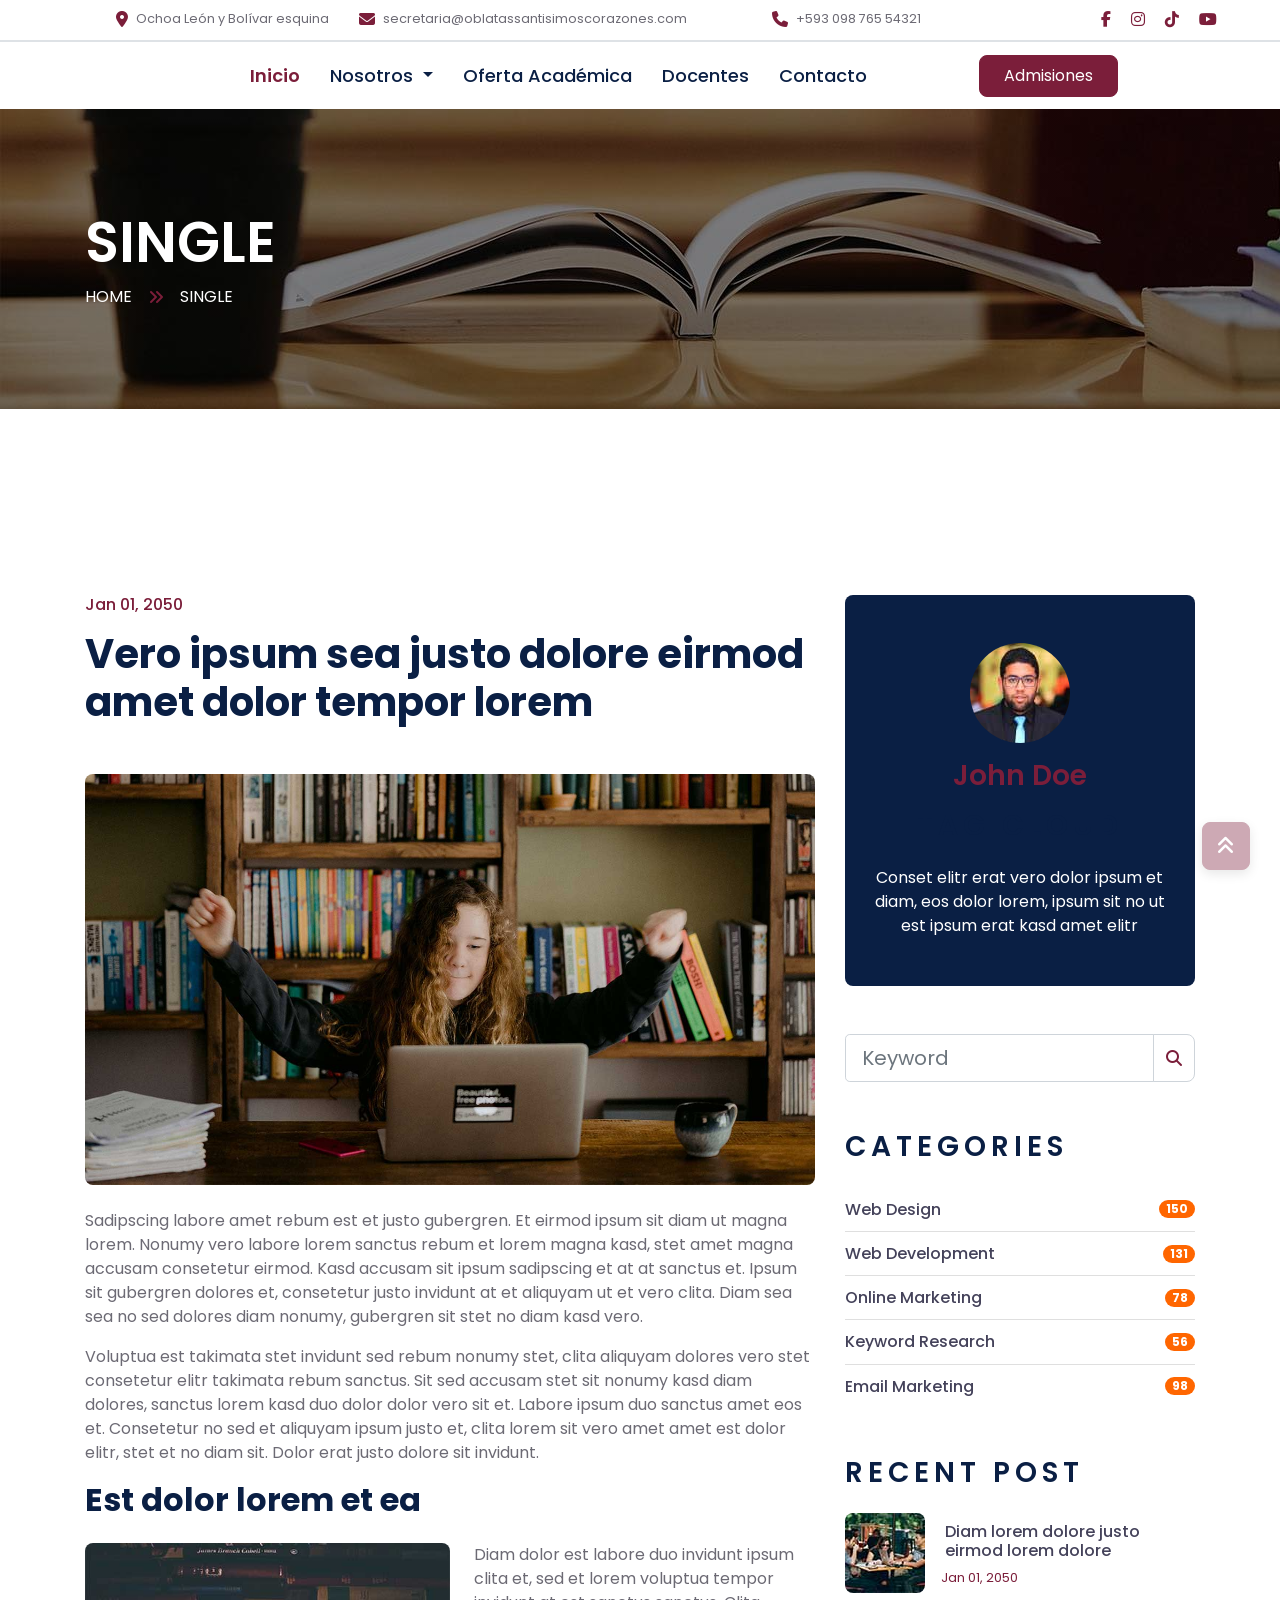
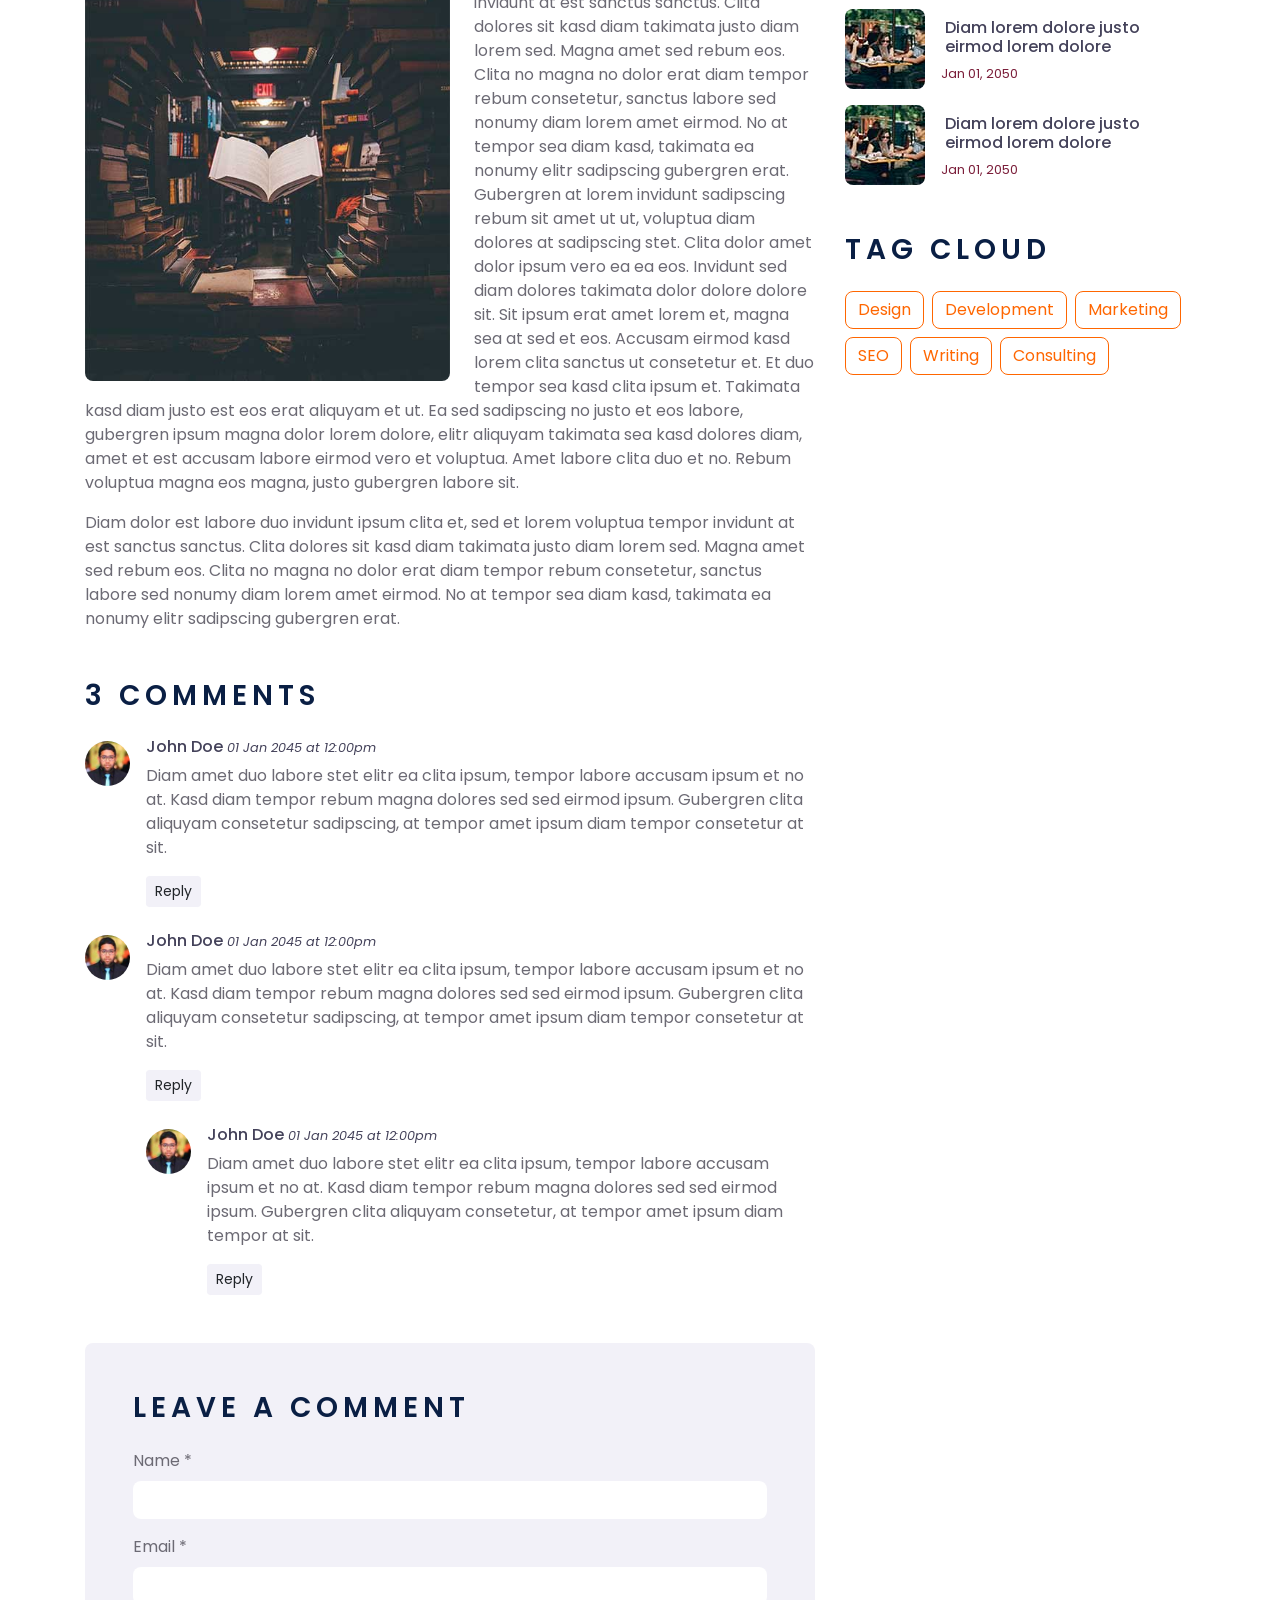
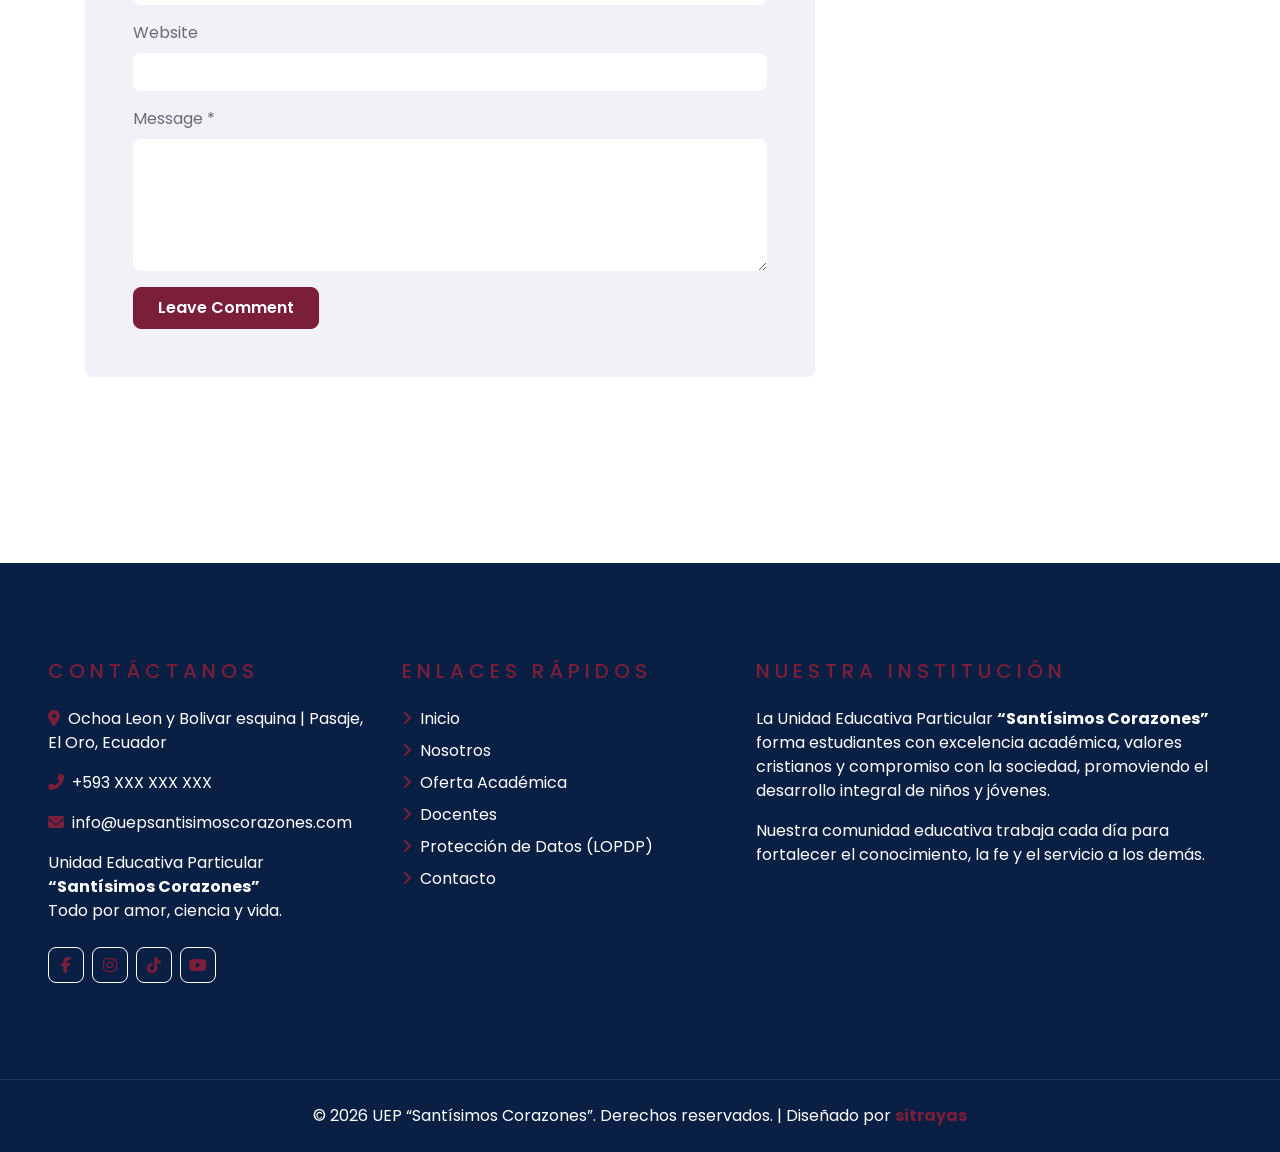
==== cofundadoras.html @ af0d068b "update actualizando paginas" ====
<!DOCTYPE html>
<html lang="es">

<head>
    <meta charset="utf-8">
    <title>UEP Santisimos Corazones</title>
    <meta content="width=device-width, initial-scale=1.0" name="viewport">
   <meta content="Unidad Educativa Particular Santísimos Corazones, Pasaje, El Oro, educación, colegio, EGB, BGU, inicial" name="keywords">
<meta content="Sitio web oficial de la Unidad Educativa Particular Santísimos Corazones. Educación con valores, excelencia académica e innovación educativa en Pasaje, El Oro." name="description">

    <!-- Favicon -->
    <link href="img/favicon.ico" rel="icon">

    <!-- Google Web Fonts -->
    <link rel="preconnect" href="https://fonts.gstatic.com">
    <link href="https://fonts.googleapis.com/css2?family=Poppins:wght@400;500;600;700&display=swap" rel="stylesheet"> 

   
    <!-- Libraries Stylesheet -->
    <link href="lib/owlcarousel/assets/owl.carousel.min.css" rel="stylesheet">

    <!-- Customized Bootstrap Stylesheet -->
    <link href="css/style.css" rel="stylesheet">


    <link href="https://cdnjs.cloudflare.com/ajax/libs/font-awesome/6.5.1/css/all.min.css" rel="stylesheet">
</head>

<body>
   <!-- Topbar Start -->
<div class="container-fluid d-none d-lg-block bg-light border-bottom">
    <div class="row align-items-center py-2 px-xl-5">

        <!-- Ubicación -->
        <div class="col-lg-3 text-right">
            <div class="d-inline-flex align-items-center">
                <i class="fa fa-map-marker-alt text-primary mr-2"></i>
                <small>Ochoa León y Bolívar esquina</small>
            </div>
        </div>

        <!-- Correo -->
        <div class="col-lg-3 text-right">
            <div class="d-inline-flex align-items-center">
                <i class="fa fa-envelope text-primary mr-2"></i>
                <small>secretaria@oblatassantisimoscorazones.com</small>
            </div>
        </div>

        <!-- Teléfono -->
        <div class="col-lg-3 text-right">
            <div class="d-inline-flex align-items-center">
                <i class="fa fa-phone text-primary mr-2"></i>
                <small>+593 098 765 54321</small>
            </div>
        </div>

        <!-- Redes sociales -->
        <div class="col-lg-3 text-right">

            <a class="text-primary mr-3" href="https://www.facebook.com/uepsantisimos.corazones">
                <i class="fab fa-facebook-f"></i>
            </a>

            <a class="text-primary mr-3" href="https://www.instagram.com/santisimoscorazones">
                <i class="fab fa-instagram"></i>
            </a>

            <a class="text-primary mr-3" href="https://www.tiktok.com/@u.e.ps.s.c.c">
                <i class="fab fa-tiktok"></i>
            </a>

            <a class="text-primary" href="#">
                <i class="fab fa-youtube"></i>
            </a>

        </div>

    </div>
</div>
<!-- Topbar End -->


<!-- Navbar Start -->

                
<!-- Navbar Start -->
<div class="container-fluid">
    <div class="row border-top px-xl-5 justify-content-center">
        <div class="col-lg-10">
            <nav class="navbar navbar-expand-lg bg-light navbar-light py-3 py-lg-0 px-0">

                <a href="index.html" class="text-decoration-none d-block d-lg-none">
                    <h1 class="m-0"><span class="text-primary">UEP</span> SC</h1>
                </a>

                <button type="button" class="navbar-toggler" data-toggle="collapse" data-target="#navbarCollapse">
                    <span class="navbar-toggler-icon"></span>
                </button>

                <div class="collapse navbar-collapse" id="navbarCollapse">

                    <div class="navbar-nav py-0 mx-auto" style="margin-left: 80px;">

                        <a href="index.html" class="nav-item nav-link active">Inicio</a>

                        <!-- NOSOTROS -->
                        <div class="nav-item dropdown">
                            <a href="#" class="nav-link dropdown-toggle" data-toggle="dropdown">
                                Nosotros
                            </a>

                            <div class="dropdown-menu rounded-0 m-0">
                                <a href="fundador.html" class="dropdown-item">Nuestro fundador</a>
                                <a href="cofundadoras.html" class="dropdown-item">Cofundadoras</a>
                            </div>
                        </div>

                        <a href="#" class="nav-item nav-link">Oferta Académica</a>

                        <a href="docentes.html" class="nav-item nav-link">Docentes</a>

                        <a href="contacto.html" class="nav-item nav-link">Contacto</a>

                    </div>

                    <a class="btn btn-primary py-2 px-4 d-none d-lg-block ml-4" href="contacto.html">
                        Admisiones
                    </a>

                </div>
            </nav>
        </div>
    </div>
</div>
<!-- Navbar End -->


    <!-- Header Start -->
    <div class="container-fluid page-header" style="margin-bottom: 90px;">
        <div class="container">
            <div class="d-flex flex-column justify-content-center" style="min-height: 300px">
                <h3 class="display-4 text-white text-uppercase">Single</h3>
                <div class="d-inline-flex text-white">
                    <p class="m-0 text-uppercase"><a class="text-white" href="">Home</a></p>
                    <i class="fa fa-angle-double-right pt-1 px-3"></i>
                    <p class="m-0 text-uppercase">Single</p>
                </div>
            </div>
        </div>
    </div>
    <!-- Header End -->


    <!-- Detail Start -->
    <div class="container-fluid py-5">
        <div class="container py-5">
            <div class="row">
                <div class="col-lg-8">
                    <div class="mb-5">
                        <h6 class="text-primary mb-3">Jan 01, 2050</h6>
                        <h1 class="mb-5">Vero ipsum sea justo dolore eirmod amet dolor tempor lorem</h1>
                        <img class="img-fluid rounded w-100 mb-4" src="img/carousel-1.jpg" alt="Image">
                        <p>Sadipscing labore amet rebum est et justo gubergren. Et eirmod ipsum sit diam ut magna lorem.
                            Nonumy vero labore lorem sanctus rebum et lorem magna kasd, stet amet magna accusam
                            consetetur eirmod. Kasd accusam sit ipsum sadipscing et at at sanctus et. Ipsum sit
                            gubergren dolores et, consetetur justo invidunt at et aliquyam ut et vero clita. Diam sea
                            sea no sed dolores diam nonumy, gubergren sit stet no diam kasd vero.</p>
                        <p>Voluptua est takimata stet invidunt sed rebum nonumy stet, clita aliquyam dolores vero stet
                            consetetur elitr takimata rebum sanctus. Sit sed accusam stet sit nonumy kasd diam dolores,
                            sanctus lorem kasd duo dolor dolor vero sit et. Labore ipsum duo sanctus amet eos et.
                            Consetetur no sed et aliquyam ipsum justo et, clita lorem sit vero amet amet est dolor
                            elitr, stet et no diam sit. Dolor erat justo dolore sit invidunt.</p>
                        <h2 class="mb-4">Est dolor lorem et ea</h2>
                        <img class="img-fluid rounded w-50 float-left mr-4 mb-3" src="img/blog-1.jpg" alt="Image">
                        <p>Diam dolor est labore duo invidunt ipsum clita et, sed et lorem voluptua tempor invidunt at
                            est sanctus sanctus. Clita dolores sit kasd diam takimata justo diam lorem sed. Magna amet
                            sed rebum eos. Clita no magna no dolor erat diam tempor rebum consetetur, sanctus labore sed
                            nonumy diam lorem amet eirmod. No at tempor sea diam kasd, takimata ea nonumy elitr
                            sadipscing gubergren erat. Gubergren at lorem invidunt sadipscing rebum sit amet ut ut,
                            voluptua diam dolores at sadipscing stet. Clita dolor amet dolor ipsum vero ea ea eos.
                            Invidunt sed diam dolores takimata dolor dolore dolore sit. Sit ipsum erat amet lorem et,
                            magna sea at sed et eos. Accusam eirmod kasd lorem clita sanctus ut consetetur et. Et duo
                            tempor sea kasd clita ipsum et. Takimata kasd diam justo est eos erat aliquyam et ut. Ea sed
                            sadipscing no justo et eos labore, gubergren ipsum magna dolor lorem dolore, elitr aliquyam
                            takimata sea kasd dolores diam, amet et est accusam labore eirmod vero et voluptua. Amet
                            labore clita duo et no. Rebum voluptua magna eos magna, justo gubergren labore sit.</p>
                        <p>Diam dolor est labore duo invidunt ipsum clita et, sed et lorem voluptua tempor invidunt at
                            est sanctus sanctus. Clita dolores sit kasd diam takimata justo diam lorem sed. Magna amet
                            sed rebum eos. Clita no magna no dolor erat diam tempor rebum consetetur, sanctus labore sed
                            nonumy diam lorem amet eirmod. No at tempor sea diam kasd, takimata ea nonumy elitr
                            sadipscing gubergren erat.</p>
                    </div>

                    <!-- Comment List -->
                    <div class="mb-5">
                        <h3 class="text-uppercase mb-4" style="letter-spacing: 5px;">3 Comments</h3>
                        <div class="media mb-4">
                            <img src="img/user.jpg" alt="Image" class="img-fluid rounded-circle mr-3 mt-1"
                                style="width: 45px;">
                            <div class="media-body">
                                <h6>John Doe <small><i>01 Jan 2045 at 12:00pm</i></small></h6>
                                <p>Diam amet duo labore stet elitr ea clita ipsum, tempor labore accusam ipsum et no at.
                                    Kasd diam tempor rebum magna dolores sed sed eirmod ipsum. Gubergren clita aliquyam
                                    consetetur sadipscing, at tempor amet ipsum diam tempor consetetur at sit.</p>
                                <button class="btn btn-sm btn-secondary">Reply</button>
                            </div>
                        </div>
                        <div class="media mb-4">
                            <img src="img/user.jpg" alt="Image" class="img-fluid rounded-circle mr-3 mt-1"
                                style="width: 45px;">
                            <div class="media-body">
                                <h6>John Doe <small><i>01 Jan 2045 at 12:00pm</i></small></h6>
                                <p>Diam amet duo labore stet elitr ea clita ipsum, tempor labore accusam ipsum et no at.
                                    Kasd diam tempor rebum magna dolores sed sed eirmod ipsum. Gubergren clita aliquyam
                                    consetetur sadipscing, at tempor amet ipsum diam tempor consetetur at sit.</p>
                                <button class="btn btn-sm btn-secondary">Reply</button>
                                <div class="media mt-4">
                                    <img src="img/user.jpg" alt="Image" class="img-fluid rounded-circle mr-3 mt-1"
                                        style="width: 45px;">
                                    <div class="media-body">
                                        <h6>John Doe <small><i>01 Jan 2045 at 12:00pm</i></small></h6>
                                        <p>Diam amet duo labore stet elitr ea clita ipsum, tempor labore accusam ipsum
                                            et no at. Kasd diam tempor rebum magna dolores sed sed eirmod ipsum.
                                            Gubergren clita aliquyam consetetur, at tempor amet ipsum diam tempor at
                                            sit.</p>
                                        <button class="btn btn-sm btn-secondary">Reply</button>
                                    </div>
                                </div>
                            </div>
                        </div>
                    </div>

                    <!-- Comment Form -->
                    <div class="bg-secondary rounded p-5">
                        <h3 class="text-uppercase mb-4" style="letter-spacing: 5px;">Leave a comment</h3>
                        <form>
                            <div class="form-group">
                                <label for="name">Name *</label>
                                <input type="text" class="form-control border-0" id="name">
                            </div>
                            <div class="form-group">
                                <label for="email">Email *</label>
                                <input type="email" class="form-control border-0" id="email">
                            </div>
                            <div class="form-group">
                                <label for="website">Website</label>
                                <input type="url" class="form-control border-0" id="website">
                            </div>

                            <div class="form-group">
                                <label for="message">Message *</label>
                                <textarea id="message" cols="30" rows="5" class="form-control border-0"></textarea>
                            </div>
                            <div class="form-group mb-0">
                                <input type="submit" value="Leave Comment" class="btn btn-primary py-md-2 px-md-4 font-weight-semi-bold">
                            </div>
                        </form>
                    </div>
                </div>

                <div class="col-lg-4 mt-5 mt-lg-0">
                    <!-- Author Bio -->
                    <div class="d-flex flex-column text-center bg-dark rounded mb-5 py-5 px-4">
                        <img src="img/user.jpg" class="img-fluid rounded-circle mx-auto mb-3" style="width: 100px;">
                        <h3 class="text-primary mb-3">John Doe</h3>
                        <h3 class="text-uppercase mb-4" style="letter-spacing: 5px;">Tag Cloud</h3>
                        <p class="text-white m-0">Conset elitr erat vero dolor ipsum et diam, eos dolor lorem, ipsum sit
                            no ut est ipsum erat kasd amet elitr</p>
                    </div>

                    <!-- Search Form -->
                    <div class="mb-5">
                        <form action="">
                            <div class="input-group">
                                <input type="text" class="form-control form-control-lg" placeholder="Keyword">
                                <div class="input-group-append">
                                    <span class="input-group-text bg-transparent text-primary"><i
                                            class="fa fa-search"></i></span>
                                </div>
                            </div>
                        </form>
                    </div>

                    <!-- Category List -->
                    <div class="mb-5">
                        <h3 class="text-uppercase mb-4" style="letter-spacing: 5px;">Categories</h3>
                        <ul class="list-group list-group-flush">
                            <li class="list-group-item d-flex justify-content-between align-items-center px-0">
                                <a href="" class="text-decoration-none h6 m-0">Web Design</a>
                                <span class="badge badge-primary badge-pill">150</span>
                            </li>
                            <li class="list-group-item d-flex justify-content-between align-items-center px-0">
                                <a href="" class="text-decoration-none h6 m-0">Web Development</a>
                                <span class="badge badge-primary badge-pill">131</span>
                            </li>
                            <li class="list-group-item d-flex justify-content-between align-items-center px-0">
                                <a href="" class="text-decoration-none h6 m-0">Online Marketing</a>
                                <span class="badge badge-primary badge-pill">78</span>
                            </li>
                            <li class="list-group-item d-flex justify-content-between align-items-center px-0">
                                <a href="" class="text-decoration-none h6 m-0">Keyword Research</a>
                                <span class="badge badge-primary badge-pill">56</span>
                            </li>
                            <li class="list-group-item d-flex justify-content-between align-items-center px-0">
                                <a href="" class="text-decoration-none h6 m-0">Email Marketing</a>
                                <span class="badge badge-primary badge-pill">98</span>
                            </li>
                        </ul>
                    </div>

                    <!-- Recent Post -->
                    <div class="mb-5">
                        <h3 class="text-uppercase mb-4" style="letter-spacing: 5px;">Recent Post</h3>
                        <a class="d-flex align-items-center text-decoration-none mb-3" href="">
                            <img class="img-fluid rounded" src="img/blog-80x80.jpg" alt="">
                            <div class="pl-3">
                                <h6 class="m-1">Diam lorem dolore justo eirmod lorem dolore</h6>
                                <small>Jan 01, 2050</small>
                            </div>
                        </a>
                        <a class="d-flex align-items-center text-decoration-none mb-3" href="">
                            <img class="img-fluid rounded" src="img/blog-80x80.jpg" alt="">
                            <div class="pl-3">
                                <h6 class="m-1">Diam lorem dolore justo eirmod lorem dolore</h6>
                                <small>Jan 01, 2050</small>
                            </div>
                        </a>
                        <a class="d-flex align-items-center text-decoration-none mb-3" href="">
                            <img class="img-fluid rounded" src="img/blog-80x80.jpg" alt="">
                            <div class="pl-3">
                                <h6 class="m-1">Diam lorem dolore justo eirmod lorem dolore</h6>
                                <small>Jan 01, 2050</small>
                            </div>
                        </a>
                    </div>

                    <!-- Tag Cloud -->
                    <div class="mb-5">
                        <h3 class="text-uppercase mb-4" style="letter-spacing: 5px;">Tag Cloud</h3>
                        <div class="d-flex flex-wrap m-n1">
                            <a href="" class="btn btn-outline-primary m-1">Design</a>
                            <a href="" class="btn btn-outline-primary m-1">Development</a>
                            <a href="" class="btn btn-outline-primary m-1">Marketing</a>
                            <a href="" class="btn btn-outline-primary m-1">SEO</a>
                            <a href="" class="btn btn-outline-primary m-1">Writing</a>
                            <a href="" class="btn btn-outline-primary m-1">Consulting</a>
                        </div>
                    </div>
                </div>
            </div>
        </div>
    </div>
    <!-- Detail End -->


     <!-- Footer Start -->
  
    
    <div class="container-fluid bg-dark text-white py-5 px-sm-3 px-lg-5" style="margin-top: 90px;">
    <div class="row pt-5">

        <div class="col-lg-7 col-md-12">
            <div class="row">

                <!-- CONTACTO -->
                <div class="col-md-6 mb-5">
                    <h5 class="text-primary text-uppercase mb-4" style="letter-spacing: 5px;">Contáctanos</h5>

                    <p><i class="fa fa-map-marker-alt mr-2"></i>Ochoa Leon y Bolivar esquina | Pasaje, El Oro, Ecuador</p>
                    
                    <p><i class="fa fa-phone-alt mr-2"></i>+593 XXX XXX XXX</p>
                    <p><i class="fa fa-envelope mr-2"></i>info@uepsantisimoscorazones.com</p>

                    <p class="mt-3">
                        Unidad Educativa Particular <br>
                        <strong>“Santísimos Corazones”</strong><br>
                        Todo por amor, ciencia y vida.
                    </p>

                    <div class="d-flex justify-content-start mt-4">
                       <a class="btn btn-outline-light btn-square mr-2" href="https://www.facebook.com/uepsantisimos.corazones" target="_blank">
    <i class="fab fa-facebook-f"></i>
</a>

<a class="btn btn-outline-light btn-square mr-2" href="https://www.instagram.com/santisimoscorazones" target="_blank">
    <i class="fab fa-instagram"></i>
</a>

<a class="btn btn-outline-light btn-square mr-2" href="https://www.tiktok.com/@u.e.ps.s.c.c" target="_blank">
    <i class="fab fa-tiktok"></i>
</a>

<a class="btn btn-outline-light btn-square" href="https://youtube.com/@tu_canal" target="_blank">
    <i class="fab fa-youtube"></i>
</a>
                    </div>
                </div>

                <!-- ENLACES -->
                <div class="col-md-6 mb-5">
                    <h5 class="text-primary text-uppercase mb-4" style="letter-spacing: 5px;">Enlaces rápidos</h5>

                    <div class="d-flex flex-column justify-content-start">

                         <a class="text-white mb-2" href="index.html">
            <i class="fa fa-angle-right mr-2"></i>Inicio
        </a>

        <a class="text-white mb-2" href="about.html">
            <i class="fa fa-angle-right mr-2"></i>Nosotros
        </a>

        <a class="text-white mb-2" href="course.html">
            <i class="fa fa-angle-right mr-2"></i>Oferta Académica
        </a>

        <a class="text-white mb-2" href="teacher.html">
            <i class="fa fa-angle-right mr-2"></i>Docentes
        </a>

        <a class="text-white mb-2" href="lopdp.html">
            <i class="fa fa-angle-right mr-2"></i>Protección de Datos (LOPDP)
        </a>

        <a class="text-white" href="contact.html">
            <i class="fa fa-angle-right mr-2"></i>Contacto
        </a>

                    </div>
                </div>

            </div>
        </div>

        <!-- INFORMACIÓN -->
        <div class="col-lg-5 col-md-12 mb-5">
            <h5 class="text-primary text-uppercase mb-4" style="letter-spacing: 5px;">Nuestra Institución</h5>

            <p>
                La Unidad Educativa Particular <strong>“Santísimos Corazones”</strong> forma
                estudiantes con excelencia académica, valores cristianos y compromiso con la
                sociedad, promoviendo el desarrollo integral de niños y jóvenes.
            </p>

            <p>
                Nuestra comunidad educativa trabaja cada día para fortalecer el conocimiento,
                la fe y el servicio a los demás.
            </p>

        </div>

    </div>
</div>

<div class="container-fluid bg-dark text-white border-top py-4 px-sm-3 px-md-5"
                 style="border-color: rgba(256, 256, 256, .1) !important;">

    <div class="row">
        <div class="col-12 text-center">
            <p class="m-0 text-white">
                &copy; 2026 UEP “Santísimos Corazones”.
                Derechos reservados. |
                Diseñado por
                <a class="text-primary font-weight-bold" href="https://sitrayas.com" target="_blank">
                    sitrayas
                </a>
            </p>
        </div>
    </div>

        </div>

       <!--   <div class="col-lg-6 text-center text-md-right">

          <ul class="nav d-inline-flex">

                <li class="nav-item">
                    <a class="nav-link text-white py-0" href="#">Política de privacidad</a>
                </li>

                <li class="nav-item">
                    <a class="nav-link text-white py-0" href="#">Términos y condiciones</a>
                </li>

                <li class="nav-item">
                    <a class="nav-link text-white py-0" href="#">Preguntas frecuentes</a>
                </li>

                <li class="nav-item">
                    <a class="nav-link text-white py-0" href="#">Soporte</a>
                </li>

            </ul>

        </div> -->

    </div>

</div>


    <!-- Footer End -->


    <!-- Back to Top -->
    <a href="#" class="btn btn-lg btn-primary btn-lg-square back-to-top"><i class="fa fa-angle-double-up"></i></a>


    <!-- JavaScript Libraries -->
    <script src="https://code.jquery.com/jquery-3.4.1.min.js"></script>
    <script src="https://stackpath.bootstrapcdn.com/bootstrap/4.4.1/js/bootstrap.bundle.min.js"></script>
    <script src="lib/easing/easing.min.js"></script>
    <script src="lib/owlcarousel/owl.carousel.min.js"></script>

    <!-- Contact Javascript File -->
    <script src="mail/jqBootstrapValidation.min.js"></script>
    <script src="mail/contact.js"></script>

    <!-- Template Javascript -->
    <script src="js/main.js"></script>
</body>

</html>
---- css/style.css ----
/******* Bootstrap Theming ********/
/*!
 * Bootstrap v4.5.3 (https://getbootstrap.com/)
 * Copyright 2011-2020 The Bootstrap Authors
 * Copyright 2011-2020 Twitter, Inc.
 * Licensed under MIT (https://github.com/twbs/bootstrap/blob/main/LICENSE)
 */
:root {
  --blue: #007bff;
  --indigo: #6610f2;
  --purple: #6f42c1;
  --pink: #e83e8c;
  --red: #dc3545;
  --orange: #fd7e14;
  --yellow: #ffc107;
  --green: #28a745;
  --teal: #20c997;
  --cyan: #17a2b8;
  --white: #fff;
  --gray: #6c757d;
  --gray-dark: #343a40;
  --primary: #FF6600;
  --secondary: #F2F1F8;
  --success: #28a745;
  --info: #17a2b8;
  --warning: #ffc107;
  --danger: #dc3545;
  --light: #FFFFFF;
  --dark: #44425A;
  --breakpoint-xs: 0;
  --breakpoint-sm: 576px;
  --breakpoint-md: 768px;
  --breakpoint-lg: 992px;
  --breakpoint-xl: 1200px;
  --font-family-sans-serif: "Poppins", sans-serif;
  --font-family-monospace: SFMono-Regular, Menlo, Monaco, Consolas, "Liberation Mono", "Courier New", monospace;
}

*,
*::before,
*::after {
  box-sizing: border-box;
}

html {
  font-family: sans-serif;
  line-height: 1.15;
  -webkit-text-size-adjust: 100%;
  -webkit-tap-highlight-color: rgba(0, 0, 0, 0);
}

article, aside, figcaption, figure, footer, header, hgroup, main, nav, section {
  display: block;
}

body {
  margin: 0;
  font-family: "Poppins", sans-serif;
  font-size: 1rem;
  font-weight: 400;
  line-height: 1.5;
  color: #6C6A74;
  text-align: left;
  background-color: #fff;
}

[tabindex="-1"]:focus:not(:focus-visible) {
  outline: 0 !important;
}

hr {
  box-sizing: content-box;
  height: 0;
  overflow: visible;
}

h1, h2, h3, h4, h5, h6 {
  margin-top: 0;
  margin-bottom: 0.5rem;
}

p {
  margin-top: 0;
  margin-bottom: 1rem;
}

abbr[title],
abbr[data-original-title] {
  text-decoration: underline;
  text-decoration: underline dotted;
  cursor: help;
  border-bottom: 0;
  text-decoration-skip-ink: none;
}

address {
  margin-bottom: 1rem;
  font-style: normal;
  line-height: inherit;
}

ol,
ul,
dl {
  margin-top: 0;
  margin-bottom: 1rem;
}

ol ol,
ul ul,
ol ul,
ul ol {
  margin-bottom: 0;
}

dt {
  font-weight: 700;
}

dd {
  margin-bottom: .5rem;
  margin-left: 0;
}

blockquote {
  margin: 0 0 1rem;
}

b,
strong {
  font-weight: bolder;
}

small {
  font-size: 80%;
}

sub,
sup {
  position: relative;
  font-size: 75%;
  line-height: 0;
  vertical-align: baseline;
}

sub {
  bottom: -.25em;
}

sup {
  top: -.5em;
}

a {
  color: #FF6600;
  text-decoration: none;
  background-color: transparent;
}

a:hover {
  color: #b34700;
  text-decoration: underline;
}

a:not([href]):not([class]) {
  color: inherit;
  text-decoration: none;
}

a:not([href]):not([class]):hover {
  color: inherit;
  text-decoration: none;
}

pre,
code,
kbd,
samp {
  font-family: SFMono-Regular, Menlo, Monaco, Consolas, "Liberation Mono", "Courier New", monospace;
  font-size: 1em;
}

pre {
  margin-top: 0;
  margin-bottom: 1rem;
  overflow: auto;
  -ms-overflow-style: scrollbar;
}

figure {
  margin: 0 0 1rem;
}

img {
  vertical-align: middle;
  border-style: none;
}

svg {
  overflow: hidden;
  vertical-align: middle;
}

table {
  border-collapse: collapse;
}

caption {
  padding-top: 0.75rem;
  padding-bottom: 0.75rem;
  color: #6c757d;
  text-align: left;
  caption-side: bottom;
}

th {
  text-align: inherit;
  text-align: -webkit-match-parent;
}

label {
  display: inline-block;
  margin-bottom: 0.5rem;
}

button {
  border-radius: 0;
}

button:focus {
  outline: 1px dotted;
  outline: 5px auto -webkit-focus-ring-color;
}

input,
button,
select,
optgroup,
textarea {
  margin: 0;
  font-family: inherit;
  font-size: inherit;
  line-height: inherit;
}

button,
input {
  overflow: visible;
}

button,
select {
  text-transform: none;
}

[role="button"] {
  cursor: pointer;
}

select {
  word-wrap: normal;
}

button,
[type="button"],
[type="reset"],
[type="submit"] {
  -webkit-appearance: button;
}

button:not(:disabled),
[type="button"]:not(:disabled),
[type="reset"]:not(:disabled),
[type="submit"]:not(:disabled) {
  cursor: pointer;
}

button::-moz-focus-inner,
[type="button"]::-moz-focus-inner,
[type="reset"]::-moz-focus-inner,
[type="submit"]::-moz-focus-inner {
  padding: 0;
  border-style: none;
}

input[type="radio"],
input[type="checkbox"] {
  box-sizing: border-box;
  padding: 0;
}

textarea {
  overflow: auto;
  resize: vertical;
}

fieldset {
  min-width: 0;
  padding: 0;
  margin: 0;
  border: 0;
}

legend {
  display: block;
  width: 100%;
  max-width: 100%;
  padding: 0;
  margin-bottom: .5rem;
  font-size: 1.5rem;
  line-height: inherit;
  color: inherit;
  white-space: normal;
}

@media (max-width: 1200px) {
  legend {
    font-size: calc(1.275rem + 0.3vw) ;
  }
}

progress {
  vertical-align: baseline;
}

[type="number"]::-webkit-inner-spin-button,
[type="number"]::-webkit-outer-spin-button {
  height: auto;
}

[type="search"] {
  outline-offset: -2px;
  -webkit-appearance: none;
}

[type="search"]::-webkit-search-decoration {
  -webkit-appearance: none;
}

::-webkit-file-upload-button {
  font: inherit;
  -webkit-appearance: button;
}

output {
  display: inline-block;
}

summary {
  display: list-item;
  cursor: pointer;
}

template {
  display: none;
}

[hidden] {
  display: none !important;
}

h1, h2, h3, h4, h5, h6,
.h1, .h2, .h3, .h4, .h5, .h6 {
  margin-bottom: 0.5rem;
  font-weight: 500;
  line-height: 1.2;
  color: #44425A;
}

h1, .h1 {
  font-size: 2.5rem;
}

@media (max-width: 1200px) {
  h1, .h1 {
    font-size: calc(1.375rem + 1.5vw) ;
  }
}

h2, .h2 {
  font-size: 2rem;
}

@media (max-width: 1200px) {
  h2, .h2 {
    font-size: calc(1.325rem + 0.9vw) ;
  }
}

h3, .h3 {
  font-size: 1.75rem;
}

@media (max-width: 1200px) {
  h3, .h3 {
    font-size: calc(1.3rem + 0.6vw) ;
  }
}

h4, .h4 {
  font-size: 1.5rem;
}

@media (max-width: 1200px) {
  h4, .h4 {
    font-size: calc(1.275rem + 0.3vw) ;
  }
}

h5, .h5 {
  font-size: 1.25rem;
}

h6, .h6 {
  font-size: 1rem;
}

.lead {
  font-size: 1.25rem;
  font-weight: 300;
}

.display-1 {
  font-size: 6rem;
  font-weight: 300;
  line-height: 1.2;
}

@media (max-width: 1200px) {
  .display-1 {
    font-size: calc(1.725rem + 5.7vw) ;
  }
}

.display-2 {
  font-size: 5.5rem;
  font-weight: 300;
  line-height: 1.2;
}

@media (max-width: 1200px) {
  .display-2 {
    font-size: calc(1.675rem + 5.1vw) ;
  }
}

.display-3 {
  font-size: 4.5rem;
  font-weight: 300;
  line-height: 1.2;
}

@media (max-width: 1200px) {
  .display-3 {
    font-size: calc(1.575rem + 3.9vw) ;
  }
}

.display-4 {
  font-size: 3.5rem;
  font-weight: 300;
  line-height: 1.2;
}

@media (max-width: 1200px) {
  .display-4 {
    font-size: calc(1.475rem + 2.7vw) ;
  }
}

hr {
  margin-top: 1rem;
  margin-bottom: 1rem;
  border: 0;
  border-top: 1px solid rgba(0, 0, 0, 0.1);
}

small,
.small {
  font-size: 80%;
  font-weight: 400;
}

mark,
.mark {
  padding: 0.2em;
  background-color: #fcf8e3;
}

.list-unstyled {
  padding-left: 0;
  list-style: none;
}

.list-inline {
  padding-left: 0;
  list-style: none;
}

.list-inline-item {
  display: inline-block;
}

.list-inline-item:not(:last-child) {
  margin-right: 0.5rem;
}

.initialism {
  font-size: 90%;
  text-transform: uppercase;
}

.blockquote {
  margin-bottom: 1rem;
  font-size: 1.25rem;
}

.blockquote-footer {
  display: block;
  font-size: 80%;
  color: #6c757d;
}

.blockquote-footer::before {
  content: "\2014\00A0";
}

.img-fluid {
  max-width: 100%;
  height: auto;
}

.img-thumbnail {
  padding: 0.25rem;
  background-color: #fff;
  border: 1px solid #dee2e6;
  border-radius: 8px;
  max-width: 100%;
  height: auto;
}

.figure {
  display: inline-block;
}

.figure-img {
  margin-bottom: 0.5rem;
  line-height: 1;
}

.figure-caption {
  font-size: 90%;
  color: #6c757d;
}

code {
  font-size: 87.5%;
  color: #e83e8c;
  word-wrap: break-word;
}

a > code {
  color: inherit;
}

kbd {
  padding: 0.2rem 0.4rem;
  font-size: 87.5%;
  color: #fff;
  background-color: #212529;
  border-radius: 0.2rem;
}

kbd kbd {
  padding: 0;
  font-size: 100%;
  font-weight: 700;
}

pre {
  display: block;
  font-size: 87.5%;
  color: #212529;
}

pre code {
  font-size: inherit;
  color: inherit;
  word-break: normal;
}

.pre-scrollable {
  max-height: 340px;
  overflow-y: scroll;
}

.container,
.container-fluid,
.container-sm,
.container-md,
.container-lg,
.container-xl {
  width: 100%;
  padding-right: 15px;
  padding-left: 15px;
  margin-right: auto;
  margin-left: auto;
}

@media (min-width: 576px) {
  .container, .container-sm {
    max-width: 540px;
  }
}

@media (min-width: 768px) {
  .container, .container-sm, .container-md {
    max-width: 720px;
  }
}

@media (min-width: 992px) {
  .container, .container-sm, .container-md, .container-lg {
    max-width: 960px;
  }
}

@media (min-width: 1200px) {
  .container, .container-sm, .container-md, .container-lg, .container-xl {
    max-width: 1140px;
  }
}

.row {
  display: flex;
  flex-wrap: wrap;
  margin-right: -15px;
  margin-left: -15px;
}

.no-gutters {
  margin-right: 0;
  margin-left: 0;
}

.no-gutters > .col,
.no-gutters > [class*="col-"] {
  padding-right: 0;
  padding-left: 0;
}

.col-1, .col-2, .col-3, .col-4, .col-5, .col-6, .col-7, .col-8, .col-9, .col-10, .col-11, .col-12, .col,
.col-auto, .col-sm-1, .col-sm-2, .col-sm-3, .col-sm-4, .col-sm-5, .col-sm-6, .col-sm-7, .col-sm-8, .col-sm-9, .col-sm-10, .col-sm-11, .col-sm-12, .col-sm,
.col-sm-auto, .col-md-1, .col-md-2, .col-md-3, .col-md-4, .col-md-5, .col-md-6, .col-md-7, .col-md-8, .col-md-9, .col-md-10, .col-md-11, .col-md-12, .col-md,
.col-md-auto, .col-lg-1, .col-lg-2, .col-lg-3, .col-lg-4, .col-lg-5, .col-lg-6, .col-lg-7, .col-lg-8, .col-lg-9, .col-lg-10, .col-lg-11, .col-lg-12, .col-lg,
.col-lg-auto, .col-xl-1, .col-xl-2, .col-xl-3, .col-xl-4, .col-xl-5, .col-xl-6, .col-xl-7, .col-xl-8, .col-xl-9, .col-xl-10, .col-xl-11, .col-xl-12, .col-xl,
.col-xl-auto {
  position: relative;
  width: 100%;
  padding-right: 15px;
  padding-left: 15px;
}

.col {
  flex-basis: 0;
  flex-grow: 1;
  max-width: 100%;
}

.row-cols-1 > * {
  flex: 0 0 100%;
  max-width: 100%;
}

.row-cols-2 > * {
  flex: 0 0 50%;
  max-width: 50%;
}

.row-cols-3 > * {
  flex: 0 0 33.33333%;
  max-width: 33.33333%;
}

.row-cols-4 > * {
  flex: 0 0 25%;
  max-width: 25%;
}

.row-cols-5 > * {
  flex: 0 0 20%;
  max-width: 20%;
}

.row-cols-6 > * {
  flex: 0 0 16.66667%;
  max-width: 16.66667%;
}

.col-auto {
  flex: 0 0 auto;
  width: auto;
  max-width: 100%;
}

.col-1 {
  flex: 0 0 8.33333%;
  max-width: 8.33333%;
}

.col-2 {
  flex: 0 0 16.66667%;
  max-width: 16.66667%;
}

.col-3 {
  flex: 0 0 25%;
  max-width: 25%;
}

.col-4 {
  flex: 0 0 33.33333%;
  max-width: 33.33333%;
}

.col-5 {
  flex: 0 0 41.66667%;
  max-width: 41.66667%;
}

.col-6 {
  flex: 0 0 50%;
  max-width: 50%;
}

.col-7 {
  flex: 0 0 58.33333%;
  max-width: 58.33333%;
}

.col-8 {
  flex: 0 0 66.66667%;
  max-width: 66.66667%;
}

.col-9 {
  flex: 0 0 75%;
  max-width: 75%;
}

.col-10 {
  flex: 0 0 83.33333%;
  max-width: 83.33333%;
}

.col-11 {
  flex: 0 0 91.66667%;
  max-width: 91.66667%;
}

.col-12 {
  flex: 0 0 100%;
  max-width: 100%;
}

.order-first {
  order: -1;
}

.order-last {
  order: 13;
}

.order-0 {
  order: 0;
}

.order-1 {
  order: 1;
}

.order-2 {
  order: 2;
}

.order-3 {
  order: 3;
}

.order-4 {
  order: 4;
}

.order-5 {
  order: 5;
}

.order-6 {
  order: 6;
}

.order-7 {
  order: 7;
}

.order-8 {
  order: 8;
}

.order-9 {
  order: 9;
}

.order-10 {
  order: 10;
}

.order-11 {
  order: 11;
}

.order-12 {
  order: 12;
}

.offset-1 {
  margin-left: 8.33333%;
}

.offset-2 {
  margin-left: 16.66667%;
}

.offset-3 {
  margin-left: 25%;
}

.offset-4 {
  margin-left: 33.33333%;
}

.offset-5 {
  margin-left: 41.66667%;
}

.offset-6 {
  margin-left: 50%;
}

.offset-7 {
  margin-left: 58.33333%;
}

.offset-8 {
  margin-left: 66.66667%;
}

.offset-9 {
  margin-left: 75%;
}

.offset-10 {
  margin-left: 83.33333%;
}

.offset-11 {
  margin-left: 91.66667%;
}

@media (min-width: 576px) {
  .col-sm {
    flex-basis: 0;
    flex-grow: 1;
    max-width: 100%;
  }
  .row-cols-sm-1 > * {
    flex: 0 0 100%;
    max-width: 100%;
  }
  .row-cols-sm-2 > * {
    flex: 0 0 50%;
    max-width: 50%;
  }
  .row-cols-sm-3 > * {
    flex: 0 0 33.33333%;
    max-width: 33.33333%;
  }
  .row-cols-sm-4 > * {
    flex: 0 0 25%;
    max-width: 25%;
  }
  .row-cols-sm-5 > * {
    flex: 0 0 20%;
    max-width: 20%;
  }
  .row-cols-sm-6 > * {
    flex: 0 0 16.66667%;
    max-width: 16.66667%;
  }
  .col-sm-auto {
    flex: 0 0 auto;
    width: auto;
    max-width: 100%;
  }
  .col-sm-1 {
    flex: 0 0 8.33333%;
    max-width: 8.33333%;
  }
  .col-sm-2 {
    flex: 0 0 16.66667%;
    max-width: 16.66667%;
  }
  .col-sm-3 {
    flex: 0 0 25%;
    max-width: 25%;
  }
  .col-sm-4 {
    flex: 0 0 33.33333%;
    max-width: 33.33333%;
  }
  .col-sm-5 {
    flex: 0 0 41.66667%;
    max-width: 41.66667%;
  }
  .col-sm-6 {
    flex: 0 0 50%;
    max-width: 50%;
  }
  .col-sm-7 {
    flex: 0 0 58.33333%;
    max-width: 58.33333%;
  }
  .col-sm-8 {
    flex: 0 0 66.66667%;
    max-width: 66.66667%;
  }
  .col-sm-9 {
    flex: 0 0 75%;
    max-width: 75%;
  }
  .col-sm-10 {
    flex: 0 0 83.33333%;
    max-width: 83.33333%;
  }
  .col-sm-11 {
    flex: 0 0 91.66667%;
    max-width: 91.66667%;
  }
  .col-sm-12 {
    flex: 0 0 100%;
    max-width: 100%;
  }
  .order-sm-first {
    order: -1;
  }
  .order-sm-last {
    order: 13;
  }
  .order-sm-0 {
    order: 0;
  }
  .order-sm-1 {
    order: 1;
  }
  .order-sm-2 {
    order: 2;
  }
  .order-sm-3 {
    order: 3;
  }
  .order-sm-4 {
    order: 4;
  }
  .order-sm-5 {
    order: 5;
  }
  .order-sm-6 {
    order: 6;
  }
  .order-sm-7 {
    order: 7;
  }
  .order-sm-8 {
    order: 8;
  }
  .order-sm-9 {
    order: 9;
  }
  .order-sm-10 {
    order: 10;
  }
  .order-sm-11 {
    order: 11;
  }
  .order-sm-12 {
    order: 12;
  }
  .offset-sm-0 {
    margin-left: 0;
  }
  .offset-sm-1 {
    margin-left: 8.33333%;
  }
  .offset-sm-2 {
    margin-left: 16.66667%;
  }
  .offset-sm-3 {
    margin-left: 25%;
  }
  .offset-sm-4 {
    margin-left: 33.33333%;
  }
  .offset-sm-5 {
    margin-left: 41.66667%;
  }
  .offset-sm-6 {
    margin-left: 50%;
  }
  .offset-sm-7 {
    margin-left: 58.33333%;
  }
  .offset-sm-8 {
    margin-left: 66.66667%;
  }
  .offset-sm-9 {
    margin-left: 75%;
  }
  .offset-sm-10 {
    margin-left: 83.33333%;
  }
  .offset-sm-11 {
    margin-left: 91.66667%;
  }
}

@media (min-width: 768px) {
  .col-md {
    flex-basis: 0;
    flex-grow: 1;
    max-width: 100%;
  }
  .row-cols-md-1 > * {
    flex: 0 0 100%;
    max-width: 100%;
  }
  .row-cols-md-2 > * {
    flex: 0 0 50%;
    max-width: 50%;
  }
  .row-cols-md-3 > * {
    flex: 0 0 33.33333%;
    max-width: 33.33333%;
  }
  .row-cols-md-4 > * {
    flex: 0 0 25%;
    max-width: 25%;
  }
  .row-cols-md-5 > * {
    flex: 0 0 20%;
    max-width: 20%;
  }
  .row-cols-md-6 > * {
    flex: 0 0 16.66667%;
    max-width: 16.66667%;
  }
  .col-md-auto {
    flex: 0 0 auto;
    width: auto;
    max-width: 100%;
  }
  .col-md-1 {
    flex: 0 0 8.33333%;
    max-width: 8.33333%;
  }
  .col-md-2 {
    flex: 0 0 16.66667%;
    max-width: 16.66667%;
  }
  .col-md-3 {
    flex: 0 0 25%;
    max-width: 25%;
  }
  .col-md-4 {
    flex: 0 0 33.33333%;
    max-width: 33.33333%;
  }
  .col-md-5 {
    flex: 0 0 41.66667%;
    max-width: 41.66667%;
  }
  .col-md-6 {
    flex: 0 0 50%;
    max-width: 50%;
  }
  .col-md-7 {
    flex: 0 0 58.33333%;
    max-width: 58.33333%;
  }
  .col-md-8 {
    flex: 0 0 66.66667%;
    max-width: 66.66667%;
  }
  .col-md-9 {
    flex: 0 0 75%;
    max-width: 75%;
  }
  .col-md-10 {
    flex: 0 0 83.33333%;
    max-width: 83.33333%;
  }
  .col-md-11 {
    flex: 0 0 91.66667%;
    max-width: 91.66667%;
  }
  .col-md-12 {
    flex: 0 0 100%;
    max-width: 100%;
  }
  .order-md-first {
    order: -1;
  }
  .order-md-last {
    order: 13;
  }
  .order-md-0 {
    order: 0;
  }
  .order-md-1 {
    order: 1;
  }
  .order-md-2 {
    order: 2;
  }
  .order-md-3 {
    order: 3;
  }
  .order-md-4 {
    order: 4;
  }
  .order-md-5 {
    order: 5;
  }
  .order-md-6 {
    order: 6;
  }
  .order-md-7 {
    order: 7;
  }
  .order-md-8 {
    order: 8;
  }
  .order-md-9 {
    order: 9;
  }
  .order-md-10 {
    order: 10;
  }
  .order-md-11 {
    order: 11;
  }
  .order-md-12 {
    order: 12;
  }
  .offset-md-0 {
    margin-left: 0;
  }
  .offset-md-1 {
    margin-left: 8.33333%;
  }
  .offset-md-2 {
    margin-left: 16.66667%;
  }
  .offset-md-3 {
    margin-left: 25%;
  }
  .offset-md-4 {
    margin-left: 33.33333%;
  }
  .offset-md-5 {
    margin-left: 41.66667%;
  }
  .offset-md-6 {
    margin-left: 50%;
  }
  .offset-md-7 {
    margin-left: 58.33333%;
  }
  .offset-md-8 {
    margin-left: 66.66667%;
  }
  .offset-md-9 {
    margin-left: 75%;
  }
  .offset-md-10 {
    margin-left: 83.33333%;
  }
  .offset-md-11 {
    margin-left: 91.66667%;
  }
}

@media (min-width: 992px) {
  .col-lg {
    flex-basis: 0;
    flex-grow: 1;
    max-width: 100%;
  }
  .row-cols-lg-1 > * {
    flex: 0 0 100%;
    max-width: 100%;
  }
  .row-cols-lg-2 > * {
    flex: 0 0 50%;
    max-width: 50%;
  }
  .row-cols-lg-3 > * {
    flex: 0 0 33.33333%;
    max-width: 33.33333%;
  }
  .row-cols-lg-4 > * {
    flex: 0 0 25%;
    max-width: 25%;
  }
  .row-cols-lg-5 > * {
    flex: 0 0 20%;
    max-width: 20%;
  }
  .row-cols-lg-6 > * {
    flex: 0 0 16.66667%;
    max-width: 16.66667%;
  }
  .col-lg-auto {
    flex: 0 0 auto;
    width: auto;
    max-width: 100%;
  }
  .col-lg-1 {
    flex: 0 0 8.33333%;
    max-width: 8.33333%;
  }
  .col-lg-2 {
    flex: 0 0 16.66667%;
    max-width: 16.66667%;
  }
  .col-lg-3 {
    flex: 0 0 25%;
    max-width: 25%;
  }
  .col-lg-4 {
    flex: 0 0 33.33333%;
    max-width: 33.33333%;
  }
  .col-lg-5 {
    flex: 0 0 41.66667%;
    max-width: 41.66667%;
  }
  .col-lg-6 {
    flex: 0 0 50%;
    max-width: 50%;
  }
  .col-lg-7 {
    flex: 0 0 58.33333%;
    max-width: 58.33333%;
  }
  .col-lg-8 {
    flex: 0 0 66.66667%;
    max-width: 66.66667%;
  }
  .col-lg-9 {
    flex: 0 0 75%;
    max-width: 75%;
  }
  .col-lg-10 {
    flex: 0 0 83.33333%;
    max-width: 83.33333%;
  }
  .col-lg-11 {
    flex: 0 0 91.66667%;
    max-width: 91.66667%;
  }
  .col-lg-12 {
    flex: 0 0 100%;
    max-width: 100%;
  }
  .order-lg-first {
    order: -1;
  }
  .order-lg-last {
    order: 13;
  }
  .order-lg-0 {
    order: 0;
  }
  .order-lg-1 {
    order: 1;
  }
  .order-lg-2 {
    order: 2;
  }
  .order-lg-3 {
    order: 3;
  }
  .order-lg-4 {
    order: 4;
  }
  .order-lg-5 {
    order: 5;
  }
  .order-lg-6 {
    order: 6;
  }
  .order-lg-7 {
    order: 7;
  }
  .order-lg-8 {
    order: 8;
  }
  .order-lg-9 {
    order: 9;
  }
  .order-lg-10 {
    order: 10;
  }
  .order-lg-11 {
    order: 11;
  }
  .order-lg-12 {
    order: 12;
  }
  .offset-lg-0 {
    margin-left: 0;
  }
  .offset-lg-1 {
    margin-left: 8.33333%;
  }
  .offset-lg-2 {
    margin-left: 16.66667%;
  }
  .offset-lg-3 {
    margin-left: 25%;
  }
  .offset-lg-4 {
    margin-left: 33.33333%;
  }
  .offset-lg-5 {
    margin-left: 41.66667%;
  }
  .offset-lg-6 {
    margin-left: 50%;
  }
  .offset-lg-7 {
    margin-left: 58.33333%;
  }
  .offset-lg-8 {
    margin-left: 66.66667%;
  }
  .offset-lg-9 {
    margin-left: 75%;
  }
  .offset-lg-10 {
    margin-left: 83.33333%;
  }
  .offset-lg-11 {
    margin-left: 91.66667%;
  }
}

@media (min-width: 1200px) {
  .col-xl {
    flex-basis: 0;
    flex-grow: 1;
    max-width: 100%;
  }
  .row-cols-xl-1 > * {
    flex: 0 0 100%;
    max-width: 100%;
  }
  .row-cols-xl-2 > * {
    flex: 0 0 50%;
    max-width: 50%;
  }
  .row-cols-xl-3 > * {
    flex: 0 0 33.33333%;
    max-width: 33.33333%;
  }
  .row-cols-xl-4 > * {
    flex: 0 0 25%;
    max-width: 25%;
  }
  .row-cols-xl-5 > * {
    flex: 0 0 20%;
    max-width: 20%;
  }
  .row-cols-xl-6 > * {
    flex: 0 0 16.66667%;
    max-width: 16.66667%;
  }
  .col-xl-auto {
    flex: 0 0 auto;
    width: auto;
    max-width: 100%;
  }
  .col-xl-1 {
    flex: 0 0 8.33333%;
    max-width: 8.33333%;
  }
  .col-xl-2 {
    flex: 0 0 16.66667%;
    max-width: 16.66667%;
  }
  .col-xl-3 {
    flex: 0 0 25%;
    max-width: 25%;
  }
  .col-xl-4 {
    flex: 0 0 33.33333%;
    max-width: 33.33333%;
  }
  .col-xl-5 {
    flex: 0 0 41.66667%;
    max-width: 41.66667%;
  }
  .col-xl-6 {
    flex: 0 0 50%;
    max-width: 50%;
  }
  .col-xl-7 {
    flex: 0 0 58.33333%;
    max-width: 58.33333%;
  }
  .col-xl-8 {
    flex: 0 0 66.66667%;
    max-width: 66.66667%;
  }
  .col-xl-9 {
    flex: 0 0 75%;
    max-width: 75%;
  }
  .col-xl-10 {
    flex: 0 0 83.33333%;
    max-width: 83.33333%;
  }
  .col-xl-11 {
    flex: 0 0 91.66667%;
    max-width: 91.66667%;
  }
  .col-xl-12 {
    flex: 0 0 100%;
    max-width: 100%;
  }
  .order-xl-first {
    order: -1;
  }
  .order-xl-last {
    order: 13;
  }
  .order-xl-0 {
    order: 0;
  }
  .order-xl-1 {
    order: 1;
  }
  .order-xl-2 {
    order: 2;
  }
  .order-xl-3 {
    order: 3;
  }
  .order-xl-4 {
    order: 4;
  }
  .order-xl-5 {
    order: 5;
  }
  .order-xl-6 {
    order: 6;
  }
  .order-xl-7 {
    order: 7;
  }
  .order-xl-8 {
    order: 8;
  }
  .order-xl-9 {
    order: 9;
  }
  .order-xl-10 {
    order: 10;
  }
  .order-xl-11 {
    order: 11;
  }
  .order-xl-12 {
    order: 12;
  }
  .offset-xl-0 {
    margin-left: 0;
  }
  .offset-xl-1 {
    margin-left: 8.33333%;
  }
  .offset-xl-2 {
    margin-left: 16.66667%;
  }
  .offset-xl-3 {
    margin-left: 25%;
  }
  .offset-xl-4 {
    margin-left: 33.33333%;
  }
  .offset-xl-5 {
    margin-left: 41.66667%;
  }
  .offset-xl-6 {
    margin-left: 50%;
  }
  .offset-xl-7 {
    margin-left: 58.33333%;
  }
  .offset-xl-8 {
    margin-left: 66.66667%;
  }
  .offset-xl-9 {
    margin-left: 75%;
  }
  .offset-xl-10 {
    margin-left: 83.33333%;
  }
  .offset-xl-11 {
    margin-left: 91.66667%;
  }
}

.table {
  width: 100%;
  margin-bottom: 1rem;
  color: #6C6A74;
}

.table th,
.table td {
  padding: 0.75rem;
  vertical-align: top;
  border-top: 1px solid #dee2e6;
}

.table thead th {
  vertical-align: bottom;
  border-bottom: 2px solid #dee2e6;
}

.table tbody + tbody {
  border-top: 2px solid #dee2e6;
}

.table-sm th,
.table-sm td {
  padding: 0.3rem;
}

.table-bordered {
  border: 1px solid #dee2e6;
}

.table-bordered th,
.table-bordered td {
  border: 1px solid #dee2e6;
}

.table-bordered thead th,
.table-bordered thead td {
  border-bottom-width: 2px;
}

.table-borderless th,
.table-borderless td,
.table-borderless thead th,
.table-borderless tbody + tbody {
  border: 0;
}

.table-striped tbody tr:nth-of-type(odd) {
  background-color: rgba(0, 0, 0, 0.05);
}

.table-hover tbody tr:hover {
  color: #6C6A74;
  background-color: rgba(0, 0, 0, 0.075);
}

.table-primary,
.table-primary > th,
.table-primary > td {
  background-color: #ffd4b8;
}

.table-primary th,
.table-primary td,
.table-primary thead th,
.table-primary tbody + tbody {
  border-color: #ffaf7a;
}

.table-hover .table-primary:hover {
  background-color: #ffc59f;
}

.table-hover .table-primary:hover > td,
.table-hover .table-primary:hover > th {
  background-color: #ffc59f;
}

.table-secondary,
.table-secondary > th,
.table-secondary > td {
  background-color: #fbfbfd;
}

.table-secondary th,
.table-secondary td,
.table-secondary thead th,
.table-secondary tbody + tbody {
  border-color: #f8f8fb;
}

.table-hover .table-secondary:hover {
  background-color: #eaeaf5;
}

.table-hover .table-secondary:hover > td,
.table-hover .table-secondary:hover > th {
  background-color: #eaeaf5;
}

.table-success,
.table-success > th,
.table-success > td {
  background-color: #c3e6cb;
}

.table-success th,
.table-success td,
.table-success thead th,
.table-success tbody + tbody {
  border-color: #8fd19e;
}

.table-hover .table-success:hover {
  background-color: #b1dfbb;
}

.table-hover .table-success:hover > td,
.table-hover .table-success:hover > th {
  background-color: #b1dfbb;
}

.table-info,
.table-info > th,
.table-info > td {
  background-color: #bee5eb;
}

.table-info th,
.table-info td,
.table-info thead th,
.table-info tbody + tbody {
  border-color: #86cfda;
}

.table-hover .table-info:hover {
  background-color: #abdde5;
}

.table-hover .table-info:hover > td,
.table-hover .table-info:hover > th {
  background-color: #abdde5;
}

.table-warning,
.table-warning > th,
.table-warning > td {
  background-color: #ffeeba;
}

.table-warning th,
.table-warning td,
.table-warning thead th,
.table-warning tbody + tbody {
  border-color: #ffdf7e;
}

.table-hover .table-warning:hover {
  background-color: #ffe8a1;
}

.table-hover .table-warning:hover > td,
.table-hover .table-warning:hover > th {
  background-color: #ffe8a1;
}

.table-danger,
.table-danger > th,
.table-danger > td {
  background-color: #f5c6cb;
}

.table-danger th,
.table-danger td,
.table-danger thead th,
.table-danger tbody + tbody {
  border-color: #ed969e;
}

.table-hover .table-danger:hover {
  background-color: #f1b0b7;
}

.table-hover .table-danger:hover > td,
.table-hover .table-danger:hover > th {
  background-color: #f1b0b7;
}

.table-light,
.table-light > th,
.table-light > td {
  background-color: white;
}

.table-light th,
.table-light td,
.table-light thead th,
.table-light tbody + tbody {
  border-color: white;
}

.table-hover .table-light:hover {
  background-color: #f2f2f2;
}

.table-hover .table-light:hover > td,
.table-hover .table-light:hover > th {
  background-color: #f2f2f2;
}

.table-dark,
.table-dark > th,
.table-dark > td {
  background-color: #cbcad1;
}

.table-dark th,
.table-dark td,
.table-dark thead th,
.table-dark tbody + tbody {
  border-color: #9e9da9;
}

.table-hover .table-dark:hover {
  background-color: #bebcc5;
}

.table-hover .table-dark:hover > td,
.table-hover .table-dark:hover > th {
  background-color: #bebcc5;
}

.table-active,
.table-active > th,
.table-active > td {
  background-color: rgba(0, 0, 0, 0.075);
}

.table-hover .table-active:hover {
  background-color: rgba(0, 0, 0, 0.075);
}

.table-hover .table-active:hover > td,
.table-hover .table-active:hover > th {
  background-color: rgba(0, 0, 0, 0.075);
}

.table .thead-dark th {
  color: #fff;
  background-color: #343a40;
  border-color: #454d55;
}

.table .thead-light th {
  color: #495057;
  background-color: #e9ecef;
  border-color: #dee2e6;
}

.table-dark {
  color: #fff;
  background-color: #343a40;
}

.table-dark th,
.table-dark td,
.table-dark thead th {
  border-color: #454d55;
}

.table-dark.table-bordered {
  border: 0;
}

.table-dark.table-striped tbody tr:nth-of-type(odd) {
  background-color: rgba(255, 255, 255, 0.05);
}

.table-dark.table-hover tbody tr:hover {
  color: #fff;
  background-color: rgba(255, 255, 255, 0.075);
}

@media (max-width: 575.98px) {
  .table-responsive-sm {
    display: block;
    width: 100%;
    overflow-x: auto;
    -webkit-overflow-scrolling: touch;
  }
  .table-responsive-sm > .table-bordered {
    border: 0;
  }
}

@media (max-width: 767.98px) {
  .table-responsive-md {
    display: block;
    width: 100%;
    overflow-x: auto;
    -webkit-overflow-scrolling: touch;
  }
  .table-responsive-md > .table-bordered {
    border: 0;
  }
}

@media (max-width: 991.98px) {
  .table-responsive-lg {
    display: block;
    width: 100%;
    overflow-x: auto;
    -webkit-overflow-scrolling: touch;
  }
  .table-responsive-lg > .table-bordered {
    border: 0;
  }
}

@media (max-width: 1199.98px) {
  .table-responsive-xl {
    display: block;
    width: 100%;
    overflow-x: auto;
    -webkit-overflow-scrolling: touch;
  }
  .table-responsive-xl > .table-bordered {
    border: 0;
  }
}

.table-responsive {
  display: block;
  width: 100%;
  overflow-x: auto;
  -webkit-overflow-scrolling: touch;
}

.table-responsive > .table-bordered {
  border: 0;
}

.form-control {
  display: block;
  width: 100%;
  height: calc(1.5em + 0.75rem + 2px);
  padding: 0.375rem 0.75rem;
  font-size: 1rem;
  font-weight: 400;
  line-height: 1.5;
  color: #495057;
  background-color: #fff;
  background-clip: padding-box;
  border: 1px solid #ced4da;
  border-radius: 8px;
  transition: border-color 0.15s ease-in-out, box-shadow 0.15s ease-in-out;
}

@media (prefers-reduced-motion: reduce) {
  .form-control {
    transition: none;
  }
}

.form-control::-ms-expand {
  background-color: transparent;
  border: 0;
}

.form-control:-moz-focusring {
  color: transparent;
  text-shadow: 0 0 0 #495057;
}

.form-control:focus {
  color: #495057;
  background-color: #fff;
  border-color: #ffb380;
  outline: 0;
  box-shadow: 0 0 0 0.2rem rgba(255, 102, 0, 0.25);
}

.form-control::placeholder {
  color: #6c757d;
  opacity: 1;
}

.form-control:disabled, .form-control[readonly] {
  background-color: #e9ecef;
  opacity: 1;
}

input[type="date"].form-control,
input[type="time"].form-control,
input[type="datetime-local"].form-control,
input[type="month"].form-control {
  appearance: none;
}

select.form-control:focus::-ms-value {
  color: #495057;
  background-color: #fff;
}

.form-control-file,
.form-control-range {
  display: block;
  width: 100%;
}

.col-form-label {
  padding-top: calc(0.375rem + 1px);
  padding-bottom: calc(0.375rem + 1px);
  margin-bottom: 0;
  font-size: inherit;
  line-height: 1.5;
}

.col-form-label-lg {
  padding-top: calc(0.5rem + 1px);
  padding-bottom: calc(0.5rem + 1px);
  font-size: 1.25rem;
  line-height: 1.5;
}

.col-form-label-sm {
  padding-top: calc(0.25rem + 1px);
  padding-bottom: calc(0.25rem + 1px);
  font-size: 0.875rem;
  line-height: 1.5;
}

.form-control-plaintext {
  display: block;
  width: 100%;
  padding: 0.375rem 0;
  margin-bottom: 0;
  font-size: 1rem;
  line-height: 1.5;
  color: #6C6A74;
  background-color: transparent;
  border: solid transparent;
  border-width: 1px 0;
}

.form-control-plaintext.form-control-sm, .form-control-plaintext.form-control-lg {
  padding-right: 0;
  padding-left: 0;
}

.form-control-sm {
  height: calc(1.5em + 0.5rem + 2px);
  padding: 0.25rem 0.5rem;
  font-size: 0.875rem;
  line-height: 1.5;
  border-radius: 0.2rem;
}

.form-control-lg {
  height: calc(1.5em + 1rem + 2px);
  padding: 0.5rem 1rem;
  font-size: 1.25rem;
  line-height: 1.5;
  border-radius: 0.3rem;
}

select.form-control[size], select.form-control[multiple] {
  height: auto;
}

textarea.form-control {
  height: auto;
}

.form-group {
  margin-bottom: 1rem;
}

.form-text {
  display: block;
  margin-top: 0.25rem;
}

.form-row {
  display: flex;
  flex-wrap: wrap;
  margin-right: -5px;
  margin-left: -5px;
}

.form-row > .col,
.form-row > [class*="col-"] {
  padding-right: 5px;
  padding-left: 5px;
}

.form-check {
  position: relative;
  display: block;
  padding-left: 1.25rem;
}

.form-check-input {
  position: absolute;
  margin-top: 0.3rem;
  margin-left: -1.25rem;
}

.form-check-input[disabled] ~ .form-check-label,
.form-check-input:disabled ~ .form-check-label {
  color: #6c757d;
}

.form-check-label {
  margin-bottom: 0;
}

.form-check-inline {
  display: inline-flex;
  align-items: center;
  padding-left: 0;
  margin-right: 0.75rem;
}

.form-check-inline .form-check-input {
  position: static;
  margin-top: 0;
  margin-right: 0.3125rem;
  margin-left: 0;
}

.valid-feedback {
  display: none;
  width: 100%;
  margin-top: 0.25rem;
  font-size: 80%;
  color: #28a745;
}

.valid-tooltip {
  position: absolute;
  top: 100%;
  left: 0;
  z-index: 5;
  display: none;
  max-width: 100%;
  padding: 0.25rem 0.5rem;
  margin-top: .1rem;
  font-size: 0.875rem;
  line-height: 1.5;
  color: #fff;
  background-color: rgba(40, 167, 69, 0.9);
  border-radius: 8px;
}

.was-validated :valid ~ .valid-feedback,
.was-validated :valid ~ .valid-tooltip,
.is-valid ~ .valid-feedback,
.is-valid ~ .valid-tooltip {
  display: block;
}

.was-validated .form-control:valid, .form-control.is-valid {
  border-color: #28a745;
  padding-right: calc(1.5em + 0.75rem);
  background-image: url("data:image/svg+xml,%3csvg xmlns='http://www.w3.org/2000/svg' width='8' height='8' viewBox='0 0 8 8'%3e%3cpath fill='%2328a745' d='M2.3 6.73L.6 4.53c-.4-1.04.46-1.4 1.1-.8l1.1 1.4 3.4-3.8c.6-.63 1.6-.27 1.2.7l-4 4.6c-.43.5-.8.4-1.1.1z'/%3e%3c/svg%3e");
  background-repeat: no-repeat;
  background-position: right calc(0.375em + 0.1875rem) center;
  background-size: calc(0.75em + 0.375rem) calc(0.75em + 0.375rem);
}

.was-validated .form-control:valid:focus, .form-control.is-valid:focus {
  border-color: #28a745;
  box-shadow: 0 0 0 0.2rem rgba(40, 167, 69, 0.25);
}

.was-validated textarea.form-control:valid, textarea.form-control.is-valid {
  padding-right: calc(1.5em + 0.75rem);
  background-position: top calc(0.375em + 0.1875rem) right calc(0.375em + 0.1875rem);
}

.was-validated .custom-select:valid, .custom-select.is-valid {
  border-color: #28a745;
  padding-right: calc(0.75em + 2.3125rem);
  background: url("data:image/svg+xml,%3csvg xmlns='http://www.w3.org/2000/svg' width='4' height='5' viewBox='0 0 4 5'%3e%3cpath fill='%23343a40' d='M2 0L0 2h4zm0 5L0 3h4z'/%3e%3c/svg%3e") no-repeat right 0.75rem center/8px 10px, url("data:image/svg+xml,%3csvg xmlns='http://www.w3.org/2000/svg' width='8' height='8' viewBox='0 0 8 8'%3e%3cpath fill='%2328a745' d='M2.3 6.73L.6 4.53c-.4-1.04.46-1.4 1.1-.8l1.1 1.4 3.4-3.8c.6-.63 1.6-.27 1.2.7l-4 4.6c-.43.5-.8.4-1.1.1z'/%3e%3c/svg%3e") #fff no-repeat center right 1.75rem/calc(0.75em + 0.375rem) calc(0.75em + 0.375rem);
}

.was-validated .custom-select:valid:focus, .custom-select.is-valid:focus {
  border-color: #28a745;
  box-shadow: 0 0 0 0.2rem rgba(40, 167, 69, 0.25);
}

.was-validated .form-check-input:valid ~ .form-check-label, .form-check-input.is-valid ~ .form-check-label {
  color: #28a745;
}

.was-validated .form-check-input:valid ~ .valid-feedback,
.was-validated .form-check-input:valid ~ .valid-tooltip, .form-check-input.is-valid ~ .valid-feedback,
.form-check-input.is-valid ~ .valid-tooltip {
  display: block;
}

.was-validated .custom-control-input:valid ~ .custom-control-label, .custom-control-input.is-valid ~ .custom-control-label {
  color: #28a745;
}

.was-validated .custom-control-input:valid ~ .custom-control-label::before, .custom-control-input.is-valid ~ .custom-control-label::before {
  border-color: #28a745;
}

.was-validated .custom-control-input:valid:checked ~ .custom-control-label::before, .custom-control-input.is-valid:checked ~ .custom-control-label::before {
  border-color: #34ce57;
  background-color: #34ce57;
}

.was-validated .custom-control-input:valid:focus ~ .custom-control-label::before, .custom-control-input.is-valid:focus ~ .custom-control-label::before {
  box-shadow: 0 0 0 0.2rem rgba(40, 167, 69, 0.25);
}

.was-validated .custom-control-input:valid:focus:not(:checked) ~ .custom-control-label::before, .custom-control-input.is-valid:focus:not(:checked) ~ .custom-control-label::before {
  border-color: #28a745;
}

.was-validated .custom-file-input:valid ~ .custom-file-label, .custom-file-input.is-valid ~ .custom-file-label {
  border-color: #28a745;
}

.was-validated .custom-file-input:valid:focus ~ .custom-file-label, .custom-file-input.is-valid:focus ~ .custom-file-label {
  border-color: #28a745;
  box-shadow: 0 0 0 0.2rem rgba(40, 167, 69, 0.25);
}

.invalid-feedback {
  display: none;
  width: 100%;
  margin-top: 0.25rem;
  font-size: 80%;
  color: #dc3545;
}

.invalid-tooltip {
  position: absolute;
  top: 100%;
  left: 0;
  z-index: 5;
  display: none;
  max-width: 100%;
  padding: 0.25rem 0.5rem;
  margin-top: .1rem;
  font-size: 0.875rem;
  line-height: 1.5;
  color: #fff;
  background-color: rgba(220, 53, 69, 0.9);
  border-radius: 8px;
}

.was-validated :invalid ~ .invalid-feedback,
.was-validated :invalid ~ .invalid-tooltip,
.is-invalid ~ .invalid-feedback,
.is-invalid ~ .invalid-tooltip {
  display: block;
}

.was-validated .form-control:invalid, .form-control.is-invalid {
  border-color: #dc3545;
  padding-right: calc(1.5em + 0.75rem);
  background-image: url("data:image/svg+xml,%3csvg xmlns='http://www.w3.org/2000/svg' width='12' height='12' fill='none' stroke='%23dc3545' viewBox='0 0 12 12'%3e%3ccircle cx='6' cy='6' r='4.5'/%3e%3cpath stroke-linejoin='round' d='M5.8 3.6h.4L6 6.5z'/%3e%3ccircle cx='6' cy='8.2' r='.6' fill='%23dc3545' stroke='none'/%3e%3c/svg%3e");
  background-repeat: no-repeat;
  background-position: right calc(0.375em + 0.1875rem) center;
  background-size: calc(0.75em + 0.375rem) calc(0.75em + 0.375rem);
}

.was-validated .form-control:invalid:focus, .form-control.is-invalid:focus {
  border-color: #dc3545;
  box-shadow: 0 0 0 0.2rem rgba(220, 53, 69, 0.25);
}

.was-validated textarea.form-control:invalid, textarea.form-control.is-invalid {
  padding-right: calc(1.5em + 0.75rem);
  background-position: top calc(0.375em + 0.1875rem) right calc(0.375em + 0.1875rem);
}

.was-validated .custom-select:invalid, .custom-select.is-invalid {
  border-color: #dc3545;
  padding-right: calc(0.75em + 2.3125rem);
  background: url("data:image/svg+xml,%3csvg xmlns='http://www.w3.org/2000/svg' width='4' height='5' viewBox='0 0 4 5'%3e%3cpath fill='%23343a40' d='M2 0L0 2h4zm0 5L0 3h4z'/%3e%3c/svg%3e") no-repeat right 0.75rem center/8px 10px, url("data:image/svg+xml,%3csvg xmlns='http://www.w3.org/2000/svg' width='12' height='12' fill='none' stroke='%23dc3545' viewBox='0 0 12 12'%3e%3ccircle cx='6' cy='6' r='4.5'/%3e%3cpath stroke-linejoin='round' d='M5.8 3.6h.4L6 6.5z'/%3e%3ccircle cx='6' cy='8.2' r='.6' fill='%23dc3545' stroke='none'/%3e%3c/svg%3e") #fff no-repeat center right 1.75rem/calc(0.75em + 0.375rem) calc(0.75em + 0.375rem);
}

.was-validated .custom-select:invalid:focus, .custom-select.is-invalid:focus {
  border-color: #dc3545;
  box-shadow: 0 0 0 0.2rem rgba(220, 53, 69, 0.25);
}

.was-validated .form-check-input:invalid ~ .form-check-label, .form-check-input.is-invalid ~ .form-check-label {
  color: #dc3545;
}

.was-validated .form-check-input:invalid ~ .invalid-feedback,
.was-validated .form-check-input:invalid ~ .invalid-tooltip, .form-check-input.is-invalid ~ .invalid-feedback,
.form-check-input.is-invalid ~ .invalid-tooltip {
  display: block;
}

.was-validated .custom-control-input:invalid ~ .custom-control-label, .custom-control-input.is-invalid ~ .custom-control-label {
  color: #dc3545;
}

.was-validated .custom-control-input:invalid ~ .custom-control-label::before, .custom-control-input.is-invalid ~ .custom-control-label::before {
  border-color: #dc3545;
}

.was-validated .custom-control-input:invalid:checked ~ .custom-control-label::before, .custom-control-input.is-invalid:checked ~ .custom-control-label::before {
  border-color: #e4606d;
  background-color: #e4606d;
}

.was-validated .custom-control-input:invalid:focus ~ .custom-control-label::before, .custom-control-input.is-invalid:focus ~ .custom-control-label::before {
  box-shadow: 0 0 0 0.2rem rgba(220, 53, 69, 0.25);
}

.was-validated .custom-control-input:invalid:focus:not(:checked) ~ .custom-control-label::before, .custom-control-input.is-invalid:focus:not(:checked) ~ .custom-control-label::before {
  border-color: #dc3545;
}

.was-validated .custom-file-input:invalid ~ .custom-file-label, .custom-file-input.is-invalid ~ .custom-file-label {
  border-color: #dc3545;
}

.was-validated .custom-file-input:invalid:focus ~ .custom-file-label, .custom-file-input.is-invalid:focus ~ .custom-file-label {
  border-color: #dc3545;
  box-shadow: 0 0 0 0.2rem rgba(220, 53, 69, 0.25);
}

.form-inline {
  display: flex;
  flex-flow: row wrap;
  align-items: center;
}

.form-inline .form-check {
  width: 100%;
}

@media (min-width: 576px) {
  .form-inline label {
    display: flex;
    align-items: center;
    justify-content: center;
    margin-bottom: 0;
  }
  .form-inline .form-group {
    display: flex;
    flex: 0 0 auto;
    flex-flow: row wrap;
    align-items: center;
    margin-bottom: 0;
  }
  .form-inline .form-control {
    display: inline-block;
    width: auto;
    vertical-align: middle;
  }
  .form-inline .form-control-plaintext {
    display: inline-block;
  }
  .form-inline .input-group,
  .form-inline .custom-select {
    width: auto;
  }
  .form-inline .form-check {
    display: flex;
    align-items: center;
    justify-content: center;
    width: auto;
    padding-left: 0;
  }
  .form-inline .form-check-input {
    position: relative;
    flex-shrink: 0;
    margin-top: 0;
    margin-right: 0.25rem;
    margin-left: 0;
  }
  .form-inline .custom-control {
    align-items: center;
    justify-content: center;
  }
  .form-inline .custom-control-label {
    margin-bottom: 0;
  }
}

.btn {
  display: inline-block;
  font-weight: 400;
  color: #6C6A74;
  text-align: center;
  vertical-align: middle;
  user-select: none;
  background-color: transparent;
  border: 1px solid transparent;
  padding: 0.375rem 0.75rem;
  font-size: 1rem;
  line-height: 1.5;
  border-radius: 8px;
  transition: color 0.15s ease-in-out, background-color 0.15s ease-in-out, border-color 0.15s ease-in-out, box-shadow 0.15s ease-in-out;
}

@media (prefers-reduced-motion: reduce) {
  .btn {
    transition: none;
  }
}

.btn:hover {
  color: #6C6A74;
  text-decoration: none;
}

.btn:focus, .btn.focus {
  outline: 0;
  box-shadow: 0 0 0 0.2rem rgba(255, 102, 0, 0.25);
}

.btn.disabled, .btn:disabled {
  opacity: 0.65;
}

.btn:not(:disabled):not(.disabled) {
  cursor: pointer;
}

a.btn.disabled,
fieldset:disabled a.btn {
  pointer-events: none;
}

.btn-primary {
  color: #fff;
  background-color: #FF6600;
  border-color: #FF6600;
}

.btn-primary:hover {
  color: #fff;
  background-color: #d95700;
  border-color: #cc5200;
}

.btn-primary:focus, .btn-primary.focus {
  color: #fff;
  background-color: #d95700;
  border-color: #cc5200;
  box-shadow: 0 0 0 0.2rem rgba(255, 125, 38, 0.5);
}

.btn-primary.disabled, .btn-primary:disabled {
  color: #fff;
  background-color: #FF6600;
  border-color: #FF6600;
}

.btn-primary:not(:disabled):not(.disabled):active, .btn-primary:not(:disabled):not(.disabled).active,
.show > .btn-primary.dropdown-toggle {
  color: #fff;
  background-color: #cc5200;
  border-color: #bf4d00;
}

.btn-primary:not(:disabled):not(.disabled):active:focus, .btn-primary:not(:disabled):not(.disabled).active:focus,
.show > .btn-primary.dropdown-toggle:focus {
  box-shadow: 0 0 0 0.2rem rgba(255, 125, 38, 0.5);
}

.btn-secondary {
  color: #212529;
  background-color: #F2F1F8;
  border-color: #F2F1F8;
}

.btn-secondary:hover {
  color: #212529;
  background-color: #dad8eb;
  border-color: #d2cfe7;
}

.btn-secondary:focus, .btn-secondary.focus {
  color: #212529;
  background-color: #dad8eb;
  border-color: #d2cfe7;
  box-shadow: 0 0 0 0.2rem rgba(211, 210, 217, 0.5);
}

.btn-secondary.disabled, .btn-secondary:disabled {
  color: #212529;
  background-color: #F2F1F8;
  border-color: #F2F1F8;
}

.btn-secondary:not(:disabled):not(.disabled):active, .btn-secondary:not(:disabled):not(.disabled).active,
.show > .btn-secondary.dropdown-toggle {
  color: #212529;
  background-color: #d2cfe7;
  border-color: #cbc7e3;
}

.btn-secondary:not(:disabled):not(.disabled):active:focus, .btn-secondary:not(:disabled):not(.disabled).active:focus,
.show > .btn-secondary.dropdown-toggle:focus {
  box-shadow: 0 0 0 0.2rem rgba(211, 210, 217, 0.5);
}

.btn-success {
  color: #fff;
  background-color: #28a745;
  border-color: #28a745;
}

.btn-success:hover {
  color: #fff;
  background-color: #218838;
  border-color: #1e7e34;
}

.btn-success:focus, .btn-success.focus {
  color: #fff;
  background-color: #218838;
  border-color: #1e7e34;
  box-shadow: 0 0 0 0.2rem rgba(72, 180, 97, 0.5);
}

.btn-success.disabled, .btn-success:disabled {
  color: #fff;
  background-color: #28a745;
  border-color: #28a745;
}

.btn-success:not(:disabled):not(.disabled):active, .btn-success:not(:disabled):not(.disabled).active,
.show > .btn-success.dropdown-toggle {
  color: #fff;
  background-color: #1e7e34;
  border-color: #1c7430;
}

.btn-success:not(:disabled):not(.disabled):active:focus, .btn-success:not(:disabled):not(.disabled).active:focus,
.show > .btn-success.dropdown-toggle:focus {
  box-shadow: 0 0 0 0.2rem rgba(72, 180, 97, 0.5);
}

.btn-info {
  color: #fff;
  background-color: #17a2b8;
  border-color: #17a2b8;
}

.btn-info:hover {
  color: #fff;
  background-color: #138496;
  border-color: #117a8b;
}

.btn-info:focus, .btn-info.focus {
  color: #fff;
  background-color: #138496;
  border-color: #117a8b;
  box-shadow: 0 0 0 0.2rem rgba(58, 176, 195, 0.5);
}

.btn-info.disabled, .btn-info:disabled {
  color: #fff;
  background-color: #17a2b8;
  border-color: #17a2b8;
}

.btn-info:not(:disabled):not(.disabled):active, .btn-info:not(:disabled):not(.disabled).active,
.show > .btn-info.dropdown-toggle {
  color: #fff;
  background-color: #117a8b;
  border-color: #10707f;
}

.btn-info:not(:disabled):not(.disabled):active:focus, .btn-info:not(:disabled):not(.disabled).active:focus,
.show > .btn-info.dropdown-toggle:focus {
  box-shadow: 0 0 0 0.2rem rgba(58, 176, 195, 0.5);
}

.btn-warning {
  color: #212529;
  background-color: #ffc107;
  border-color: #ffc107;
}

.btn-warning:hover {
  color: #212529;
  background-color: #e0a800;
  border-color: #d39e00;
}

.btn-warning:focus, .btn-warning.focus {
  color: #212529;
  background-color: #e0a800;
  border-color: #d39e00;
  box-shadow: 0 0 0 0.2rem rgba(222, 170, 12, 0.5);
}

.btn-warning.disabled, .btn-warning:disabled {
  color: #212529;
  background-color: #ffc107;
  border-color: #ffc107;
}

.btn-warning:not(:disabled):not(.disabled):active, .btn-warning:not(:disabled):not(.disabled).active,
.show > .btn-warning.dropdown-toggle {
  color: #212529;
  background-color: #d39e00;
  border-color: #c69500;
}

.btn-warning:not(:disabled):not(.disabled):active:focus, .btn-warning:not(:disabled):not(.disabled).active:focus,
.show > .btn-warning.dropdown-toggle:focus {
  box-shadow: 0 0 0 0.2rem rgba(222, 170, 12, 0.5);
}

.btn-danger {
  color: #fff;
  background-color: #dc3545;
  border-color: #dc3545;
}

.btn-danger:hover {
  color: #fff;
  background-color: #c82333;
  border-color: #bd2130;
}

.btn-danger:focus, .btn-danger.focus {
  color: #fff;
  background-color: #c82333;
  border-color: #bd2130;
  box-shadow: 0 0 0 0.2rem rgba(225, 83, 97, 0.5);
}

.btn-danger.disabled, .btn-danger:disabled {
  color: #fff;
  background-color: #dc3545;
  border-color: #dc3545;
}

.btn-danger:not(:disabled):not(.disabled):active, .btn-danger:not(:disabled):not(.disabled).active,
.show > .btn-danger.dropdown-toggle {
  color: #fff;
  background-color: #bd2130;
  border-color: #b21f2d;
}

.btn-danger:not(:disabled):not(.disabled):active:focus, .btn-danger:not(:disabled):not(.disabled).active:focus,
.show > .btn-danger.dropdown-toggle:focus {
  box-shadow: 0 0 0 0.2rem rgba(225, 83, 97, 0.5);
}

.btn-light {
  color: #212529;
  background-color: #FFFFFF;
  border-color: #FFFFFF;
}

.btn-light:hover {
  color: #212529;
  background-color: #ececec;
  border-color: #e6e6e6;
}

.btn-light:focus, .btn-light.focus {
  color: #212529;
  background-color: #ececec;
  border-color: #e6e6e6;
  box-shadow: 0 0 0 0.2rem rgba(222, 222, 223, 0.5);
}

.btn-light.disabled, .btn-light:disabled {
  color: #212529;
  background-color: #FFFFFF;
  border-color: #FFFFFF;
}

.btn-light:not(:disabled):not(.disabled):active, .btn-light:not(:disabled):not(.disabled).active,
.show > .btn-light.dropdown-toggle {
  color: #212529;
  background-color: #e6e6e6;
  border-color: #dfdfdf;
}

.btn-light:not(:disabled):not(.disabled):active:focus, .btn-light:not(:disabled):not(.disabled).active:focus,
.show > .btn-light.dropdown-toggle:focus {
  box-shadow: 0 0 0 0.2rem rgba(222, 222, 223, 0.5);
}

.btn-dark {
  color: #fff;
  background-color: #44425A;
  border-color: #44425A;
}

.btn-dark:hover {
  color: #fff;
  background-color: #333244;
  border-color: #2e2c3d;
}

.btn-dark:focus, .btn-dark.focus {
  color: #fff;
  background-color: #333244;
  border-color: #2e2c3d;
  box-shadow: 0 0 0 0.2rem rgba(96, 94, 115, 0.5);
}

.btn-dark.disabled, .btn-dark:disabled {
  color: #fff;
  background-color: #44425A;
  border-color: #44425A;
}

.btn-dark:not(:disabled):not(.disabled):active, .btn-dark:not(:disabled):not(.disabled).active,
.show > .btn-dark.dropdown-toggle {
  color: #fff;
  background-color: #2e2c3d;
  border-color: #282735;
}

.btn-dark:not(:disabled):not(.disabled):active:focus, .btn-dark:not(:disabled):not(.disabled).active:focus,
.show > .btn-dark.dropdown-toggle:focus {
  box-shadow: 0 0 0 0.2rem rgba(96, 94, 115, 0.5);
}

.btn-outline-primary {
  color: #FF6600;
  border-color: #FF6600;
}

.btn-outline-primary:hover {
  color: #fff;
  background-color: #FF6600;
  border-color: #FF6600;
}

.btn-outline-primary:focus, .btn-outline-primary.focus {
  box-shadow: 0 0 0 0.2rem rgba(255, 102, 0, 0.5);
}

.btn-outline-primary.disabled, .btn-outline-primary:disabled {
  color: #FF6600;
  background-color: transparent;
}

.btn-outline-primary:not(:disabled):not(.disabled):active, .btn-outline-primary:not(:disabled):not(.disabled).active,
.show > .btn-outline-primary.dropdown-toggle {
  color: #fff;
  background-color: #FF6600;
  border-color: #FF6600;
}

.btn-outline-primary:not(:disabled):not(.disabled):active:focus, .btn-outline-primary:not(:disabled):not(.disabled).active:focus,
.show > .btn-outline-primary.dropdown-toggle:focus {
  box-shadow: 0 0 0 0.2rem rgba(255, 102, 0, 0.5);
}

.btn-outline-secondary {
  color: #F2F1F8;
  border-color: #F2F1F8;
}

.btn-outline-secondary:hover {
  color: #212529;
  background-color: #F2F1F8;
  border-color: #F2F1F8;
}

.btn-outline-secondary:focus, .btn-outline-secondary.focus {
  box-shadow: 0 0 0 0.2rem rgba(242, 241, 248, 0.5);
}

.btn-outline-secondary.disabled, .btn-outline-secondary:disabled {
  color: #F2F1F8;
  background-color: transparent;
}

.btn-outline-secondary:not(:disabled):not(.disabled):active, .btn-outline-secondary:not(:disabled):not(.disabled).active,
.show > .btn-outline-secondary.dropdown-toggle {
  color: #212529;
  background-color: #F2F1F8;
  border-color: #F2F1F8;
}

.btn-outline-secondary:not(:disabled):not(.disabled):active:focus, .btn-outline-secondary:not(:disabled):not(.disabled).active:focus,
.show > .btn-outline-secondary.dropdown-toggle:focus {
  box-shadow: 0 0 0 0.2rem rgba(242, 241, 248, 0.5);
}

.btn-outline-success {
  color: #28a745;
  border-color: #28a745;
}

.btn-outline-success:hover {
  color: #fff;
  background-color: #28a745;
  border-color: #28a745;
}

.btn-outline-success:focus, .btn-outline-success.focus {
  box-shadow: 0 0 0 0.2rem rgba(40, 167, 69, 0.5);
}

.btn-outline-success.disabled, .btn-outline-success:disabled {
  color: #28a745;
  background-color: transparent;
}

.btn-outline-success:not(:disabled):not(.disabled):active, .btn-outline-success:not(:disabled):not(.disabled).active,
.show > .btn-outline-success.dropdown-toggle {
  color: #fff;
  background-color: #28a745;
  border-color: #28a745;
}

.btn-outline-success:not(:disabled):not(.disabled):active:focus, .btn-outline-success:not(:disabled):not(.disabled).active:focus,
.show > .btn-outline-success.dropdown-toggle:focus {
  box-shadow: 0 0 0 0.2rem rgba(40, 167, 69, 0.5);
}

.btn-outline-info {
  color: #17a2b8;
  border-color: #17a2b8;
}

.btn-outline-info:hover {
  color: #fff;
  background-color: #17a2b8;
  border-color: #17a2b8;
}

.btn-outline-info:focus, .btn-outline-info.focus {
  box-shadow: 0 0 0 0.2rem rgba(23, 162, 184, 0.5);
}

.btn-outline-info.disabled, .btn-outline-info:disabled {
  color: #17a2b8;
  background-color: transparent;
}

.btn-outline-info:not(:disabled):not(.disabled):active, .btn-outline-info:not(:disabled):not(.disabled).active,
.show > .btn-outline-info.dropdown-toggle {
  color: #fff;
  background-color: #17a2b8;
  border-color: #17a2b8;
}

.btn-outline-info:not(:disabled):not(.disabled):active:focus, .btn-outline-info:not(:disabled):not(.disabled).active:focus,
.show > .btn-outline-info.dropdown-toggle:focus {
  box-shadow: 0 0 0 0.2rem rgba(23, 162, 184, 0.5);
}

.btn-outline-warning {
  color: #ffc107;
  border-color: #ffc107;
}

.btn-outline-warning:hover {
  color: #212529;
  background-color: #ffc107;
  border-color: #ffc107;
}

.btn-outline-warning:focus, .btn-outline-warning.focus {
  box-shadow: 0 0 0 0.2rem rgba(255, 193, 7, 0.5);
}

.btn-outline-warning.disabled, .btn-outline-warning:disabled {
  color: #ffc107;
  background-color: transparent;
}

.btn-outline-warning:not(:disabled):not(.disabled):active, .btn-outline-warning:not(:disabled):not(.disabled).active,
.show > .btn-outline-warning.dropdown-toggle {
  color: #212529;
  background-color: #ffc107;
  border-color: #ffc107;
}

.btn-outline-warning:not(:disabled):not(.disabled):active:focus, .btn-outline-warning:not(:disabled):not(.disabled).active:focus,
.show > .btn-outline-warning.dropdown-toggle:focus {
  box-shadow: 0 0 0 0.2rem rgba(255, 193, 7, 0.5);
}

.btn-outline-danger {
  color: #dc3545;
  border-color: #dc3545;
}

.btn-outline-danger:hover {
  color: #fff;
  background-color: #dc3545;
  border-color: #dc3545;
}

.btn-outline-danger:focus, .btn-outline-danger.focus {
  box-shadow: 0 0 0 0.2rem rgba(220, 53, 69, 0.5);
}

.btn-outline-danger.disabled, .btn-outline-danger:disabled {
  color: #dc3545;
  background-color: transparent;
}

.btn-outline-danger:not(:disabled):not(.disabled):active, .btn-outline-danger:not(:disabled):not(.disabled).active,
.show > .btn-outline-danger.dropdown-toggle {
  color: #fff;
  background-color: #dc3545;
  border-color: #dc3545;
}

.btn-outline-danger:not(:disabled):not(.disabled):active:focus, .btn-outline-danger:not(:disabled):not(.disabled).active:focus,
.show > .btn-outline-danger.dropdown-toggle:focus {
  box-shadow: 0 0 0 0.2rem rgba(220, 53, 69, 0.5);
}

.btn-outline-light {
  color: #FFFFFF;
  border-color: #FFFFFF;
}

.btn-outline-light:hover {
  color: #212529;
  background-color: #FFFFFF;
  border-color: #FFFFFF;
}

.btn-outline-light:focus, .btn-outline-light.focus {
  box-shadow: 0 0 0 0.2rem rgba(255, 255, 255, 0.5);
}

.btn-outline-light.disabled, .btn-outline-light:disabled {
  color: #FFFFFF;
  background-color: transparent;
}

.btn-outline-light:not(:disabled):not(.disabled):active, .btn-outline-light:not(:disabled):not(.disabled).active,
.show > .btn-outline-light.dropdown-toggle {
  color: #212529;
  background-color: #FFFFFF;
  border-color: #FFFFFF;
}

.btn-outline-light:not(:disabled):not(.disabled):active:focus, .btn-outline-light:not(:disabled):not(.disabled).active:focus,
.show > .btn-outline-light.dropdown-toggle:focus {
  box-shadow: 0 0 0 0.2rem rgba(255, 255, 255, 0.5);
}

.btn-outline-dark {
  color: #44425A;
  border-color: #44425A;
}

.btn-outline-dark:hover {
  color: #fff;
  background-color: #44425A;
  border-color: #44425A;
}

.btn-outline-dark:focus, .btn-outline-dark.focus {
  box-shadow: 0 0 0 0.2rem rgba(68, 66, 90, 0.5);
}

.btn-outline-dark.disabled, .btn-outline-dark:disabled {
  color: #44425A;
  background-color: transparent;
}

.btn-outline-dark:not(:disabled):not(.disabled):active, .btn-outline-dark:not(:disabled):not(.disabled).active,
.show > .btn-outline-dark.dropdown-toggle {
  color: #fff;
  background-color: #44425A;
  border-color: #44425A;
}

.btn-outline-dark:not(:disabled):not(.disabled):active:focus, .btn-outline-dark:not(:disabled):not(.disabled).active:focus,
.show > .btn-outline-dark.dropdown-toggle:focus {
  box-shadow: 0 0 0 0.2rem rgba(68, 66, 90, 0.5);
}

.btn-link {
  font-weight: 400;
  color: #FF6600;
  text-decoration: none;
}

.btn-link:hover {
  color: #b34700;
  text-decoration: underline;
}

.btn-link:focus, .btn-link.focus {
  text-decoration: underline;
}

.btn-link:disabled, .btn-link.disabled {
  color: #6c757d;
  pointer-events: none;
}

.btn-lg, .btn-group-lg > .btn {
  padding: 0.5rem 1rem;
  font-size: 1.25rem;
  line-height: 1.5;
  border-radius: 0.3rem;
}

.btn-sm, .btn-group-sm > .btn {
  padding: 0.25rem 0.5rem;
  font-size: 0.875rem;
  line-height: 1.5;
  border-radius: 0.2rem;
}

.btn-block {
  display: block;
  width: 100%;
}

.btn-block + .btn-block {
  margin-top: 0.5rem;
}

input[type="submit"].btn-block,
input[type="reset"].btn-block,
input[type="button"].btn-block {
  width: 100%;
}

.fade {
  transition: opacity 0.15s linear;
}

@media (prefers-reduced-motion: reduce) {
  .fade {
    transition: none;
  }
}

.fade:not(.show) {
  opacity: 0;
}

.collapse:not(.show) {
  display: none;
}

.collapsing {
  position: relative;
  height: 0;
  overflow: hidden;
  transition: height 0.35s ease;
}

@media (prefers-reduced-motion: reduce) {
  .collapsing {
    transition: none;
  }
}

.dropup,
.dropright,
.dropdown,
.dropleft {
  position: relative;
}

.dropdown-toggle {
  white-space: nowrap;
}

.dropdown-toggle::after {
  display: inline-block;
  margin-left: 0.255em;
  vertical-align: 0.255em;
  content: "";
  border-top: 0.3em solid;
  border-right: 0.3em solid transparent;
  border-bottom: 0;
  border-left: 0.3em solid transparent;
}

.dropdown-toggle:empty::after {
  margin-left: 0;
}

.dropdown-menu {
  position: absolute;
  top: 100%;
  left: 0;
  z-index: 1000;
  display: none;
  float: left;
  min-width: 10rem;
  padding: 0.5rem 0;
  margin: 0.125rem 0 0;
  font-size: 1rem;
  color: #6C6A74;
  text-align: left;
  list-style: none;
  background-color: #fff;
  background-clip: padding-box;
  border: 1px solid rgba(0, 0, 0, 0.15);
  border-radius: 8px;
}

.dropdown-menu-left {
  right: auto;
  left: 0;
}

.dropdown-menu-right {
  right: 0;
  left: auto;
}

@media (min-width: 576px) {
  .dropdown-menu-sm-left {
    right: auto;
    left: 0;
  }
  .dropdown-menu-sm-right {
    right: 0;
    left: auto;
  }
}

@media (min-width: 768px) {
  .dropdown-menu-md-left {
    right: auto;
    left: 0;
  }
  .dropdown-menu-md-right {
    right: 0;
    left: auto;
  }
}

@media (min-width: 992px) {
  .dropdown-menu-lg-left {
    right: auto;
    left: 0;
  }
  .dropdown-menu-lg-right {
    right: 0;
    left: auto;
  }
}

@media (min-width: 1200px) {
  .dropdown-menu-xl-left {
    right: auto;
    left: 0;
  }
  .dropdown-menu-xl-right {
    right: 0;
    left: auto;
  }
}

.dropup .dropdown-menu {
  top: auto;
  bottom: 100%;
  margin-top: 0;
  margin-bottom: 0.125rem;
}

.dropup .dropdown-toggle::after {
  display: inline-block;
  margin-left: 0.255em;
  vertical-align: 0.255em;
  content: "";
  border-top: 0;
  border-right: 0.3em solid transparent;
  border-bottom: 0.3em solid;
  border-left: 0.3em solid transparent;
}

.dropup .dropdown-toggle:empty::after {
  margin-left: 0;
}

.dropright .dropdown-menu {
  top: 0;
  right: auto;
  left: 100%;
  margin-top: 0;
  margin-left: 0.125rem;
}

.dropright .dropdown-toggle::after {
  display: inline-block;
  margin-left: 0.255em;
  vertical-align: 0.255em;
  content: "";
  border-top: 0.3em solid transparent;
  border-right: 0;
  border-bottom: 0.3em solid transparent;
  border-left: 0.3em solid;
}

.dropright .dropdown-toggle:empty::after {
  margin-left: 0;
}

.dropright .dropdown-toggle::after {
  vertical-align: 0;
}

.dropleft .dropdown-menu {
  top: 0;
  right: 100%;
  left: auto;
  margin-top: 0;
  margin-right: 0.125rem;
}

.dropleft .dropdown-toggle::after {
  display: inline-block;
  margin-left: 0.255em;
  vertical-align: 0.255em;
  content: "";
}

.dropleft .dropdown-toggle::after {
  display: none;
}

.dropleft .dropdown-toggle::before {
  display: inline-block;
  margin-right: 0.255em;
  vertical-align: 0.255em;
  content: "";
  border-top: 0.3em solid transparent;
  border-right: 0.3em solid;
  border-bottom: 0.3em solid transparent;
}

.dropleft .dropdown-toggle:empty::after {
  margin-left: 0;
}

.dropleft .dropdown-toggle::before {
  vertical-align: 0;
}

.dropdown-menu[x-placement^="top"], .dropdown-menu[x-placement^="right"], .dropdown-menu[x-placement^="bottom"], .dropdown-menu[x-placement^="left"] {
  right: auto;
  bottom: auto;
}

.dropdown-divider {
  height: 0;
  margin: 0.5rem 0;
  overflow: hidden;
  border-top: 1px solid #e9ecef;
}

.dropdown-item {
  display: block;
  width: 100%;
  padding: 0.25rem 1.5rem;
  clear: both;
  font-weight: 400;
  color: #212529;
  text-align: inherit;
  white-space: nowrap;
  background-color: transparent;
  border: 0;
}

.dropdown-item:hover, .dropdown-item:focus {
  color: #16181b;
  text-decoration: none;
  background-color: #f8f9fa;
}

.dropdown-item.active, .dropdown-item:active {
  color: #fff;
  text-decoration: none;
  background-color: #FF6600;
}

.dropdown-item.disabled, .dropdown-item:disabled {
  color: #6c757d;
  pointer-events: none;
  background-color: transparent;
}

.dropdown-menu.show {
  display: block;
}

.dropdown-header {
  display: block;
  padding: 0.5rem 1.5rem;
  margin-bottom: 0;
  font-size: 0.875rem;
  color: #6c757d;
  white-space: nowrap;
}

.dropdown-item-text {
  display: block;
  padding: 0.25rem 1.5rem;
  color: #212529;
}

.btn-group,
.btn-group-vertical {
  position: relative;
  display: inline-flex;
  vertical-align: middle;
}

.btn-group > .btn,
.btn-group-vertical > .btn {
  position: relative;
  flex: 1 1 auto;
}

.btn-group > .btn:hover,
.btn-group-vertical > .btn:hover {
  z-index: 1;
}

.btn-group > .btn:focus, .btn-group > .btn:active, .btn-group > .btn.active,
.btn-group-vertical > .btn:focus,
.btn-group-vertical > .btn:active,
.btn-group-vertical > .btn.active {
  z-index: 1;
}

.btn-toolbar {
  display: flex;
  flex-wrap: wrap;
  justify-content: flex-start;
}

.btn-toolbar .input-group {
  width: auto;
}

.btn-group > .btn:not(:first-child),
.btn-group > .btn-group:not(:first-child) {
  margin-left: -1px;
}

.btn-group > .btn:not(:last-child):not(.dropdown-toggle),
.btn-group > .btn-group:not(:last-child) > .btn {
  border-top-right-radius: 0;
  border-bottom-right-radius: 0;
}

.btn-group > .btn:not(:first-child),
.btn-group > .btn-group:not(:first-child) > .btn {
  border-top-left-radius: 0;
  border-bottom-left-radius: 0;
}

.dropdown-toggle-split {
  padding-right: 0.5625rem;
  padding-left: 0.5625rem;
}

.dropdown-toggle-split::after,
.dropup .dropdown-toggle-split::after,
.dropright .dropdown-toggle-split::after {
  margin-left: 0;
}

.dropleft .dropdown-toggle-split::before {
  margin-right: 0;
}

.btn-sm + .dropdown-toggle-split, .btn-group-sm > .btn + .dropdown-toggle-split {
  padding-right: 0.375rem;
  padding-left: 0.375rem;
}

.btn-lg + .dropdown-toggle-split, .btn-group-lg > .btn + .dropdown-toggle-split {
  padding-right: 0.75rem;
  padding-left: 0.75rem;
}

.btn-group-vertical {
  flex-direction: column;
  align-items: flex-start;
  justify-content: center;
}

.btn-group-vertical > .btn,
.btn-group-vertical > .btn-group {
  width: 100%;
}

.btn-group-vertical > .btn:not(:first-child),
.btn-group-vertical > .btn-group:not(:first-child) {
  margin-top: -1px;
}

.btn-group-vertical > .btn:not(:last-child):not(.dropdown-toggle),
.btn-group-vertical > .btn-group:not(:last-child) > .btn {
  border-bottom-right-radius: 0;
  border-bottom-left-radius: 0;
}

.btn-group-vertical > .btn:not(:first-child),
.btn-group-vertical > .btn-group:not(:first-child) > .btn {
  border-top-left-radius: 0;
  border-top-right-radius: 0;
}

.btn-group-toggle > .btn,
.btn-group-toggle > .btn-group > .btn {
  margin-bottom: 0;
}

.btn-group-toggle > .btn input[type="radio"],
.btn-group-toggle > .btn input[type="checkbox"],
.btn-group-toggle > .btn-group > .btn input[type="radio"],
.btn-group-toggle > .btn-group > .btn input[type="checkbox"] {
  position: absolute;
  clip: rect(0, 0, 0, 0);
  pointer-events: none;
}

.input-group {
  position: relative;
  display: flex;
  flex-wrap: wrap;
  align-items: stretch;
  width: 100%;
}

.input-group > .form-control,
.input-group > .form-control-plaintext,
.input-group > .custom-select,
.input-group > .custom-file {
  position: relative;
  flex: 1 1 auto;
  width: 1%;
  min-width: 0;
  margin-bottom: 0;
}

.input-group > .form-control + .form-control,
.input-group > .form-control + .custom-select,
.input-group > .form-control + .custom-file,
.input-group > .form-control-plaintext + .form-control,
.input-group > .form-control-plaintext + .custom-select,
.input-group > .form-control-plaintext + .custom-file,
.input-group > .custom-select + .form-control,
.input-group > .custom-select + .custom-select,
.input-group > .custom-select + .custom-file,
.input-group > .custom-file + .form-control,
.input-group > .custom-file + .custom-select,
.input-group > .custom-file + .custom-file {
  margin-left: -1px;
}

.input-group > .form-control:focus,
.input-group > .custom-select:focus,
.input-group > .custom-file .custom-file-input:focus ~ .custom-file-label {
  z-index: 3;
}

.input-group > .custom-file .custom-file-input:focus {
  z-index: 4;
}

.input-group > .form-control:not(:last-child),
.input-group > .custom-select:not(:last-child) {
  border-top-right-radius: 0;
  border-bottom-right-radius: 0;
}

.input-group > .form-control:not(:first-child),
.input-group > .custom-select:not(:first-child) {
  border-top-left-radius: 0;
  border-bottom-left-radius: 0;
}

.input-group > .custom-file {
  display: flex;
  align-items: center;
}

.input-group > .custom-file:not(:last-child) .custom-file-label,
.input-group > .custom-file:not(:last-child) .custom-file-label::after {
  border-top-right-radius: 0;
  border-bottom-right-radius: 0;
}

.input-group > .custom-file:not(:first-child) .custom-file-label {
  border-top-left-radius: 0;
  border-bottom-left-radius: 0;
}

.input-group-prepend,
.input-group-append {
  display: flex;
}

.input-group-prepend .btn,
.input-group-append .btn {
  position: relative;
  z-index: 2;
}

.input-group-prepend .btn:focus,
.input-group-append .btn:focus {
  z-index: 3;
}

.input-group-prepend .btn + .btn,
.input-group-prepend .btn + .input-group-text,
.input-group-prepend .input-group-text + .input-group-text,
.input-group-prepend .input-group-text + .btn,
.input-group-append .btn + .btn,
.input-group-append .btn + .input-group-text,
.input-group-append .input-group-text + .input-group-text,
.input-group-append .input-group-text + .btn {
  margin-left: -1px;
}

.input-group-prepend {
  margin-right: -1px;
}

.input-group-append {
  margin-left: -1px;
}

.input-group-text {
  display: flex;
  align-items: center;
  padding: 0.375rem 0.75rem;
  margin-bottom: 0;
  font-size: 1rem;
  font-weight: 400;
  line-height: 1.5;
  color: #495057;
  text-align: center;
  white-space: nowrap;
  background-color: #e9ecef;
  border: 1px solid #ced4da;
  border-radius: 8px;
}

.input-group-text input[type="radio"],
.input-group-text input[type="checkbox"] {
  margin-top: 0;
}

.input-group-lg > .form-control:not(textarea),
.input-group-lg > .custom-select {
  height: calc(1.5em + 1rem + 2px);
}

.input-group-lg > .form-control,
.input-group-lg > .custom-select,
.input-group-lg > .input-group-prepend > .input-group-text,
.input-group-lg > .input-group-append > .input-group-text,
.input-group-lg > .input-group-prepend > .btn,
.input-group-lg > .input-group-append > .btn {
  padding: 0.5rem 1rem;
  font-size: 1.25rem;
  line-height: 1.5;
  border-radius: 0.3rem;
}

.input-group-sm > .form-control:not(textarea),
.input-group-sm > .custom-select {
  height: calc(1.5em + 0.5rem + 2px);
}

.input-group-sm > .form-control,
.input-group-sm > .custom-select,
.input-group-sm > .input-group-prepend > .input-group-text,
.input-group-sm > .input-group-append > .input-group-text,
.input-group-sm > .input-group-prepend > .btn,
.input-group-sm > .input-group-append > .btn {
  padding: 0.25rem 0.5rem;
  font-size: 0.875rem;
  line-height: 1.5;
  border-radius: 0.2rem;
}

.input-group-lg > .custom-select,
.input-group-sm > .custom-select {
  padding-right: 1.75rem;
}

.input-group > .input-group-prepend > .btn,
.input-group > .input-group-prepend > .input-group-text,
.input-group > .input-group-append:not(:last-child) > .btn,
.input-group > .input-group-append:not(:last-child) > .input-group-text,
.input-group > .input-group-append:last-child > .btn:not(:last-child):not(.dropdown-toggle),
.input-group > .input-group-append:last-child > .input-group-text:not(:last-child) {
  border-top-right-radius: 0;
  border-bottom-right-radius: 0;
}

.input-group > .input-group-append > .btn,
.input-group > .input-group-append > .input-group-text,
.input-group > .input-group-prepend:not(:first-child) > .btn,
.input-group > .input-group-prepend:not(:first-child) > .input-group-text,
.input-group > .input-group-prepend:first-child > .btn:not(:first-child),
.input-group > .input-group-prepend:first-child > .input-group-text:not(:first-child) {
  border-top-left-radius: 0;
  border-bottom-left-radius: 0;
}

.custom-control {
  position: relative;
  z-index: 1;
  display: block;
  min-height: 1.5rem;
  padding-left: 1.5rem;
  color-adjust: exact;
}

.custom-control-inline {
  display: inline-flex;
  margin-right: 1rem;
}

.custom-control-input {
  position: absolute;
  left: 0;
  z-index: -1;
  width: 1rem;
  height: 1.25rem;
  opacity: 0;
}

.custom-control-input:checked ~ .custom-control-label::before {
  color: #fff;
  border-color: #FF6600;
  background-color: #FF6600;
}

.custom-control-input:focus ~ .custom-control-label::before {
  box-shadow: 0 0 0 0.2rem rgba(255, 102, 0, 0.25);
}

.custom-control-input:focus:not(:checked) ~ .custom-control-label::before {
  border-color: #ffb380;
}

.custom-control-input:not(:disabled):active ~ .custom-control-label::before {
  color: #fff;
  background-color: #ffd1b3;
  border-color: #ffd1b3;
}

.custom-control-input[disabled] ~ .custom-control-label, .custom-control-input:disabled ~ .custom-control-label {
  color: #6c757d;
}

.custom-control-input[disabled] ~ .custom-control-label::before, .custom-control-input:disabled ~ .custom-control-label::before {
  background-color: #e9ecef;
}

.custom-control-label {
  position: relative;
  margin-bottom: 0;
  vertical-align: top;
}

.custom-control-label::before {
  position: absolute;
  top: 0.25rem;
  left: -1.5rem;
  display: block;
  width: 1rem;
  height: 1rem;
  pointer-events: none;
  content: "";
  background-color: #fff;
  border: #adb5bd solid 1px;
}

.custom-control-label::after {
  position: absolute;
  top: 0.25rem;
  left: -1.5rem;
  display: block;
  width: 1rem;
  height: 1rem;
  content: "";
  background: no-repeat 50% / 50% 50%;
}

.custom-checkbox .custom-control-label::before {
  border-radius: 8px;
}

.custom-checkbox .custom-control-input:checked ~ .custom-control-label::after {
  background-image: url("data:image/svg+xml,%3csvg xmlns='http://www.w3.org/2000/svg' width='8' height='8' viewBox='0 0 8 8'%3e%3cpath fill='%23fff' d='M6.564.75l-3.59 3.612-1.538-1.55L0 4.26l2.974 2.99L8 2.193z'/%3e%3c/svg%3e");
}

.custom-checkbox .custom-control-input:indeterminate ~ .custom-control-label::before {
  border-color: #FF6600;
  background-color: #FF6600;
}

.custom-checkbox .custom-control-input:indeterminate ~ .custom-control-label::after {
  background-image: url("data:image/svg+xml,%3csvg xmlns='http://www.w3.org/2000/svg' width='4' height='4' viewBox='0 0 4 4'%3e%3cpath stroke='%23fff' d='M0 2h4'/%3e%3c/svg%3e");
}

.custom-checkbox .custom-control-input:disabled:checked ~ .custom-control-label::before {
  background-color: rgba(255, 102, 0, 0.5);
}

.custom-checkbox .custom-control-input:disabled:indeterminate ~ .custom-control-label::before {
  background-color: rgba(255, 102, 0, 0.5);
}

.custom-radio .custom-control-label::before {
  border-radius: 50%;
}

.custom-radio .custom-control-input:checked ~ .custom-control-label::after {
  background-image: url("data:image/svg+xml,%3csvg xmlns='http://www.w3.org/2000/svg' width='12' height='12' viewBox='-4 -4 8 8'%3e%3ccircle r='3' fill='%23fff'/%3e%3c/svg%3e");
}

.custom-radio .custom-control-input:disabled:checked ~ .custom-control-label::before {
  background-color: rgba(255, 102, 0, 0.5);
}

.custom-switch {
  padding-left: 2.25rem;
}

.custom-switch .custom-control-label::before {
  left: -2.25rem;
  width: 1.75rem;
  pointer-events: all;
  border-radius: 0.5rem;
}

.custom-switch .custom-control-label::after {
  top: calc(0.25rem + 2px);
  left: calc(-2.25rem + 2px);
  width: calc(1rem - 4px);
  height: calc(1rem - 4px);
  background-color: #adb5bd;
  border-radius: 0.5rem;
  transition: transform 0.15s ease-in-out, background-color 0.15s ease-in-out, border-color 0.15s ease-in-out, box-shadow 0.15s ease-in-out;
}

@media (prefers-reduced-motion: reduce) {
  .custom-switch .custom-control-label::after {
    transition: none;
  }
}

.custom-switch .custom-control-input:checked ~ .custom-control-label::after {
  background-color: #fff;
  transform: translateX(0.75rem);
}

.custom-switch .custom-control-input:disabled:checked ~ .custom-control-label::before {
  background-color: rgba(255, 102, 0, 0.5);
}

.custom-select {
  display: inline-block;
  width: 100%;
  height: calc(1.5em + 0.75rem + 2px);
  padding: 0.375rem 1.75rem 0.375rem 0.75rem;
  font-size: 1rem;
  font-weight: 400;
  line-height: 1.5;
  color: #495057;
  vertical-align: middle;
  background: #fff url("data:image/svg+xml,%3csvg xmlns='http://www.w3.org/2000/svg' width='4' height='5' viewBox='0 0 4 5'%3e%3cpath fill='%23343a40' d='M2 0L0 2h4zm0 5L0 3h4z'/%3e%3c/svg%3e") no-repeat right 0.75rem center/8px 10px;
  border: 1px solid #ced4da;
  border-radius: 8px;
  appearance: none;
}

.custom-select:focus {
  border-color: #ffb380;
  outline: 0;
  box-shadow: 0 0 0 0.2rem rgba(255, 102, 0, 0.25);
}

.custom-select:focus::-ms-value {
  color: #495057;
  background-color: #fff;
}

.custom-select[multiple], .custom-select[size]:not([size="1"]) {
  height: auto;
  padding-right: 0.75rem;
  background-image: none;
}

.custom-select:disabled {
  color: #6c757d;
  background-color: #e9ecef;
}

.custom-select::-ms-expand {
  display: none;
}

.custom-select:-moz-focusring {
  color: transparent;
  text-shadow: 0 0 0 #495057;
}

.custom-select-sm {
  height: calc(1.5em + 0.5rem + 2px);
  padding-top: 0.25rem;
  padding-bottom: 0.25rem;
  padding-left: 0.5rem;
  font-size: 0.875rem;
}

.custom-select-lg {
  height: calc(1.5em + 1rem + 2px);
  padding-top: 0.5rem;
  padding-bottom: 0.5rem;
  padding-left: 1rem;
  font-size: 1.25rem;
}

.custom-file {
  position: relative;
  display: inline-block;
  width: 100%;
  height: calc(1.5em + 0.75rem + 2px);
  margin-bottom: 0;
}

.custom-file-input {
  position: relative;
  z-index: 2;
  width: 100%;
  height: calc(1.5em + 0.75rem + 2px);
  margin: 0;
  opacity: 0;
}

.custom-file-input:focus ~ .custom-file-label {
  border-color: #ffb380;
  box-shadow: 0 0 0 0.2rem rgba(255, 102, 0, 0.25);
}

.custom-file-input[disabled] ~ .custom-file-label,
.custom-file-input:disabled ~ .custom-file-label {
  background-color: #e9ecef;
}

.custom-file-input:lang(en) ~ .custom-file-label::after {
  content: "Browse";
}

.custom-file-input ~ .custom-file-label[data-browse]::after {
  content: attr(data-browse);
}

.custom-file-label {
  position: absolute;
  top: 0;
  right: 0;
  left: 0;
  z-index: 1;
  height: calc(1.5em + 0.75rem + 2px);
  padding: 0.375rem 0.75rem;
  font-weight: 400;
  line-height: 1.5;
  color: #495057;
  background-color: #fff;
  border: 1px solid #ced4da;
  border-radius: 8px;
}

.custom-file-label::after {
  position: absolute;
  top: 0;
  right: 0;
  bottom: 0;
  z-index: 3;
  display: block;
  height: calc(1.5em + 0.75rem);
  padding: 0.375rem 0.75rem;
  line-height: 1.5;
  color: #495057;
  content: "Browse";
  background-color: #e9ecef;
  border-left: inherit;
  border-radius: 0 8px 8px 0;
}

.custom-range {
  width: 100%;
  height: 1.4rem;
  padding: 0;
  background-color: transparent;
  appearance: none;
}

.custom-range:focus {
  outline: none;
}

.custom-range:focus::-webkit-slider-thumb {
  box-shadow: 0 0 0 1px #fff, 0 0 0 0.2rem rgba(255, 102, 0, 0.25);
}

.custom-range:focus::-moz-range-thumb {
  box-shadow: 0 0 0 1px #fff, 0 0 0 0.2rem rgba(255, 102, 0, 0.25);
}

.custom-range:focus::-ms-thumb {
  box-shadow: 0 0 0 1px #fff, 0 0 0 0.2rem rgba(255, 102, 0, 0.25);
}

.custom-range::-moz-focus-outer {
  border: 0;
}

.custom-range::-webkit-slider-thumb {
  width: 1rem;
  height: 1rem;
  margin-top: -0.25rem;
  background-color: #FF6600;
  border: 0;
  border-radius: 1rem;
  transition: background-color 0.15s ease-in-out, border-color 0.15s ease-in-out, box-shadow 0.15s ease-in-out;
  appearance: none;
}

@media (prefers-reduced-motion: reduce) {
  .custom-range::-webkit-slider-thumb {
    transition: none;
  }
}

.custom-range::-webkit-slider-thumb:active {
  background-color: #ffd1b3;
}

.custom-range::-webkit-slider-runnable-track {
  width: 100%;
  height: 0.5rem;
  color: transparent;
  cursor: pointer;
  background-color: #dee2e6;
  border-color: transparent;
  border-radius: 1rem;
}

.custom-range::-moz-range-thumb {
  width: 1rem;
  height: 1rem;
  background-color: #FF6600;
  border: 0;
  border-radius: 1rem;
  transition: background-color 0.15s ease-in-out, border-color 0.15s ease-in-out, box-shadow 0.15s ease-in-out;
  appearance: none;
}

@media (prefers-reduced-motion: reduce) {
  .custom-range::-moz-range-thumb {
    transition: none;
  }
}

.custom-range::-moz-range-thumb:active {
  background-color: #ffd1b3;
}

.custom-range::-moz-range-track {
  width: 100%;
  height: 0.5rem;
  color: transparent;
  cursor: pointer;
  background-color: #dee2e6;
  border-color: transparent;
  border-radius: 1rem;
}

.custom-range::-ms-thumb {
  width: 1rem;
  height: 1rem;
  margin-top: 0;
  margin-right: 0.2rem;
  margin-left: 0.2rem;
  background-color: #FF6600;
  border: 0;
  border-radius: 1rem;
  transition: background-color 0.15s ease-in-out, border-color 0.15s ease-in-out, box-shadow 0.15s ease-in-out;
  appearance: none;
}

@media (prefers-reduced-motion: reduce) {
  .custom-range::-ms-thumb {
    transition: none;
  }
}

.custom-range::-ms-thumb:active {
  background-color: #ffd1b3;
}

.custom-range::-ms-track {
  width: 100%;
  height: 0.5rem;
  color: transparent;
  cursor: pointer;
  background-color: transparent;
  border-color: transparent;
  border-width: 0.5rem;
}

.custom-range::-ms-fill-lower {
  background-color: #dee2e6;
  border-radius: 1rem;
}

.custom-range::-ms-fill-upper {
  margin-right: 15px;
  background-color: #dee2e6;
  border-radius: 1rem;
}

.custom-range:disabled::-webkit-slider-thumb {
  background-color: #adb5bd;
}

.custom-range:disabled::-webkit-slider-runnable-track {
  cursor: default;
}

.custom-range:disabled::-moz-range-thumb {
  background-color: #adb5bd;
}

.custom-range:disabled::-moz-range-track {
  cursor: default;
}

.custom-range:disabled::-ms-thumb {
  background-color: #adb5bd;
}

.custom-control-label::before,
.custom-file-label,
.custom-select {
  transition: background-color 0.15s ease-in-out, border-color 0.15s ease-in-out, box-shadow 0.15s ease-in-out;
}

@media (prefers-reduced-motion: reduce) {
  .custom-control-label::before,
  .custom-file-label,
  .custom-select {
    transition: none;
  }
}

.nav {
  display: flex;
  flex-wrap: wrap;
  padding-left: 0;
  margin-bottom: 0;
  list-style: none;
}

.nav-link {
  display: block;
  padding: 0.5rem 1rem;
}

.nav-link:hover, .nav-link:focus {
  text-decoration: none;
}

.nav-link.disabled {
  color: #6c757d;
  pointer-events: none;
  cursor: default;
}

.nav-tabs {
  border-bottom: 1px solid #dee2e6;
}

.nav-tabs .nav-item {
  margin-bottom: -1px;
}

.nav-tabs .nav-link {
  border: 1px solid transparent;
  border-top-left-radius: 8px;
  border-top-right-radius: 8px;
}

.nav-tabs .nav-link:hover, .nav-tabs .nav-link:focus {
  border-color: #e9ecef #e9ecef #dee2e6;
}

.nav-tabs .nav-link.disabled {
  color: #6c757d;
  background-color: transparent;
  border-color: transparent;
}

.nav-tabs .nav-link.active,
.nav-tabs .nav-item.show .nav-link {
  color: #495057;
  background-color: #fff;
  border-color: #dee2e6 #dee2e6 #fff;
}

.nav-tabs .dropdown-menu {
  margin-top: -1px;
  border-top-left-radius: 0;
  border-top-right-radius: 0;
}

.nav-pills .nav-link {
  border-radius: 8px;
}

.nav-pills .nav-link.active,
.nav-pills .show > .nav-link {
  color: #fff;
  background-color: #FF6600;
}

.nav-fill > .nav-link,
.nav-fill .nav-item {
  flex: 1 1 auto;
  text-align: center;
}

.nav-justified > .nav-link,
.nav-justified .nav-item {
  flex-basis: 0;
  flex-grow: 1;
  text-align: center;
}

.tab-content > .tab-pane {
  display: none;
}

.tab-content > .active {
  display: block;
}

.navbar {
  position: relative;
  display: flex;
  flex-wrap: wrap;
  align-items: center;
  justify-content: space-between;
  padding: 0.5rem 1rem;
}

.navbar .container,
.navbar .container-fluid, .navbar .container-sm, .navbar .container-md, .navbar .container-lg, .navbar .container-xl {
  display: flex;
  flex-wrap: wrap;
  align-items: center;
  justify-content: space-between;
}

.navbar-brand {
  display: inline-block;
  padding-top: 0.3125rem;
  padding-bottom: 0.3125rem;
  margin-right: 1rem;
  font-size: 1.25rem;
  line-height: inherit;
  white-space: nowrap;
}

.navbar-brand:hover, .navbar-brand:focus {
  text-decoration: none;
}

.navbar-nav {
  display: flex;
  flex-direction: column;
  padding-left: 0;
  margin-bottom: 0;
  list-style: none;
}

.navbar-nav .nav-link {
  padding-right: 0;
  padding-left: 0;
}

.navbar-nav .dropdown-menu {
  position: static;
  float: none;
}

.navbar-text {
  display: inline-block;
  padding-top: 0.5rem;
  padding-bottom: 0.5rem;
}

.navbar-collapse {
  flex-basis: 100%;
  flex-grow: 1;
  align-items: center;
}

.navbar-toggler {
  padding: 0.25rem 0.75rem;
  font-size: 1.25rem;
  line-height: 1;
  background-color: transparent;
  border: 1px solid transparent;
  border-radius: 8px;
}

.navbar-toggler:hover, .navbar-toggler:focus {
  text-decoration: none;
}

.navbar-toggler-icon {
  display: inline-block;
  width: 1.5em;
  height: 1.5em;
  vertical-align: middle;
  content: "";
  background: no-repeat center center;
  background-size: 100% 100%;
}

@media (max-width: 575.98px) {
  .navbar-expand-sm > .container,
  .navbar-expand-sm > .container-fluid, .navbar-expand-sm > .container-sm, .navbar-expand-sm > .container-md, .navbar-expand-sm > .container-lg, .navbar-expand-sm > .container-xl {
    padding-right: 0;
    padding-left: 0;
  }
}

@media (min-width: 576px) {
  .navbar-expand-sm {
    flex-flow: row nowrap;
    justify-content: flex-start;
  }
  .navbar-expand-sm .navbar-nav {
    flex-direction: row;
  }
  .navbar-expand-sm .navbar-nav .dropdown-menu {
    position: absolute;
  }
  .navbar-expand-sm .navbar-nav .nav-link {
    padding-right: 0.5rem;
    padding-left: 0.5rem;
  }
  .navbar-expand-sm > .container,
  .navbar-expand-sm > .container-fluid, .navbar-expand-sm > .container-sm, .navbar-expand-sm > .container-md, .navbar-expand-sm > .container-lg, .navbar-expand-sm > .container-xl {
    flex-wrap: nowrap;
  }
  .navbar-expand-sm .navbar-collapse {
    display: flex !important;
    flex-basis: auto;
  }
  .navbar-expand-sm .navbar-toggler {
    display: none;
  }
}

@media (max-width: 767.98px) {
  .navbar-expand-md > .container,
  .navbar-expand-md > .container-fluid, .navbar-expand-md > .container-sm, .navbar-expand-md > .container-md, .navbar-expand-md > .container-lg, .navbar-expand-md > .container-xl {
    padding-right: 0;
    padding-left: 0;
  }
}

@media (min-width: 768px) {
  .navbar-expand-md {
    flex-flow: row nowrap;
    justify-content: flex-start;
  }
  .navbar-expand-md .navbar-nav {
    flex-direction: row;
  }
  .navbar-expand-md .navbar-nav .dropdown-menu {
    position: absolute;
  }
  .navbar-expand-md .navbar-nav .nav-link {
    padding-right: 0.5rem;
    padding-left: 0.5rem;
  }
  .navbar-expand-md > .container,
  .navbar-expand-md > .container-fluid, .navbar-expand-md > .container-sm, .navbar-expand-md > .container-md, .navbar-expand-md > .container-lg, .navbar-expand-md > .container-xl {
    flex-wrap: nowrap;
  }
  .navbar-expand-md .navbar-collapse {
    display: flex !important;
    flex-basis: auto;
  }
  .navbar-expand-md .navbar-toggler {
    display: none;
  }
}

@media (max-width: 991.98px) {
  .navbar-expand-lg > .container,
  .navbar-expand-lg > .container-fluid, .navbar-expand-lg > .container-sm, .navbar-expand-lg > .container-md, .navbar-expand-lg > .container-lg, .navbar-expand-lg > .container-xl {
    padding-right: 0;
    padding-left: 0;
  }
}

@media (min-width: 992px) {
  .navbar-expand-lg {
    flex-flow: row nowrap;
    justify-content: flex-start;
  }
  .navbar-expand-lg .navbar-nav {
    flex-direction: row;
  }
  .navbar-expand-lg .navbar-nav .dropdown-menu {
    position: absolute;
  }
  .navbar-expand-lg .navbar-nav .nav-link {
    padding-right: 0.5rem;
    padding-left: 0.5rem;
  }
  .navbar-expand-lg > .container,
  .navbar-expand-lg > .container-fluid, .navbar-expand-lg > .container-sm, .navbar-expand-lg > .container-md, .navbar-expand-lg > .container-lg, .navbar-expand-lg > .container-xl {
    flex-wrap: nowrap;
  }
  .navbar-expand-lg .navbar-collapse {
    display: flex !important;
    flex-basis: auto;
  }
  .navbar-expand-lg .navbar-toggler {
    display: none;
  }
}

@media (max-width: 1199.98px) {
  .navbar-expand-xl > .container,
  .navbar-expand-xl > .container-fluid, .navbar-expand-xl > .container-sm, .navbar-expand-xl > .container-md, .navbar-expand-xl > .container-lg, .navbar-expand-xl > .container-xl {
    padding-right: 0;
    padding-left: 0;
  }
}

@media (min-width: 1200px) {
  .navbar-expand-xl {
    flex-flow: row nowrap;
    justify-content: flex-start;
  }
  .navbar-expand-xl .navbar-nav {
    flex-direction: row;
  }
  .navbar-expand-xl .navbar-nav .dropdown-menu {
    position: absolute;
  }
  .navbar-expand-xl .navbar-nav .nav-link {
    padding-right: 0.5rem;
    padding-left: 0.5rem;
  }
  .navbar-expand-xl > .container,
  .navbar-expand-xl > .container-fluid, .navbar-expand-xl > .container-sm, .navbar-expand-xl > .container-md, .navbar-expand-xl > .container-lg, .navbar-expand-xl > .container-xl {
    flex-wrap: nowrap;
  }
  .navbar-expand-xl .navbar-collapse {
    display: flex !important;
    flex-basis: auto;
  }
  .navbar-expand-xl .navbar-toggler {
    display: none;
  }
}

.navbar-expand {
  flex-flow: row nowrap;
  justify-content: flex-start;
}

.navbar-expand > .container,
.navbar-expand > .container-fluid, .navbar-expand > .container-sm, .navbar-expand > .container-md, .navbar-expand > .container-lg, .navbar-expand > .container-xl {
  padding-right: 0;
  padding-left: 0;
}

.navbar-expand .navbar-nav {
  flex-direction: row;
}

.navbar-expand .navbar-nav .dropdown-menu {
  position: absolute;
}

.navbar-expand .navbar-nav .nav-link {
  padding-right: 0.5rem;
  padding-left: 0.5rem;
}

.navbar-expand > .container,
.navbar-expand > .container-fluid, .navbar-expand > .container-sm, .navbar-expand > .container-md, .navbar-expand > .container-lg, .navbar-expand > .container-xl {
  flex-wrap: nowrap;
}

.navbar-expand .navbar-collapse {
  display: flex !important;
  flex-basis: auto;
}

.navbar-expand .navbar-toggler {
  display: none;
}

.navbar-light .navbar-brand {
  color: rgba(0, 0, 0, 0.9);
}

.navbar-light .navbar-brand:hover, .navbar-light .navbar-brand:focus {
  color: rgba(0, 0, 0, 0.9);
}

.navbar-light .navbar-nav .nav-link {
  color: rgba(0, 0, 0, 0.5);
}

.navbar-light .navbar-nav .nav-link:hover, .navbar-light .navbar-nav .nav-link:focus {
  color: rgba(0, 0, 0, 0.7);
}

.navbar-light .navbar-nav .nav-link.disabled {
  color: rgba(0, 0, 0, 0.3);
}

.navbar-light .navbar-nav .show > .nav-link,
.navbar-light .navbar-nav .active > .nav-link,
.navbar-light .navbar-nav .nav-link.show,
.navbar-light .navbar-nav .nav-link.active {
  color: rgba(0, 0, 0, 0.9);
}

.navbar-light .navbar-toggler {
  color: rgba(0, 0, 0, 0.5);
  border-color: rgba(0, 0, 0, 0.1);
}

.navbar-light .navbar-toggler-icon {
  background-image: url("data:image/svg+xml,%3csvg xmlns='http://www.w3.org/2000/svg' width='30' height='30' viewBox='0 0 30 30'%3e%3cpath stroke='rgba%280, 0, 0, 0.5%29' stroke-linecap='round' stroke-miterlimit='10' stroke-width='2' d='M4 7h22M4 15h22M4 23h22'/%3e%3c/svg%3e");
}

.navbar-light .navbar-text {
  color: rgba(0, 0, 0, 0.5);
}

.navbar-light .navbar-text a {
  color: rgba(0, 0, 0, 0.9);
}

.navbar-light .navbar-text a:hover, .navbar-light .navbar-text a:focus {
  color: rgba(0, 0, 0, 0.9);
}

.navbar-dark .navbar-brand {
  color: #fff;
}

.navbar-dark .navbar-brand:hover, .navbar-dark .navbar-brand:focus {
  color: #fff;
}

.navbar-dark .navbar-nav .nav-link {
  color: rgba(255, 255, 255, 0.5);
}

.navbar-dark .navbar-nav .nav-link:hover, .navbar-dark .navbar-nav .nav-link:focus {
  color: rgba(255, 255, 255, 0.75);
}

.navbar-dark .navbar-nav .nav-link.disabled {
  color: rgba(255, 255, 255, 0.25);
}

.navbar-dark .navbar-nav .show > .nav-link,
.navbar-dark .navbar-nav .active > .nav-link,
.navbar-dark .navbar-nav .nav-link.show,
.navbar-dark .navbar-nav .nav-link.active {
  color: #fff;
}

.navbar-dark .navbar-toggler {
  color: rgba(255, 255, 255, 0.5);
  border-color: rgba(255, 255, 255, 0.1);
}

.navbar-dark .navbar-toggler-icon {
  background-image: url("data:image/svg+xml,%3csvg xmlns='http://www.w3.org/2000/svg' width='30' height='30' viewBox='0 0 30 30'%3e%3cpath stroke='rgba%28255, 255, 255, 0.5%29' stroke-linecap='round' stroke-miterlimit='10' stroke-width='2' d='M4 7h22M4 15h22M4 23h22'/%3e%3c/svg%3e");
}

.navbar-dark .navbar-text {
  color: rgba(255, 255, 255, 0.5);
}

.navbar-dark .navbar-text a {
  color: #fff;
}

.navbar-dark .navbar-text a:hover, .navbar-dark .navbar-text a:focus {
  color: #fff;
}

.card {
  position: relative;
  display: flex;
  flex-direction: column;
  min-width: 0;
  word-wrap: break-word;
  background-color: #fff;
  background-clip: border-box;
  border: 1px solid rgba(0, 0, 0, 0.125);
  border-radius: 8px;
}

.card > hr {
  margin-right: 0;
  margin-left: 0;
}

.card > .list-group {
  border-top: inherit;
  border-bottom: inherit;
}

.card > .list-group:first-child {
  border-top-width: 0;
  border-top-left-radius: 7px;
  border-top-right-radius: 7px;
}

.card > .list-group:last-child {
  border-bottom-width: 0;
  border-bottom-right-radius: 7px;
  border-bottom-left-radius: 7px;
}

.card > .card-header + .list-group,
.card > .list-group + .card-footer {
  border-top: 0;
}

.card-body {
  flex: 1 1 auto;
  min-height: 1px;
  padding: 1.25rem;
}

.card-title {
  margin-bottom: 0.75rem;
}

.card-subtitle {
  margin-top: -0.375rem;
  margin-bottom: 0;
}

.card-text:last-child {
  margin-bottom: 0;
}

.card-link:hover {
  text-decoration: none;
}

.card-link + .card-link {
  margin-left: 1.25rem;
}

.card-header {
  padding: 0.75rem 1.25rem;
  margin-bottom: 0;
  background-color: rgba(0, 0, 0, 0.03);
  border-bottom: 1px solid rgba(0, 0, 0, 0.125);
}

.card-header:first-child {
  border-radius: 7px 7px 0 0;
}

.card-footer {
  padding: 0.75rem 1.25rem;
  background-color: rgba(0, 0, 0, 0.03);
  border-top: 1px solid rgba(0, 0, 0, 0.125);
}

.card-footer:last-child {
  border-radius: 0 0 7px 7px;
}

.card-header-tabs {
  margin-right: -0.625rem;
  margin-bottom: -0.75rem;
  margin-left: -0.625rem;
  border-bottom: 0;
}

.card-header-pills {
  margin-right: -0.625rem;
  margin-left: -0.625rem;
}

.card-img-overlay {
  position: absolute;
  top: 0;
  right: 0;
  bottom: 0;
  left: 0;
  padding: 1.25rem;
  border-radius: 7px;
}

.card-img,
.card-img-top,
.card-img-bottom {
  flex-shrink: 0;
  width: 100%;
}

.card-img,
.card-img-top {
  border-top-left-radius: 7px;
  border-top-right-radius: 7px;
}

.card-img,
.card-img-bottom {
  border-bottom-right-radius: 7px;
  border-bottom-left-radius: 7px;
}

.card-deck .card {
  margin-bottom: 15px;
}

@media (min-width: 576px) {
  .card-deck {
    display: flex;
    flex-flow: row wrap;
    margin-right: -15px;
    margin-left: -15px;
  }
  .card-deck .card {
    flex: 1 0 0%;
    margin-right: 15px;
    margin-bottom: 0;
    margin-left: 15px;
  }
}

.card-group > .card {
  margin-bottom: 15px;
}

@media (min-width: 576px) {
  .card-group {
    display: flex;
    flex-flow: row wrap;
  }
  .card-group > .card {
    flex: 1 0 0%;
    margin-bottom: 0;
  }
  .card-group > .card + .card {
    margin-left: 0;
    border-left: 0;
  }
  .card-group > .card:not(:last-child) {
    border-top-right-radius: 0;
    border-bottom-right-radius: 0;
  }
  .card-group > .card:not(:last-child) .card-img-top,
  .card-group > .card:not(:last-child) .card-header {
    border-top-right-radius: 0;
  }
  .card-group > .card:not(:last-child) .card-img-bottom,
  .card-group > .card:not(:last-child) .card-footer {
    border-bottom-right-radius: 0;
  }
  .card-group > .card:not(:first-child) {
    border-top-left-radius: 0;
    border-bottom-left-radius: 0;
  }
  .card-group > .card:not(:first-child) .card-img-top,
  .card-group > .card:not(:first-child) .card-header {
    border-top-left-radius: 0;
  }
  .card-group > .card:not(:first-child) .card-img-bottom,
  .card-group > .card:not(:first-child) .card-footer {
    border-bottom-left-radius: 0;
  }
}

.card-columns .card {
  margin-bottom: 0.75rem;
}

@media (min-width: 576px) {
  .card-columns {
    column-count: 3;
    column-gap: 1.25rem;
    orphans: 1;
    widows: 1;
  }
  .card-columns .card {
    display: inline-block;
    width: 100%;
  }
}

.accordion {
  overflow-anchor: none;
}

.accordion > .card {
  overflow: hidden;
}

.accordion > .card:not(:last-of-type) {
  border-bottom: 0;
  border-bottom-right-radius: 0;
  border-bottom-left-radius: 0;
}

.accordion > .card:not(:first-of-type) {
  border-top-left-radius: 0;
  border-top-right-radius: 0;
}

.accordion > .card > .card-header {
  border-radius: 0;
  margin-bottom: -1px;
}

.breadcrumb {
  display: flex;
  flex-wrap: wrap;
  padding: 0.75rem 1rem;
  margin-bottom: 1rem;
  list-style: none;
  background-color: #e9ecef;
  border-radius: 8px;
}

.breadcrumb-item {
  display: flex;
}

.breadcrumb-item + .breadcrumb-item {
  padding-left: 0.5rem;
}

.breadcrumb-item + .breadcrumb-item::before {
  display: inline-block;
  padding-right: 0.5rem;
  color: #6c757d;
  content: "/";
}

.breadcrumb-item + .breadcrumb-item:hover::before {
  text-decoration: underline;
}

.breadcrumb-item + .breadcrumb-item:hover::before {
  text-decoration: none;
}

.breadcrumb-item.active {
  color: #6c757d;
}

.pagination {
  display: flex;
  padding-left: 0;
  list-style: none;
  border-radius: 8px;
}

.page-link {
  position: relative;
  display: block;
  padding: 0.5rem 0.75rem;
  margin-left: -1px;
  line-height: 1.25;
  color: #FF6600;
  background-color: #fff;
  border: 1px solid #dee2e6;
}

.page-link:hover {
  z-index: 2;
  color: #b34700;
  text-decoration: none;
  background-color: #e9ecef;
  border-color: #dee2e6;
}

.page-link:focus {
  z-index: 3;
  outline: 0;
  box-shadow: 0 0 0 0.2rem rgba(255, 102, 0, 0.25);
}

.page-item:first-child .page-link {
  margin-left: 0;
  border-top-left-radius: 8px;
  border-bottom-left-radius: 8px;
}

.page-item:last-child .page-link {
  border-top-right-radius: 8px;
  border-bottom-right-radius: 8px;
}

.page-item.active .page-link {
  z-index: 3;
  color: #fff;
  background-color: #FF6600;
  border-color: #FF6600;
}

.page-item.disabled .page-link {
  color: #6c757d;
  pointer-events: none;
  cursor: auto;
  background-color: #fff;
  border-color: #dee2e6;
}

.pagination-lg .page-link {
  padding: 0.75rem 1.5rem;
  font-size: 1.25rem;
  line-height: 1.5;
}

.pagination-lg .page-item:first-child .page-link {
  border-top-left-radius: 0.3rem;
  border-bottom-left-radius: 0.3rem;
}

.pagination-lg .page-item:last-child .page-link {
  border-top-right-radius: 0.3rem;
  border-bottom-right-radius: 0.3rem;
}

.pagination-sm .page-link {
  padding: 0.25rem 0.5rem;
  font-size: 0.875rem;
  line-height: 1.5;
}

.pagination-sm .page-item:first-child .page-link {
  border-top-left-radius: 0.2rem;
  border-bottom-left-radius: 0.2rem;
}

.pagination-sm .page-item:last-child .page-link {
  border-top-right-radius: 0.2rem;
  border-bottom-right-radius: 0.2rem;
}

.badge {
  display: inline-block;
  padding: 0.25em 0.4em;
  font-size: 75%;
  font-weight: 700;
  line-height: 1;
  text-align: center;
  white-space: nowrap;
  vertical-align: baseline;
  border-radius: 8px;
  transition: color 0.15s ease-in-out, background-color 0.15s ease-in-out, border-color 0.15s ease-in-out, box-shadow 0.15s ease-in-out;
}

@media (prefers-reduced-motion: reduce) {
  .badge {
    transition: none;
  }
}

a.badge:hover, a.badge:focus {
  text-decoration: none;
}

.badge:empty {
  display: none;
}

.btn .badge {
  position: relative;
  top: -1px;
}

.badge-pill {
  padding-right: 0.6em;
  padding-left: 0.6em;
  border-radius: 10rem;
}

.badge-primary {
  color: #fff;
  background-color: #FF6600;
}

a.badge-primary:hover, a.badge-primary:focus {
  color: #fff;
  background-color: #cc5200;
}

a.badge-primary:focus, a.badge-primary.focus {
  outline: 0;
  box-shadow: 0 0 0 0.2rem rgba(255, 102, 0, 0.5);
}

.badge-secondary {
  color: #212529;
  background-color: #F2F1F8;
}

a.badge-secondary:hover, a.badge-secondary:focus {
  color: #212529;
  background-color: #d2cfe7;
}

a.badge-secondary:focus, a.badge-secondary.focus {
  outline: 0;
  box-shadow: 0 0 0 0.2rem rgba(242, 241, 248, 0.5);
}

.badge-success {
  color: #fff;
  background-color: #28a745;
}

a.badge-success:hover, a.badge-success:focus {
  color: #fff;
  background-color: #1e7e34;
}

a.badge-success:focus, a.badge-success.focus {
  outline: 0;
  box-shadow: 0 0 0 0.2rem rgba(40, 167, 69, 0.5);
}

.badge-info {
  color: #fff;
  background-color: #17a2b8;
}

a.badge-info:hover, a.badge-info:focus {
  color: #fff;
  background-color: #117a8b;
}

a.badge-info:focus, a.badge-info.focus {
  outline: 0;
  box-shadow: 0 0 0 0.2rem rgba(23, 162, 184, 0.5);
}

.badge-warning {
  color: #212529;
  background-color: #ffc107;
}

a.badge-warning:hover, a.badge-warning:focus {
  color: #212529;
  background-color: #d39e00;
}

a.badge-warning:focus, a.badge-warning.focus {
  outline: 0;
  box-shadow: 0 0 0 0.2rem rgba(255, 193, 7, 0.5);
}

.badge-danger {
  color: #fff;
  background-color: #dc3545;
}

a.badge-danger:hover, a.badge-danger:focus {
  color: #fff;
  background-color: #bd2130;
}

a.badge-danger:focus, a.badge-danger.focus {
  outline: 0;
  box-shadow: 0 0 0 0.2rem rgba(220, 53, 69, 0.5);
}

.badge-light {
  color: #212529;
  background-color: #FFFFFF;
}

a.badge-light:hover, a.badge-light:focus {
  color: #212529;
  background-color: #e6e6e6;
}

a.badge-light:focus, a.badge-light.focus {
  outline: 0;
  box-shadow: 0 0 0 0.2rem rgba(255, 255, 255, 0.5);
}

.badge-dark {
  color: #fff;
  background-color: #44425A;
}

a.badge-dark:hover, a.badge-dark:focus {
  color: #fff;
  background-color: #2e2c3d;
}

a.badge-dark:focus, a.badge-dark.focus {
  outline: 0;
  box-shadow: 0 0 0 0.2rem rgba(68, 66, 90, 0.5);
}

.jumbotron {
  padding: 2rem 1rem;
  margin-bottom: 2rem;
  background-color: #e9ecef;
  border-radius: 0.3rem;
}

@media (min-width: 576px) {
  .jumbotron {
    padding: 4rem 2rem;
  }
}

.jumbotron-fluid {
  padding-right: 0;
  padding-left: 0;
  border-radius: 0;
}

.alert {
  position: relative;
  padding: 0.75rem 1.25rem;
  margin-bottom: 1rem;
  border: 1px solid transparent;
  border-radius: 8px;
}

.alert-heading {
  color: inherit;
}

.alert-link {
  font-weight: 700;
}

.alert-dismissible {
  padding-right: 4rem;
}

.alert-dismissible .close {
  position: absolute;
  top: 0;
  right: 0;
  z-index: 2;
  padding: 0.75rem 1.25rem;
  color: inherit;
}

.alert-primary {
  color: #853500;
  background-color: #ffe0cc;
  border-color: #ffd4b8;
}

.alert-primary hr {
  border-top-color: #ffc59f;
}

.alert-primary .alert-link {
  color: #522100;
}

.alert-secondary {
  color: #7e7d81;
  background-color: #fcfcfe;
  border-color: #fbfbfd;
}

.alert-secondary hr {
  border-top-color: #eaeaf5;
}

.alert-secondary .alert-link {
  color: #656467;
}

.alert-success {
  color: #155724;
  background-color: #d4edda;
  border-color: #c3e6cb;
}

.alert-success hr {
  border-top-color: #b1dfbb;
}

.alert-success .alert-link {
  color: #0b2e13;
}

.alert-info {
  color: #0c5460;
  background-color: #d1ecf1;
  border-color: #bee5eb;
}

.alert-info hr {
  border-top-color: #abdde5;
}

.alert-info .alert-link {
  color: #062c33;
}

.alert-warning {
  color: #856404;
  background-color: #fff3cd;
  border-color: #ffeeba;
}

.alert-warning hr {
  border-top-color: #ffe8a1;
}

.alert-warning .alert-link {
  color: #533f03;
}

.alert-danger {
  color: #721c24;
  background-color: #f8d7da;
  border-color: #f5c6cb;
}

.alert-danger hr {
  border-top-color: #f1b0b7;
}

.alert-danger .alert-link {
  color: #491217;
}

.alert-light {
  color: #858585;
  background-color: white;
  border-color: white;
}

.alert-light hr {
  border-top-color: #f2f2f2;
}

.alert-light .alert-link {
  color: #6c6c6c;
}

.alert-dark {
  color: #23222f;
  background-color: #dad9de;
  border-color: #cbcad1;
}

.alert-dark hr {
  border-top-color: #bebcc5;
}

.alert-dark .alert-link {
  color: #0d0d11;
}

@keyframes progress-bar-stripes {
  from {
    background-position: 1rem 0;
  }
  to {
    background-position: 0 0;
  }
}

.progress {
  display: flex;
  height: 1rem;
  overflow: hidden;
  line-height: 0;
  font-size: 0.75rem;
  background-color: #e9ecef;
  border-radius: 8px;
}

.progress-bar {
  display: flex;
  flex-direction: column;
  justify-content: center;
  overflow: hidden;
  color: #fff;
  text-align: center;
  white-space: nowrap;
  background-color: #FF6600;
  transition: width 0.6s ease;
}

@media (prefers-reduced-motion: reduce) {
  .progress-bar {
    transition: none;
  }
}

.progress-bar-striped {
  background-image: linear-gradient(45deg, rgba(255, 255, 255, 0.15) 25%, transparent 25%, transparent 50%, rgba(255, 255, 255, 0.15) 50%, rgba(255, 255, 255, 0.15) 75%, transparent 75%, transparent);
  background-size: 1rem 1rem;
}

.progress-bar-animated {
  animation: progress-bar-stripes 1s linear infinite;
}

@media (prefers-reduced-motion: reduce) {
  .progress-bar-animated {
    animation: none;
  }
}

.media {
  display: flex;
  align-items: flex-start;
}

.media-body {
  flex: 1;
}

.list-group {
  display: flex;
  flex-direction: column;
  padding-left: 0;
  margin-bottom: 0;
  border-radius: 8px;
}

.list-group-item-action {
  width: 100%;
  color: #495057;
  text-align: inherit;
}

.list-group-item-action:hover, .list-group-item-action:focus {
  z-index: 1;
  color: #495057;
  text-decoration: none;
  background-color: #f8f9fa;
}

.list-group-item-action:active {
  color: #6C6A74;
  background-color: #e9ecef;
}

.list-group-item {
  position: relative;
  display: block;
  padding: 0.75rem 1.25rem;
  background-color: #fff;
  border: 1px solid rgba(0, 0, 0, 0.125);
}

.list-group-item:first-child {
  border-top-left-radius: inherit;
  border-top-right-radius: inherit;
}

.list-group-item:last-child {
  border-bottom-right-radius: inherit;
  border-bottom-left-radius: inherit;
}

.list-group-item.disabled, .list-group-item:disabled {
  color: #6c757d;
  pointer-events: none;
  background-color: #fff;
}

.list-group-item.active {
  z-index: 2;
  color: #fff;
  background-color: #FF6600;
  border-color: #FF6600;
}

.list-group-item + .list-group-item {
  border-top-width: 0;
}

.list-group-item + .list-group-item.active {
  margin-top: -1px;
  border-top-width: 1px;
}

.list-group-horizontal {
  flex-direction: row;
}

.list-group-horizontal > .list-group-item:first-child {
  border-bottom-left-radius: 8px;
  border-top-right-radius: 0;
}

.list-group-horizontal > .list-group-item:last-child {
  border-top-right-radius: 8px;
  border-bottom-left-radius: 0;
}

.list-group-horizontal > .list-group-item.active {
  margin-top: 0;
}

.list-group-horizontal > .list-group-item + .list-group-item {
  border-top-width: 1px;
  border-left-width: 0;
}

.list-group-horizontal > .list-group-item + .list-group-item.active {
  margin-left: -1px;
  border-left-width: 1px;
}

@media (min-width: 576px) {
  .list-group-horizontal-sm {
    flex-direction: row;
  }
  .list-group-horizontal-sm > .list-group-item:first-child {
    border-bottom-left-radius: 8px;
    border-top-right-radius: 0;
  }
  .list-group-horizontal-sm > .list-group-item:last-child {
    border-top-right-radius: 8px;
    border-bottom-left-radius: 0;
  }
  .list-group-horizontal-sm > .list-group-item.active {
    margin-top: 0;
  }
  .list-group-horizontal-sm > .list-group-item + .list-group-item {
    border-top-width: 1px;
    border-left-width: 0;
  }
  .list-group-horizontal-sm > .list-group-item + .list-group-item.active {
    margin-left: -1px;
    border-left-width: 1px;
  }
}

@media (min-width: 768px) {
  .list-group-horizontal-md {
    flex-direction: row;
  }
  .list-group-horizontal-md > .list-group-item:first-child {
    border-bottom-left-radius: 8px;
    border-top-right-radius: 0;
  }
  .list-group-horizontal-md > .list-group-item:last-child {
    border-top-right-radius: 8px;
    border-bottom-left-radius: 0;
  }
  .list-group-horizontal-md > .list-group-item.active {
    margin-top: 0;
  }
  .list-group-horizontal-md > .list-group-item + .list-group-item {
    border-top-width: 1px;
    border-left-width: 0;
  }
  .list-group-horizontal-md > .list-group-item + .list-group-item.active {
    margin-left: -1px;
    border-left-width: 1px;
  }
}

@media (min-width: 992px) {
  .list-group-horizontal-lg {
    flex-direction: row;
  }
  .list-group-horizontal-lg > .list-group-item:first-child {
    border-bottom-left-radius: 8px;
    border-top-right-radius: 0;
  }
  .list-group-horizontal-lg > .list-group-item:last-child {
    border-top-right-radius: 8px;
    border-bottom-left-radius: 0;
  }
  .list-group-horizontal-lg > .list-group-item.active {
    margin-top: 0;
  }
  .list-group-horizontal-lg > .list-group-item + .list-group-item {
    border-top-width: 1px;
    border-left-width: 0;
  }
  .list-group-horizontal-lg > .list-group-item + .list-group-item.active {
    margin-left: -1px;
    border-left-width: 1px;
  }
}

@media (min-width: 1200px) {
  .list-group-horizontal-xl {
    flex-direction: row;
  }
  .list-group-horizontal-xl > .list-group-item:first-child {
    border-bottom-left-radius: 8px;
    border-top-right-radius: 0;
  }
  .list-group-horizontal-xl > .list-group-item:last-child {
    border-top-right-radius: 8px;
    border-bottom-left-radius: 0;
  }
  .list-group-horizontal-xl > .list-group-item.active {
    margin-top: 0;
  }
  .list-group-horizontal-xl > .list-group-item + .list-group-item {
    border-top-width: 1px;
    border-left-width: 0;
  }
  .list-group-horizontal-xl > .list-group-item + .list-group-item.active {
    margin-left: -1px;
    border-left-width: 1px;
  }
}

.list-group-flush {
  border-radius: 0;
}

.list-group-flush > .list-group-item {
  border-width: 0 0 1px;
}

.list-group-flush > .list-group-item:last-child {
  border-bottom-width: 0;
}

.list-group-item-primary {
  color: #853500;
  background-color: #ffd4b8;
}

.list-group-item-primary.list-group-item-action:hover, .list-group-item-primary.list-group-item-action:focus {
  color: #853500;
  background-color: #ffc59f;
}

.list-group-item-primary.list-group-item-action.active {
  color: #fff;
  background-color: #853500;
  border-color: #853500;
}

.list-group-item-secondary {
  color: #7e7d81;
  background-color: #fbfbfd;
}

.list-group-item-secondary.list-group-item-action:hover, .list-group-item-secondary.list-group-item-action:focus {
  color: #7e7d81;
  background-color: #eaeaf5;
}

.list-group-item-secondary.list-group-item-action.active {
  color: #fff;
  background-color: #7e7d81;
  border-color: #7e7d81;
}

.list-group-item-success {
  color: #155724;
  background-color: #c3e6cb;
}

.list-group-item-success.list-group-item-action:hover, .list-group-item-success.list-group-item-action:focus {
  color: #155724;
  background-color: #b1dfbb;
}

.list-group-item-success.list-group-item-action.active {
  color: #fff;
  background-color: #155724;
  border-color: #155724;
}

.list-group-item-info {
  color: #0c5460;
  background-color: #bee5eb;
}

.list-group-item-info.list-group-item-action:hover, .list-group-item-info.list-group-item-action:focus {
  color: #0c5460;
  background-color: #abdde5;
}

.list-group-item-info.list-group-item-action.active {
  color: #fff;
  background-color: #0c5460;
  border-color: #0c5460;
}

.list-group-item-warning {
  color: #856404;
  background-color: #ffeeba;
}

.list-group-item-warning.list-group-item-action:hover, .list-group-item-warning.list-group-item-action:focus {
  color: #856404;
  background-color: #ffe8a1;
}

.list-group-item-warning.list-group-item-action.active {
  color: #fff;
  background-color: #856404;
  border-color: #856404;
}

.list-group-item-danger {
  color: #721c24;
  background-color: #f5c6cb;
}

.list-group-item-danger.list-group-item-action:hover, .list-group-item-danger.list-group-item-action:focus {
  color: #721c24;
  background-color: #f1b0b7;
}

.list-group-item-danger.list-group-item-action.active {
  color: #fff;
  background-color: #721c24;
  border-color: #721c24;
}

.list-group-item-light {
  color: #858585;
  background-color: white;
}

.list-group-item-light.list-group-item-action:hover, .list-group-item-light.list-group-item-action:focus {
  color: #858585;
  background-color: #f2f2f2;
}

.list-group-item-light.list-group-item-action.active {
  color: #fff;
  background-color: #858585;
  border-color: #858585;
}

.list-group-item-dark {
  color: #23222f;
  background-color: #cbcad1;
}

.list-group-item-dark.list-group-item-action:hover, .list-group-item-dark.list-group-item-action:focus {
  color: #23222f;
  background-color: #bebcc5;
}

.list-group-item-dark.list-group-item-action.active {
  color: #fff;
  background-color: #23222f;
  border-color: #23222f;
}

.close {
  float: right;
  font-size: 1.5rem;
  font-weight: 700;
  line-height: 1;
  color: #000;
  text-shadow: 0 1px 0 #fff;
  opacity: .5;
}

@media (max-width: 1200px) {
  .close {
    font-size: calc(1.275rem + 0.3vw) ;
  }
}

.close:hover {
  color: #000;
  text-decoration: none;
}

.close:not(:disabled):not(.disabled):hover, .close:not(:disabled):not(.disabled):focus {
  opacity: .75;
}

button.close {
  padding: 0;
  background-color: transparent;
  border: 0;
}

a.close.disabled {
  pointer-events: none;
}

.toast {
  flex-basis: 350px;
  max-width: 350px;
  font-size: 0.875rem;
  background-color: rgba(255, 255, 255, 0.85);
  background-clip: padding-box;
  border: 1px solid rgba(0, 0, 0, 0.1);
  box-shadow: 0 0.25rem 0.75rem rgba(0, 0, 0, 0.1);
  opacity: 0;
  border-radius: 0.25rem;
}

.toast:not(:last-child) {
  margin-bottom: 0.75rem;
}

.toast.showing {
  opacity: 1;
}

.toast.show {
  display: block;
  opacity: 1;
}

.toast.hide {
  display: none;
}

.toast-header {
  display: flex;
  align-items: center;
  padding: 0.25rem 0.75rem;
  color: #6c757d;
  background-color: rgba(255, 255, 255, 0.85);
  background-clip: padding-box;
  border-bottom: 1px solid rgba(0, 0, 0, 0.05);
  border-top-left-radius: calc(0.25rem - 1px);
  border-top-right-radius: calc(0.25rem - 1px);
}

.toast-body {
  padding: 0.75rem;
}

.modal-open {
  overflow: hidden;
}

.modal-open .modal {
  overflow-x: hidden;
  overflow-y: auto;
}

.modal {
  position: fixed;
  top: 0;
  left: 0;
  z-index: 1050;
  display: none;
  width: 100%;
  height: 100%;
  overflow: hidden;
  outline: 0;
}

.modal-dialog {
  position: relative;
  width: auto;
  margin: 0.5rem;
  pointer-events: none;
}

.modal.fade .modal-dialog {
  transition: transform 0.3s ease-out;
  transform: translate(0, -50px);
}

@media (prefers-reduced-motion: reduce) {
  .modal.fade .modal-dialog {
    transition: none;
  }
}

.modal.show .modal-dialog {
  transform: none;
}

.modal.modal-static .modal-dialog {
  transform: scale(1.02);
}

.modal-dialog-scrollable {
  display: flex;
  max-height: calc(100% - 1rem);
}

.modal-dialog-scrollable .modal-content {
  max-height: calc(100vh - 1rem);
  overflow: hidden;
}

.modal-dialog-scrollable .modal-header,
.modal-dialog-scrollable .modal-footer {
  flex-shrink: 0;
}

.modal-dialog-scrollable .modal-body {
  overflow-y: auto;
}

.modal-dialog-centered {
  display: flex;
  align-items: center;
  min-height: calc(100% - 1rem);
}

.modal-dialog-centered::before {
  display: block;
  height: calc(100vh - 1rem);
  height: min-content;
  content: "";
}

.modal-dialog-centered.modal-dialog-scrollable {
  flex-direction: column;
  justify-content: center;
  height: 100%;
}

.modal-dialog-centered.modal-dialog-scrollable .modal-content {
  max-height: none;
}

.modal-dialog-centered.modal-dialog-scrollable::before {
  content: none;
}

.modal-content {
  position: relative;
  display: flex;
  flex-direction: column;
  width: 100%;
  pointer-events: auto;
  background-color: #fff;
  background-clip: padding-box;
  border: 1px solid rgba(0, 0, 0, 0.2);
  border-radius: 0.3rem;
  outline: 0;
}

.modal-backdrop {
  position: fixed;
  top: 0;
  left: 0;
  z-index: 1040;
  width: 100vw;
  height: 100vh;
  background-color: #000;
}

.modal-backdrop.fade {
  opacity: 0;
}

.modal-backdrop.show {
  opacity: 0.5;
}

.modal-header {
  display: flex;
  align-items: flex-start;
  justify-content: space-between;
  padding: 1rem 1rem;
  border-bottom: 1px solid #dee2e6;
  border-top-left-radius: calc(0.3rem - 1px);
  border-top-right-radius: calc(0.3rem - 1px);
}

.modal-header .close {
  padding: 1rem 1rem;
  margin: -1rem -1rem -1rem auto;
}

.modal-title {
  margin-bottom: 0;
  line-height: 1.5;
}

.modal-body {
  position: relative;
  flex: 1 1 auto;
  padding: 1rem;
}

.modal-footer {
  display: flex;
  flex-wrap: wrap;
  align-items: center;
  justify-content: flex-end;
  padding: 0.75rem;
  border-top: 1px solid #dee2e6;
  border-bottom-right-radius: calc(0.3rem - 1px);
  border-bottom-left-radius: calc(0.3rem - 1px);
}

.modal-footer > * {
  margin: 0.25rem;
}

.modal-scrollbar-measure {
  position: absolute;
  top: -9999px;
  width: 50px;
  height: 50px;
  overflow: scroll;
}

@media (min-width: 576px) {
  .modal-dialog {
    max-width: 500px;
    margin: 1.75rem auto;
  }
  .modal-dialog-scrollable {
    max-height: calc(100% - 3.5rem);
  }
  .modal-dialog-scrollable .modal-content {
    max-height: calc(100vh - 3.5rem);
  }
  .modal-dialog-centered {
    min-height: calc(100% - 3.5rem);
  }
  .modal-dialog-centered::before {
    height: calc(100vh - 3.5rem);
    height: min-content;
  }
  .modal-sm {
    max-width: 300px;
  }
}

@media (min-width: 992px) {
  .modal-lg,
  .modal-xl {
    max-width: 800px;
  }
}

@media (min-width: 1200px) {
  .modal-xl {
    max-width: 1140px;
  }
}

.tooltip {
  position: absolute;
  z-index: 1070;
  display: block;
  margin: 0;
  font-family: "Poppins", sans-serif;
  font-style: normal;
  font-weight: 400;
  line-height: 1.5;
  text-align: left;
  text-align: start;
  text-decoration: none;
  text-shadow: none;
  text-transform: none;
  letter-spacing: normal;
  word-break: normal;
  word-spacing: normal;
  white-space: normal;
  line-break: auto;
  font-size: 0.875rem;
  word-wrap: break-word;
  opacity: 0;
}

.tooltip.show {
  opacity: 0.9;
}

.tooltip .arrow {
  position: absolute;
  display: block;
  width: 0.8rem;
  height: 0.4rem;
}

.tooltip .arrow::before {
  position: absolute;
  content: "";
  border-color: transparent;
  border-style: solid;
}

.bs-tooltip-top, .bs-tooltip-auto[x-placement^="top"] {
  padding: 0.4rem 0;
}

.bs-tooltip-top .arrow, .bs-tooltip-auto[x-placement^="top"] .arrow {
  bottom: 0;
}

.bs-tooltip-top .arrow::before, .bs-tooltip-auto[x-placement^="top"] .arrow::before {
  top: 0;
  border-width: 0.4rem 0.4rem 0;
  border-top-color: #000;
}

.bs-tooltip-right, .bs-tooltip-auto[x-placement^="right"] {
  padding: 0 0.4rem;
}

.bs-tooltip-right .arrow, .bs-tooltip-auto[x-placement^="right"] .arrow {
  left: 0;
  width: 0.4rem;
  height: 0.8rem;
}

.bs-tooltip-right .arrow::before, .bs-tooltip-auto[x-placement^="right"] .arrow::before {
  right: 0;
  border-width: 0.4rem 0.4rem 0.4rem 0;
  border-right-color: #000;
}

.bs-tooltip-bottom, .bs-tooltip-auto[x-placement^="bottom"] {
  padding: 0.4rem 0;
}

.bs-tooltip-bottom .arrow, .bs-tooltip-auto[x-placement^="bottom"] .arrow {
  top: 0;
}

.bs-tooltip-bottom .arrow::before, .bs-tooltip-auto[x-placement^="bottom"] .arrow::before {
  bottom: 0;
  border-width: 0 0.4rem 0.4rem;
  border-bottom-color: #000;
}

.bs-tooltip-left, .bs-tooltip-auto[x-placement^="left"] {
  padding: 0 0.4rem;
}

.bs-tooltip-left .arrow, .bs-tooltip-auto[x-placement^="left"] .arrow {
  right: 0;
  width: 0.4rem;
  height: 0.8rem;
}

.bs-tooltip-left .arrow::before, .bs-tooltip-auto[x-placement^="left"] .arrow::before {
  left: 0;
  border-width: 0.4rem 0 0.4rem 0.4rem;
  border-left-color: #000;
}

.tooltip-inner {
  max-width: 200px;
  padding: 0.25rem 0.5rem;
  color: #fff;
  text-align: center;
  background-color: #000;
  border-radius: 8px;
}

.popover {
  position: absolute;
  top: 0;
  left: 0;
  z-index: 1060;
  display: block;
  max-width: 276px;
  font-family: "Poppins", sans-serif;
  font-style: normal;
  font-weight: 400;
  line-height: 1.5;
  text-align: left;
  text-align: start;
  text-decoration: none;
  text-shadow: none;
  text-transform: none;
  letter-spacing: normal;
  word-break: normal;
  word-spacing: normal;
  white-space: normal;
  line-break: auto;
  font-size: 0.875rem;
  word-wrap: break-word;
  background-color: #fff;
  background-clip: padding-box;
  border: 1px solid rgba(0, 0, 0, 0.2);
  border-radius: 0.3rem;
}

.popover .arrow {
  position: absolute;
  display: block;
  width: 1rem;
  height: 0.5rem;
  margin: 0 0.3rem;
}

.popover .arrow::before, .popover .arrow::after {
  position: absolute;
  display: block;
  content: "";
  border-color: transparent;
  border-style: solid;
}

.bs-popover-top, .bs-popover-auto[x-placement^="top"] {
  margin-bottom: 0.5rem;
}

.bs-popover-top > .arrow, .bs-popover-auto[x-placement^="top"] > .arrow {
  bottom: calc(-0.5rem - 1px);
}

.bs-popover-top > .arrow::before, .bs-popover-auto[x-placement^="top"] > .arrow::before {
  bottom: 0;
  border-width: 0.5rem 0.5rem 0;
  border-top-color: rgba(0, 0, 0, 0.25);
}

.bs-popover-top > .arrow::after, .bs-popover-auto[x-placement^="top"] > .arrow::after {
  bottom: 1px;
  border-width: 0.5rem 0.5rem 0;
  border-top-color: #fff;
}

.bs-popover-right, .bs-popover-auto[x-placement^="right"] {
  margin-left: 0.5rem;
}

.bs-popover-right > .arrow, .bs-popover-auto[x-placement^="right"] > .arrow {
  left: calc(-0.5rem - 1px);
  width: 0.5rem;
  height: 1rem;
  margin: 0.3rem 0;
}

.bs-popover-right > .arrow::before, .bs-popover-auto[x-placement^="right"] > .arrow::before {
  left: 0;
  border-width: 0.5rem 0.5rem 0.5rem 0;
  border-right-color: rgba(0, 0, 0, 0.25);
}

.bs-popover-right > .arrow::after, .bs-popover-auto[x-placement^="right"] > .arrow::after {
  left: 1px;
  border-width: 0.5rem 0.5rem 0.5rem 0;
  border-right-color: #fff;
}

.bs-popover-bottom, .bs-popover-auto[x-placement^="bottom"] {
  margin-top: 0.5rem;
}

.bs-popover-bottom > .arrow, .bs-popover-auto[x-placement^="bottom"] > .arrow {
  top: calc(-0.5rem - 1px);
}

.bs-popover-bottom > .arrow::before, .bs-popover-auto[x-placement^="bottom"] > .arrow::before {
  top: 0;
  border-width: 0 0.5rem 0.5rem 0.5rem;
  border-bottom-color: rgba(0, 0, 0, 0.25);
}

.bs-popover-bottom > .arrow::after, .bs-popover-auto[x-placement^="bottom"] > .arrow::after {
  top: 1px;
  border-width: 0 0.5rem 0.5rem 0.5rem;
  border-bottom-color: #fff;
}

.bs-popover-bottom .popover-header::before, .bs-popover-auto[x-placement^="bottom"] .popover-header::before {
  position: absolute;
  top: 0;
  left: 50%;
  display: block;
  width: 1rem;
  margin-left: -0.5rem;
  content: "";
  border-bottom: 1px solid #f7f7f7;
}

.bs-popover-left, .bs-popover-auto[x-placement^="left"] {
  margin-right: 0.5rem;
}

.bs-popover-left > .arrow, .bs-popover-auto[x-placement^="left"] > .arrow {
  right: calc(-0.5rem - 1px);
  width: 0.5rem;
  height: 1rem;
  margin: 0.3rem 0;
}

.bs-popover-left > .arrow::before, .bs-popover-auto[x-placement^="left"] > .arrow::before {
  right: 0;
  border-width: 0.5rem 0 0.5rem 0.5rem;
  border-left-color: rgba(0, 0, 0, 0.25);
}

.bs-popover-left > .arrow::after, .bs-popover-auto[x-placement^="left"] > .arrow::after {
  right: 1px;
  border-width: 0.5rem 0 0.5rem 0.5rem;
  border-left-color: #fff;
}

.popover-header {
  padding: 0.5rem 0.75rem;
  margin-bottom: 0;
  font-size: 1rem;
  color: #44425A;
  background-color: #f7f7f7;
  border-bottom: 1px solid #ebebeb;
  border-top-left-radius: calc(0.3rem - 1px);
  border-top-right-radius: calc(0.3rem - 1px);
}

.popover-header:empty {
  display: none;
}

.popover-body {
  padding: 0.5rem 0.75rem;
  color: #6C6A74;
}

.carousel {
  position: relative;
}

.carousel.pointer-event {
  touch-action: pan-y;
}

.carousel-inner {
  position: relative;
  width: 100%;
  overflow: hidden;
}

.carousel-inner::after {
  display: block;
  clear: both;
  content: "";
}

.carousel-item {
  position: relative;
  display: none;
  float: left;
  width: 100%;
  margin-right: -100%;
  backface-visibility: hidden;
  transition: transform 0.6s ease-in-out;
}

@media (prefers-reduced-motion: reduce) {
  .carousel-item {
    transition: none;
  }
}

.carousel-item.active,
.carousel-item-next,
.carousel-item-prev {
  display: block;
}

.carousel-item-next:not(.carousel-item-left),
.active.carousel-item-right {
  transform: translateX(100%);
}

.carousel-item-prev:not(.carousel-item-right),
.active.carousel-item-left {
  transform: translateX(-100%);
}

.carousel-fade .carousel-item {
  opacity: 0;
  transition-property: opacity;
  transform: none;
}

.carousel-fade .carousel-item.active,
.carousel-fade .carousel-item-next.carousel-item-left,
.carousel-fade .carousel-item-prev.carousel-item-right {
  z-index: 1;
  opacity: 1;
}

.carousel-fade .active.carousel-item-left,
.carousel-fade .active.carousel-item-right {
  z-index: 0;
  opacity: 0;
  transition: opacity 0s 0.6s;
}

@media (prefers-reduced-motion: reduce) {
  .carousel-fade .active.carousel-item-left,
  .carousel-fade .active.carousel-item-right {
    transition: none;
  }
}

.carousel-control-prev,
.carousel-control-next {
  position: absolute;
  top: 0;
  bottom: 0;
  z-index: 1;
  display: flex;
  align-items: center;
  justify-content: center;
  width: 15%;
  color: #fff;
  text-align: center;
  opacity: 0.5;
  transition: opacity 0.15s ease;
}

@media (prefers-reduced-motion: reduce) {
  .carousel-control-prev,
  .carousel-control-next {
    transition: none;
  }
}

.carousel-control-prev:hover, .carousel-control-prev:focus,
.carousel-control-next:hover,
.carousel-control-next:focus {
  color: #fff;
  text-decoration: none;
  outline: 0;
  opacity: 0.9;
}

.carousel-control-prev {
  left: 0;
}

.carousel-control-next {
  right: 0;
}

.carousel-control-prev-icon,
.carousel-control-next-icon {
  display: inline-block;
  width: 20px;
  height: 20px;
  background: no-repeat 50% / 100% 100%;
}

.carousel-control-prev-icon {
  background-image: url("data:image/svg+xml,%3csvg xmlns='http://www.w3.org/2000/svg' fill='%23fff' width='8' height='8' viewBox='0 0 8 8'%3e%3cpath d='M5.25 0l-4 4 4 4 1.5-1.5L4.25 4l2.5-2.5L5.25 0z'/%3e%3c/svg%3e");
}

.carousel-control-next-icon {
  background-image: url("data:image/svg+xml,%3csvg xmlns='http://www.w3.org/2000/svg' fill='%23fff' width='8' height='8' viewBox='0 0 8 8'%3e%3cpath d='M2.75 0l-1.5 1.5L3.75 4l-2.5 2.5L2.75 8l4-4-4-4z'/%3e%3c/svg%3e");
}

.carousel-indicators {
  position: absolute;
  right: 0;
  bottom: 0;
  left: 0;
  z-index: 15;
  display: flex;
  justify-content: center;
  padding-left: 0;
  margin-right: 15%;
  margin-left: 15%;
  list-style: none;
}

.carousel-indicators li {
  box-sizing: content-box;
  flex: 0 1 auto;
  width: 30px;
  height: 3px;
  margin-right: 3px;
  margin-left: 3px;
  text-indent: -999px;
  cursor: pointer;
  background-color: #fff;
  background-clip: padding-box;
  border-top: 10px solid transparent;
  border-bottom: 10px solid transparent;
  opacity: .5;
  transition: opacity 0.6s ease;
}

@media (prefers-reduced-motion: reduce) {
  .carousel-indicators li {
    transition: none;
  }
}

.carousel-indicators .active {
  opacity: 1;
}

.carousel-caption {
  position: absolute;
  right: 15%;
  bottom: 20px;
  left: 15%;
  z-index: 10;
  padding-top: 20px;
  padding-bottom: 20px;
  color: #fff;
  text-align: center;
}

@keyframes spinner-border {
  to {
    transform: rotate(360deg);
  }
}

.spinner-border {
  display: inline-block;
  width: 2rem;
  height: 2rem;
  vertical-align: text-bottom;
  border: 0.25em solid currentColor;
  border-right-color: transparent;
  border-radius: 50%;
  animation: spinner-border .75s linear infinite;
}

.spinner-border-sm {
  width: 1rem;
  height: 1rem;
  border-width: 0.2em;
}

@keyframes spinner-grow {
  0% {
    transform: scale(0);
  }
  50% {
    opacity: 1;
    transform: none;
  }
}

.spinner-grow {
  display: inline-block;
  width: 2rem;
  height: 2rem;
  vertical-align: text-bottom;
  background-color: currentColor;
  border-radius: 50%;
  opacity: 0;
  animation: spinner-grow .75s linear infinite;
}

.spinner-grow-sm {
  width: 1rem;
  height: 1rem;
}

.align-baseline {
  vertical-align: baseline !important;
}

.align-top {
  vertical-align: top !important;
}

.align-middle {
  vertical-align: middle !important;
}

.align-bottom {
  vertical-align: bottom !important;
}

.align-text-bottom {
  vertical-align: text-bottom !important;
}

.align-text-top {
  vertical-align: text-top !important;
}

.bg-primary {
  background-color: #FF6600 !important;
}

a.bg-primary:hover, a.bg-primary:focus,
button.bg-primary:hover,
button.bg-primary:focus {
  background-color: #cc5200 !important;
}

.bg-secondary {
  background-color: #F2F1F8 !important;
}

a.bg-secondary:hover, a.bg-secondary:focus,
button.bg-secondary:hover,
button.bg-secondary:focus {
  background-color: #d2cfe7 !important;
}

.bg-success {
  background-color: #28a745 !important;
}

a.bg-success:hover, a.bg-success:focus,
button.bg-success:hover,
button.bg-success:focus {
  background-color: #1e7e34 !important;
}

.bg-info {
  background-color: #17a2b8 !important;
}

a.bg-info:hover, a.bg-info:focus,
button.bg-info:hover,
button.bg-info:focus {
  background-color: #117a8b !important;
}

.bg-warning {
  background-color: #ffc107 !important;
}

a.bg-warning:hover, a.bg-warning:focus,
button.bg-warning:hover,
button.bg-warning:focus {
  background-color: #d39e00 !important;
}

.bg-danger {
  background-color: #dc3545 !important;
}

a.bg-danger:hover, a.bg-danger:focus,
button.bg-danger:hover,
button.bg-danger:focus {
  background-color: #bd2130 !important;
}

.bg-light {
  background-color: #FFFFFF !important;
}

a.bg-light:hover, a.bg-light:focus,
button.bg-light:hover,
button.bg-light:focus {
  background-color: #e6e6e6 !important;
}

.bg-dark {
  background-color: #44425A !important;
}

a.bg-dark:hover, a.bg-dark:focus,
button.bg-dark:hover,
button.bg-dark:focus {
  background-color: #2e2c3d !important;
}

.bg-white {
  background-color: #fff !important;
}

.bg-transparent {
  background-color: transparent !important;
}

.border {
  border: 1px solid #dee2e6 !important;
}

.border-top {
  border-top: 1px solid #dee2e6 !important;
}

.border-right {
  border-right: 1px solid #dee2e6 !important;
}

.border-bottom {
  border-bottom: 1px solid #dee2e6 !important;
}

.border-left {
  border-left: 1px solid #dee2e6 !important;
}

.border-0 {
  border: 0 !important;
}

.border-top-0 {
  border-top: 0 !important;
}

.border-right-0 {
  border-right: 0 !important;
}

.border-bottom-0 {
  border-bottom: 0 !important;
}

.border-left-0 {
  border-left: 0 !important;
}

.border-primary {
  border-color: #FF6600 !important;
}

.border-secondary {
  border-color: #F2F1F8 !important;
}

.border-success {
  border-color: #28a745 !important;
}

.border-info {
  border-color: #17a2b8 !important;
}

.border-warning {
  border-color: #ffc107 !important;
}

.border-danger {
  border-color: #dc3545 !important;
}

.border-light {
  border-color: #FFFFFF !important;
}

.border-dark {
  border-color: #44425A !important;
}

.border-white {
  border-color: #fff !important;
}

.rounded-sm {
  border-radius: 0.2rem !important;
}

.rounded {
  border-radius: 8px !important;
}

.rounded-top {
  border-top-left-radius: 8px !important;
  border-top-right-radius: 8px !important;
}

.rounded-right {
  border-top-right-radius: 8px !important;
  border-bottom-right-radius: 8px !important;
}

.rounded-bottom {
  border-bottom-right-radius: 8px !important;
  border-bottom-left-radius: 8px !important;
}

.rounded-left {
  border-top-left-radius: 8px !important;
  border-bottom-left-radius: 8px !important;
}

.rounded-lg {
  border-radius: 0.3rem !important;
}

.rounded-circle {
  border-radius: 50% !important;
}

.rounded-pill {
  border-radius: 50rem !important;
}

.rounded-0 {
  border-radius: 0 !important;
}

.clearfix::after {
  display: block;
  clear: both;
  content: "";
}

.d-none {
  display: none !important;
}

.d-inline {
  display: inline !important;
}

.d-inline-block {
  display: inline-block !important;
}

.d-block {
  display: block !important;
}

.d-table {
  display: table !important;
}

.d-table-row {
  display: table-row !important;
}

.d-table-cell {
  display: table-cell !important;
}

.d-flex {
  display: flex !important;
}

.d-inline-flex {
  display: inline-flex !important;
}

@media (min-width: 576px) {
  .d-sm-none {
    display: none !important;
  }
  .d-sm-inline {
    display: inline !important;
  }
  .d-sm-inline-block {
    display: inline-block !important;
  }
  .d-sm-block {
    display: block !important;
  }
  .d-sm-table {
    display: table !important;
  }
  .d-sm-table-row {
    display: table-row !important;
  }
  .d-sm-table-cell {
    display: table-cell !important;
  }
  .d-sm-flex {
    display: flex !important;
  }
  .d-sm-inline-flex {
    display: inline-flex !important;
  }
}

@media (min-width: 768px) {
  .d-md-none {
    display: none !important;
  }
  .d-md-inline {
    display: inline !important;
  }
  .d-md-inline-block {
    display: inline-block !important;
  }
  .d-md-block {
    display: block !important;
  }
  .d-md-table {
    display: table !important;
  }
  .d-md-table-row {
    display: table-row !important;
  }
  .d-md-table-cell {
    display: table-cell !important;
  }
  .d-md-flex {
    display: flex !important;
  }
  .d-md-inline-flex {
    display: inline-flex !important;
  }
}

@media (min-width: 992px) {
  .d-lg-none {
    display: none !important;
  }
  .d-lg-inline {
    display: inline !important;
  }
  .d-lg-inline-block {
    display: inline-block !important;
  }
  .d-lg-block {
    display: block !important;
  }
  .d-lg-table {
    display: table !important;
  }
  .d-lg-table-row {
    display: table-row !important;
  }
  .d-lg-table-cell {
    display: table-cell !important;
  }
  .d-lg-flex {
    display: flex !important;
  }
  .d-lg-inline-flex {
    display: inline-flex !important;
  }
}

@media (min-width: 1200px) {
  .d-xl-none {
    display: none !important;
  }
  .d-xl-inline {
    display: inline !important;
  }
  .d-xl-inline-block {
    display: inline-block !important;
  }
  .d-xl-block {
    display: block !important;
  }
  .d-xl-table {
    display: table !important;
  }
  .d-xl-table-row {
    display: table-row !important;
  }
  .d-xl-table-cell {
    display: table-cell !important;
  }
  .d-xl-flex {
    display: flex !important;
  }
  .d-xl-inline-flex {
    display: inline-flex !important;
  }
}

@media print {
  .d-print-none {
    display: none !important;
  }
  .d-print-inline {
    display: inline !important;
  }
  .d-print-inline-block {
    display: inline-block !important;
  }
  .d-print-block {
    display: block !important;
  }
  .d-print-table {
    display: table !important;
  }
  .d-print-table-row {
    display: table-row !important;
  }
  .d-print-table-cell {
    display: table-cell !important;
  }
  .d-print-flex {
    display: flex !important;
  }
  .d-print-inline-flex {
    display: inline-flex !important;
  }
}

.embed-responsive {
  position: relative;
  display: block;
  width: 100%;
  padding: 0;
  overflow: hidden;
}

.embed-responsive::before {
  display: block;
  content: "";
}

.embed-responsive .embed-responsive-item,
.embed-responsive iframe,
.embed-responsive embed,
.embed-responsive object,
.embed-responsive video {
  position: absolute;
  top: 0;
  bottom: 0;
  left: 0;
  width: 100%;
  height: 100%;
  border: 0;
}

.embed-responsive-21by9::before {
  padding-top: 42.85714%;
}

.embed-responsive-16by9::before {
  padding-top: 56.25%;
}

.embed-responsive-4by3::before {
  padding-top: 75%;
}

.embed-responsive-1by1::before {
  padding-top: 100%;
}

.flex-row {
  flex-direction: row !important;
}

.flex-column {
  flex-direction: column !important;
}

.flex-row-reverse {
  flex-direction: row-reverse !important;
}

.flex-column-reverse {
  flex-direction: column-reverse !important;
}

.flex-wrap {
  flex-wrap: wrap !important;
}

.flex-nowrap {
  flex-wrap: nowrap !important;
}

.flex-wrap-reverse {
  flex-wrap: wrap-reverse !important;
}

.flex-fill {
  flex: 1 1 auto !important;
}

.flex-grow-0 {
  flex-grow: 0 !important;
}

.flex-grow-1 {
  flex-grow: 1 !important;
}

.flex-shrink-0 {
  flex-shrink: 0 !important;
}

.flex-shrink-1 {
  flex-shrink: 1 !important;
}

.justify-content-start {
  justify-content: flex-start !important;
}

.justify-content-end {
  justify-content: flex-end !important;
}

.justify-content-center {
  justify-content: center !important;
}

.justify-content-between {
  justify-content: space-between !important;
}

.justify-content-around {
  justify-content: space-around !important;
}

.align-items-start {
  align-items: flex-start !important;
}

.align-items-end {
  align-items: flex-end !important;
}

.align-items-center {
  align-items: center !important;
}

.align-items-baseline {
  align-items: baseline !important;
}

.align-items-stretch {
  align-items: stretch !important;
}

.align-content-start {
  align-content: flex-start !important;
}

.align-content-end {
  align-content: flex-end !important;
}

.align-content-center {
  align-content: center !important;
}

.align-content-between {
  align-content: space-between !important;
}

.align-content-around {
  align-content: space-around !important;
}

.align-content-stretch {
  align-content: stretch !important;
}

.align-self-auto {
  align-self: auto !important;
}

.align-self-start {
  align-self: flex-start !important;
}

.align-self-end {
  align-self: flex-end !important;
}

.align-self-center {
  align-self: center !important;
}

.align-self-baseline {
  align-self: baseline !important;
}

.align-self-stretch {
  align-self: stretch !important;
}

@media (min-width: 576px) {
  .flex-sm-row {
    flex-direction: row !important;
  }
  .flex-sm-column {
    flex-direction: column !important;
  }
  .flex-sm-row-reverse {
    flex-direction: row-reverse !important;
  }
  .flex-sm-column-reverse {
    flex-direction: column-reverse !important;
  }
  .flex-sm-wrap {
    flex-wrap: wrap !important;
  }
  .flex-sm-nowrap {
    flex-wrap: nowrap !important;
  }
  .flex-sm-wrap-reverse {
    flex-wrap: wrap-reverse !important;
  }
  .flex-sm-fill {
    flex: 1 1 auto !important;
  }
  .flex-sm-grow-0 {
    flex-grow: 0 !important;
  }
  .flex-sm-grow-1 {
    flex-grow: 1 !important;
  }
  .flex-sm-shrink-0 {
    flex-shrink: 0 !important;
  }
  .flex-sm-shrink-1 {
    flex-shrink: 1 !important;
  }
  .justify-content-sm-start {
    justify-content: flex-start !important;
  }
  .justify-content-sm-end {
    justify-content: flex-end !important;
  }
  .justify-content-sm-center {
    justify-content: center !important;
  }
  .justify-content-sm-between {
    justify-content: space-between !important;
  }
  .justify-content-sm-around {
    justify-content: space-around !important;
  }
  .align-items-sm-start {
    align-items: flex-start !important;
  }
  .align-items-sm-end {
    align-items: flex-end !important;
  }
  .align-items-sm-center {
    align-items: center !important;
  }
  .align-items-sm-baseline {
    align-items: baseline !important;
  }
  .align-items-sm-stretch {
    align-items: stretch !important;
  }
  .align-content-sm-start {
    align-content: flex-start !important;
  }
  .align-content-sm-end {
    align-content: flex-end !important;
  }
  .align-content-sm-center {
    align-content: center !important;
  }
  .align-content-sm-between {
    align-content: space-between !important;
  }
  .align-content-sm-around {
    align-content: space-around !important;
  }
  .align-content-sm-stretch {
    align-content: stretch !important;
  }
  .align-self-sm-auto {
    align-self: auto !important;
  }
  .align-self-sm-start {
    align-self: flex-start !important;
  }
  .align-self-sm-end {
    align-self: flex-end !important;
  }
  .align-self-sm-center {
    align-self: center !important;
  }
  .align-self-sm-baseline {
    align-self: baseline !important;
  }
  .align-self-sm-stretch {
    align-self: stretch !important;
  }
}

@media (min-width: 768px) {
  .flex-md-row {
    flex-direction: row !important;
  }
  .flex-md-column {
    flex-direction: column !important;
  }
  .flex-md-row-reverse {
    flex-direction: row-reverse !important;
  }
  .flex-md-column-reverse {
    flex-direction: column-reverse !important;
  }
  .flex-md-wrap {
    flex-wrap: wrap !important;
  }
  .flex-md-nowrap {
    flex-wrap: nowrap !important;
  }
  .flex-md-wrap-reverse {
    flex-wrap: wrap-reverse !important;
  }
  .flex-md-fill {
    flex: 1 1 auto !important;
  }
  .flex-md-grow-0 {
    flex-grow: 0 !important;
  }
  .flex-md-grow-1 {
    flex-grow: 1 !important;
  }
  .flex-md-shrink-0 {
    flex-shrink: 0 !important;
  }
  .flex-md-shrink-1 {
    flex-shrink: 1 !important;
  }
  .justify-content-md-start {
    justify-content: flex-start !important;
  }
  .justify-content-md-end {
    justify-content: flex-end !important;
  }
  .justify-content-md-center {
    justify-content: center !important;
  }
  .justify-content-md-between {
    justify-content: space-between !important;
  }
  .justify-content-md-around {
    justify-content: space-around !important;
  }
  .align-items-md-start {
    align-items: flex-start !important;
  }
  .align-items-md-end {
    align-items: flex-end !important;
  }
  .align-items-md-center {
    align-items: center !important;
  }
  .align-items-md-baseline {
    align-items: baseline !important;
  }
  .align-items-md-stretch {
    align-items: stretch !important;
  }
  .align-content-md-start {
    align-content: flex-start !important;
  }
  .align-content-md-end {
    align-content: flex-end !important;
  }
  .align-content-md-center {
    align-content: center !important;
  }
  .align-content-md-between {
    align-content: space-between !important;
  }
  .align-content-md-around {
    align-content: space-around !important;
  }
  .align-content-md-stretch {
    align-content: stretch !important;
  }
  .align-self-md-auto {
    align-self: auto !important;
  }
  .align-self-md-start {
    align-self: flex-start !important;
  }
  .align-self-md-end {
    align-self: flex-end !important;
  }
  .align-self-md-center {
    align-self: center !important;
  }
  .align-self-md-baseline {
    align-self: baseline !important;
  }
  .align-self-md-stretch {
    align-self: stretch !important;
  }
}

@media (min-width: 992px) {
  .flex-lg-row {
    flex-direction: row !important;
  }
  .flex-lg-column {
    flex-direction: column !important;
  }
  .flex-lg-row-reverse {
    flex-direction: row-reverse !important;
  }
  .flex-lg-column-reverse {
    flex-direction: column-reverse !important;
  }
  .flex-lg-wrap {
    flex-wrap: wrap !important;
  }
  .flex-lg-nowrap {
    flex-wrap: nowrap !important;
  }
  .flex-lg-wrap-reverse {
    flex-wrap: wrap-reverse !important;
  }
  .flex-lg-fill {
    flex: 1 1 auto !important;
  }
  .flex-lg-grow-0 {
    flex-grow: 0 !important;
  }
  .flex-lg-grow-1 {
    flex-grow: 1 !important;
  }
  .flex-lg-shrink-0 {
    flex-shrink: 0 !important;
  }
  .flex-lg-shrink-1 {
    flex-shrink: 1 !important;
  }
  .justify-content-lg-start {
    justify-content: flex-start !important;
  }
  .justify-content-lg-end {
    justify-content: flex-end !important;
  }
  .justify-content-lg-center {
    justify-content: center !important;
  }
  .justify-content-lg-between {
    justify-content: space-between !important;
  }
  .justify-content-lg-around {
    justify-content: space-around !important;
  }
  .align-items-lg-start {
    align-items: flex-start !important;
  }
  .align-items-lg-end {
    align-items: flex-end !important;
  }
  .align-items-lg-center {
    align-items: center !important;
  }
  .align-items-lg-baseline {
    align-items: baseline !important;
  }
  .align-items-lg-stretch {
    align-items: stretch !important;
  }
  .align-content-lg-start {
    align-content: flex-start !important;
  }
  .align-content-lg-end {
    align-content: flex-end !important;
  }
  .align-content-lg-center {
    align-content: center !important;
  }
  .align-content-lg-between {
    align-content: space-between !important;
  }
  .align-content-lg-around {
    align-content: space-around !important;
  }
  .align-content-lg-stretch {
    align-content: stretch !important;
  }
  .align-self-lg-auto {
    align-self: auto !important;
  }
  .align-self-lg-start {
    align-self: flex-start !important;
  }
  .align-self-lg-end {
    align-self: flex-end !important;
  }
  .align-self-lg-center {
    align-self: center !important;
  }
  .align-self-lg-baseline {
    align-self: baseline !important;
  }
  .align-self-lg-stretch {
    align-self: stretch !important;
  }
}

@media (min-width: 1200px) {
  .flex-xl-row {
    flex-direction: row !important;
  }
  .flex-xl-column {
    flex-direction: column !important;
  }
  .flex-xl-row-reverse {
    flex-direction: row-reverse !important;
  }
  .flex-xl-column-reverse {
    flex-direction: column-reverse !important;
  }
  .flex-xl-wrap {
    flex-wrap: wrap !important;
  }
  .flex-xl-nowrap {
    flex-wrap: nowrap !important;
  }
  .flex-xl-wrap-reverse {
    flex-wrap: wrap-reverse !important;
  }
  .flex-xl-fill {
    flex: 1 1 auto !important;
  }
  .flex-xl-grow-0 {
    flex-grow: 0 !important;
  }
  .flex-xl-grow-1 {
    flex-grow: 1 !important;
  }
  .flex-xl-shrink-0 {
    flex-shrink: 0 !important;
  }
  .flex-xl-shrink-1 {
    flex-shrink: 1 !important;
  }
  .justify-content-xl-start {
    justify-content: flex-start !important;
  }
  .justify-content-xl-end {
    justify-content: flex-end !important;
  }
  .justify-content-xl-center {
    justify-content: center !important;
  }
  .justify-content-xl-between {
    justify-content: space-between !important;
  }
  .justify-content-xl-around {
    justify-content: space-around !important;
  }
  .align-items-xl-start {
    align-items: flex-start !important;
  }
  .align-items-xl-end {
    align-items: flex-end !important;
  }
  .align-items-xl-center {
    align-items: center !important;
  }
  .align-items-xl-baseline {
    align-items: baseline !important;
  }
  .align-items-xl-stretch {
    align-items: stretch !important;
  }
  .align-content-xl-start {
    align-content: flex-start !important;
  }
  .align-content-xl-end {
    align-content: flex-end !important;
  }
  .align-content-xl-center {
    align-content: center !important;
  }
  .align-content-xl-between {
    align-content: space-between !important;
  }
  .align-content-xl-around {
    align-content: space-around !important;
  }
  .align-content-xl-stretch {
    align-content: stretch !important;
  }
  .align-self-xl-auto {
    align-self: auto !important;
  }
  .align-self-xl-start {
    align-self: flex-start !important;
  }
  .align-self-xl-end {
    align-self: flex-end !important;
  }
  .align-self-xl-center {
    align-self: center !important;
  }
  .align-self-xl-baseline {
    align-self: baseline !important;
  }
  .align-self-xl-stretch {
    align-self: stretch !important;
  }
}

.float-left {
  float: left !important;
}

.float-right {
  float: right !important;
}

.float-none {
  float: none !important;
}

@media (min-width: 576px) {
  .float-sm-left {
    float: left !important;
  }
  .float-sm-right {
    float: right !important;
  }
  .float-sm-none {
    float: none !important;
  }
}

@media (min-width: 768px) {
  .float-md-left {
    float: left !important;
  }
  .float-md-right {
    float: right !important;
  }
  .float-md-none {
    float: none !important;
  }
}

@media (min-width: 992px) {
  .float-lg-left {
    float: left !important;
  }
  .float-lg-right {
    float: right !important;
  }
  .float-lg-none {
    float: none !important;
  }
}

@media (min-width: 1200px) {
  .float-xl-left {
    float: left !important;
  }
  .float-xl-right {
    float: right !important;
  }
  .float-xl-none {
    float: none !important;
  }
}

.user-select-all {
  user-select: all !important;
}

.user-select-auto {
  user-select: auto !important;
}

.user-select-none {
  user-select: none !important;
}

.overflow-auto {
  overflow: auto !important;
}

.overflow-hidden {
  overflow: hidden !important;
}

.position-static {
  position: static !important;
}

.position-relative {
  position: relative !important;
}

.position-absolute {
  position: absolute !important;
}

.position-fixed {
  position: fixed !important;
}

.position-sticky {
  position: sticky !important;
}

.fixed-top {
  position: fixed;
  top: 0;
  right: 0;
  left: 0;
  z-index: 1030;
}

.fixed-bottom {
  position: fixed;
  right: 0;
  bottom: 0;
  left: 0;
  z-index: 1030;
}

@supports (position: sticky) {
  .sticky-top {
    position: sticky;
    top: 0;
    z-index: 1020;
  }
}

.sr-only {
  position: absolute;
  width: 1px;
  height: 1px;
  padding: 0;
  margin: -1px;
  overflow: hidden;
  clip: rect(0, 0, 0, 0);
  white-space: nowrap;
  border: 0;
}

.sr-only-focusable:active, .sr-only-focusable:focus {
  position: static;
  width: auto;
  height: auto;
  overflow: visible;
  clip: auto;
  white-space: normal;
}

.shadow-sm {
  box-shadow: 0 0.125rem 0.25rem rgba(0, 0, 0, 0.075) !important;
}

.shadow {
  box-shadow: 0 0.5rem 1rem rgba(0, 0, 0, 0.15) !important;
}

.shadow-lg {
  box-shadow: 0 1rem 3rem rgba(0, 0, 0, 0.175) !important;
}

.shadow-none {
  box-shadow: none !important;
}

.w-25 {
  width: 25% !important;
}

.w-50 {
  width: 50% !important;
}

.w-75 {
  width: 75% !important;
}

.w-100 {
  width: 100% !important;
}

.w-auto {
  width: auto !important;
}

.h-25 {
  height: 25% !important;
}

.h-50 {
  height: 50% !important;
}

.h-75 {
  height: 75% !important;
}

.h-100 {
  height: 100% !important;
}

.h-auto {
  height: auto !important;
}

.mw-100 {
  max-width: 100% !important;
}

.mh-100 {
  max-height: 100% !important;
}

.min-vw-100 {
  min-width: 100vw !important;
}

.min-vh-100 {
  min-height: 100vh !important;
}

.vw-100 {
  width: 100vw !important;
}

.vh-100 {
  height: 100vh !important;
}

.m-0 {
  margin: 0 !important;
}

.mt-0,
.my-0 {
  margin-top: 0 !important;
}

.mr-0,
.mx-0 {
  margin-right: 0 !important;
}

.mb-0,
.my-0 {
  margin-bottom: 0 !important;
}

.ml-0,
.mx-0 {
  margin-left: 0 !important;
}

.m-1 {
  margin: 0.25rem !important;
}

.mt-1,
.my-1 {
  margin-top: 0.25rem !important;
}

.mr-1,
.mx-1 {
  margin-right: 0.25rem !important;
}

.mb-1,
.my-1 {
  margin-bottom: 0.25rem !important;
}

.ml-1,
.mx-1 {
  margin-left: 0.25rem !important;
}

.m-2 {
  margin: 0.5rem !important;
}

.mt-2,
.my-2 {
  margin-top: 0.5rem !important;
}

.mr-2,
.mx-2 {
  margin-right: 0.5rem !important;
}

.mb-2,
.my-2 {
  margin-bottom: 0.5rem !important;
}

.ml-2,
.mx-2 {
  margin-left: 0.5rem !important;
}

.m-3 {
  margin: 1rem !important;
}

.mt-3,
.my-3 {
  margin-top: 1rem !important;
}

.mr-3,
.mx-3 {
  margin-right: 1rem !important;
}

.mb-3,
.my-3 {
  margin-bottom: 1rem !important;
}

.ml-3,
.mx-3 {
  margin-left: 1rem !important;
}

.m-4 {
  margin: 1.5rem !important;
}

.mt-4,
.my-4 {
  margin-top: 1.5rem !important;
}

.mr-4,
.mx-4 {
  margin-right: 1.5rem !important;
}

.mb-4,
.my-4 {
  margin-bottom: 1.5rem !important;
}

.ml-4,
.mx-4 {
  margin-left: 1.5rem !important;
}

.m-5 {
  margin: 3rem !important;
}

.mt-5,
.my-5 {
  margin-top: 3rem !important;
}

.mr-5,
.mx-5 {
  margin-right: 3rem !important;
}

.mb-5,
.my-5 {
  margin-bottom: 3rem !important;
}

.ml-5,
.mx-5 {
  margin-left: 3rem !important;
}

.p-0 {
  padding: 0 !important;
}

.pt-0,
.py-0 {
  padding-top: 0 !important;
}

.pr-0,
.px-0 {
  padding-right: 0 !important;
}

.pb-0,
.py-0 {
  padding-bottom: 0 !important;
}

.pl-0,
.px-0 {
  padding-left: 0 !important;
}

.p-1 {
  padding: 0.25rem !important;
}

.pt-1,
.py-1 {
  padding-top: 0.25rem !important;
}

.pr-1,
.px-1 {
  padding-right: 0.25rem !important;
}

.pb-1,
.py-1 {
  padding-bottom: 0.25rem !important;
}

.pl-1,
.px-1 {
  padding-left: 0.25rem !important;
}

.p-2 {
  padding: 0.5rem !important;
}

.pt-2,
.py-2 {
  padding-top: 0.5rem !important;
}

.pr-2,
.px-2 {
  padding-right: 0.5rem !important;
}

.pb-2,
.py-2 {
  padding-bottom: 0.5rem !important;
}

.pl-2,
.px-2 {
  padding-left: 0.5rem !important;
}

.p-3 {
  padding: 1rem !important;
}

.pt-3,
.py-3 {
  padding-top: 1rem !important;
}

.pr-3,
.px-3 {
  padding-right: 1rem !important;
}

.pb-3,
.py-3 {
  padding-bottom: 1rem !important;
}

.pl-3,
.px-3 {
  padding-left: 1rem !important;
}

.p-4 {
  padding: 1.5rem !important;
}

.pt-4,
.py-4 {
  padding-top: 1.5rem !important;
}

.pr-4,
.px-4 {
  padding-right: 1.5rem !important;
}

.pb-4,
.py-4 {
  padding-bottom: 1.5rem !important;
}

.pl-4,
.px-4 {
  padding-left: 1.5rem !important;
}

.p-5 {
  padding: 3rem !important;
}

.pt-5,
.py-5 {
  padding-top: 3rem !important;
}

.pr-5,
.px-5 {
  padding-right: 3rem !important;
}

.pb-5,
.py-5 {
  padding-bottom: 3rem !important;
}

.pl-5,
.px-5 {
  padding-left: 3rem !important;
}

.m-n1 {
  margin: -0.25rem !important;
}

.mt-n1,
.my-n1 {
  margin-top: -0.25rem !important;
}

.mr-n1,
.mx-n1 {
  margin-right: -0.25rem !important;
}

.mb-n1,
.my-n1 {
  margin-bottom: -0.25rem !important;
}

.ml-n1,
.mx-n1 {
  margin-left: -0.25rem !important;
}

.m-n2 {
  margin: -0.5rem !important;
}

.mt-n2,
.my-n2 {
  margin-top: -0.5rem !important;
}

.mr-n2,
.mx-n2 {
  margin-right: -0.5rem !important;
}

.mb-n2,
.my-n2 {
  margin-bottom: -0.5rem !important;
}

.ml-n2,
.mx-n2 {
  margin-left: -0.5rem !important;
}

.m-n3 {
  margin: -1rem !important;
}

.mt-n3,
.my-n3 {
  margin-top: -1rem !important;
}

.mr-n3,
.mx-n3 {
  margin-right: -1rem !important;
}

.mb-n3,
.my-n3 {
  margin-bottom: -1rem !important;
}

.ml-n3,
.mx-n3 {
  margin-left: -1rem !important;
}

.m-n4 {
  margin: -1.5rem !important;
}

.mt-n4,
.my-n4 {
  margin-top: -1.5rem !important;
}

.mr-n4,
.mx-n4 {
  margin-right: -1.5rem !important;
}

.mb-n4,
.my-n4 {
  margin-bottom: -1.5rem !important;
}

.ml-n4,
.mx-n4 {
  margin-left: -1.5rem !important;
}

.m-n5 {
  margin: -3rem !important;
}

.mt-n5,
.my-n5 {
  margin-top: -3rem !important;
}

.mr-n5,
.mx-n5 {
  margin-right: -3rem !important;
}

.mb-n5,
.my-n5 {
  margin-bottom: -3rem !important;
}

.ml-n5,
.mx-n5 {
  margin-left: -3rem !important;
}

.m-auto {
  margin: auto !important;
}

.mt-auto,
.my-auto {
  margin-top: auto !important;
}

.mr-auto,
.mx-auto {
  margin-right: auto !important;
}

.mb-auto,
.my-auto {
  margin-bottom: auto !important;
}

.ml-auto,
.mx-auto {
  margin-left: auto !important;
}

@media (min-width: 576px) {
  .m-sm-0 {
    margin: 0 !important;
  }
  .mt-sm-0,
  .my-sm-0 {
    margin-top: 0 !important;
  }
  .mr-sm-0,
  .mx-sm-0 {
    margin-right: 0 !important;
  }
  .mb-sm-0,
  .my-sm-0 {
    margin-bottom: 0 !important;
  }
  .ml-sm-0,
  .mx-sm-0 {
    margin-left: 0 !important;
  }
  .m-sm-1 {
    margin: 0.25rem !important;
  }
  .mt-sm-1,
  .my-sm-1 {
    margin-top: 0.25rem !important;
  }
  .mr-sm-1,
  .mx-sm-1 {
    margin-right: 0.25rem !important;
  }
  .mb-sm-1,
  .my-sm-1 {
    margin-bottom: 0.25rem !important;
  }
  .ml-sm-1,
  .mx-sm-1 {
    margin-left: 0.25rem !important;
  }
  .m-sm-2 {
    margin: 0.5rem !important;
  }
  .mt-sm-2,
  .my-sm-2 {
    margin-top: 0.5rem !important;
  }
  .mr-sm-2,
  .mx-sm-2 {
    margin-right: 0.5rem !important;
  }
  .mb-sm-2,
  .my-sm-2 {
    margin-bottom: 0.5rem !important;
  }
  .ml-sm-2,
  .mx-sm-2 {
    margin-left: 0.5rem !important;
  }
  .m-sm-3 {
    margin: 1rem !important;
  }
  .mt-sm-3,
  .my-sm-3 {
    margin-top: 1rem !important;
  }
  .mr-sm-3,
  .mx-sm-3 {
    margin-right: 1rem !important;
  }
  .mb-sm-3,
  .my-sm-3 {
    margin-bottom: 1rem !important;
  }
  .ml-sm-3,
  .mx-sm-3 {
    margin-left: 1rem !important;
  }
  .m-sm-4 {
    margin: 1.5rem !important;
  }
  .mt-sm-4,
  .my-sm-4 {
    margin-top: 1.5rem !important;
  }
  .mr-sm-4,
  .mx-sm-4 {
    margin-right: 1.5rem !important;
  }
  .mb-sm-4,
  .my-sm-4 {
    margin-bottom: 1.5rem !important;
  }
  .ml-sm-4,
  .mx-sm-4 {
    margin-left: 1.5rem !important;
  }
  .m-sm-5 {
    margin: 3rem !important;
  }
  .mt-sm-5,
  .my-sm-5 {
    margin-top: 3rem !important;
  }
  .mr-sm-5,
  .mx-sm-5 {
    margin-right: 3rem !important;
  }
  .mb-sm-5,
  .my-sm-5 {
    margin-bottom: 3rem !important;
  }
  .ml-sm-5,
  .mx-sm-5 {
    margin-left: 3rem !important;
  }
  .p-sm-0 {
    padding: 0 !important;
  }
  .pt-sm-0,
  .py-sm-0 {
    padding-top: 0 !important;
  }
  .pr-sm-0,
  .px-sm-0 {
    padding-right: 0 !important;
  }
  .pb-sm-0,
  .py-sm-0 {
    padding-bottom: 0 !important;
  }
  .pl-sm-0,
  .px-sm-0 {
    padding-left: 0 !important;
  }
  .p-sm-1 {
    padding: 0.25rem !important;
  }
  .pt-sm-1,
  .py-sm-1 {
    padding-top: 0.25rem !important;
  }
  .pr-sm-1,
  .px-sm-1 {
    padding-right: 0.25rem !important;
  }
  .pb-sm-1,
  .py-sm-1 {
    padding-bottom: 0.25rem !important;
  }
  .pl-sm-1,
  .px-sm-1 {
    padding-left: 0.25rem !important;
  }
  .p-sm-2 {
    padding: 0.5rem !important;
  }
  .pt-sm-2,
  .py-sm-2 {
    padding-top: 0.5rem !important;
  }
  .pr-sm-2,
  .px-sm-2 {
    padding-right: 0.5rem !important;
  }
  .pb-sm-2,
  .py-sm-2 {
    padding-bottom: 0.5rem !important;
  }
  .pl-sm-2,
  .px-sm-2 {
    padding-left: 0.5rem !important;
  }
  .p-sm-3 {
    padding: 1rem !important;
  }
  .pt-sm-3,
  .py-sm-3 {
    padding-top: 1rem !important;
  }
  .pr-sm-3,
  .px-sm-3 {
    padding-right: 1rem !important;
  }
  .pb-sm-3,
  .py-sm-3 {
    padding-bottom: 1rem !important;
  }
  .pl-sm-3,
  .px-sm-3 {
    padding-left: 1rem !important;
  }
  .p-sm-4 {
    padding: 1.5rem !important;
  }
  .pt-sm-4,
  .py-sm-4 {
    padding-top: 1.5rem !important;
  }
  .pr-sm-4,
  .px-sm-4 {
    padding-right: 1.5rem !important;
  }
  .pb-sm-4,
  .py-sm-4 {
    padding-bottom: 1.5rem !important;
  }
  .pl-sm-4,
  .px-sm-4 {
    padding-left: 1.5rem !important;
  }
  .p-sm-5 {
    padding: 3rem !important;
  }
  .pt-sm-5,
  .py-sm-5 {
    padding-top: 3rem !important;
  }
  .pr-sm-5,
  .px-sm-5 {
    padding-right: 3rem !important;
  }
  .pb-sm-5,
  .py-sm-5 {
    padding-bottom: 3rem !important;
  }
  .pl-sm-5,
  .px-sm-5 {
    padding-left: 3rem !important;
  }
  .m-sm-n1 {
    margin: -0.25rem !important;
  }
  .mt-sm-n1,
  .my-sm-n1 {
    margin-top: -0.25rem !important;
  }
  .mr-sm-n1,
  .mx-sm-n1 {
    margin-right: -0.25rem !important;
  }
  .mb-sm-n1,
  .my-sm-n1 {
    margin-bottom: -0.25rem !important;
  }
  .ml-sm-n1,
  .mx-sm-n1 {
    margin-left: -0.25rem !important;
  }
  .m-sm-n2 {
    margin: -0.5rem !important;
  }
  .mt-sm-n2,
  .my-sm-n2 {
    margin-top: -0.5rem !important;
  }
  .mr-sm-n2,
  .mx-sm-n2 {
    margin-right: -0.5rem !important;
  }
  .mb-sm-n2,
  .my-sm-n2 {
    margin-bottom: -0.5rem !important;
  }
  .ml-sm-n2,
  .mx-sm-n2 {
    margin-left: -0.5rem !important;
  }
  .m-sm-n3 {
    margin: -1rem !important;
  }
  .mt-sm-n3,
  .my-sm-n3 {
    margin-top: -1rem !important;
  }
  .mr-sm-n3,
  .mx-sm-n3 {
    margin-right: -1rem !important;
  }
  .mb-sm-n3,
  .my-sm-n3 {
    margin-bottom: -1rem !important;
  }
  .ml-sm-n3,
  .mx-sm-n3 {
    margin-left: -1rem !important;
  }
  .m-sm-n4 {
    margin: -1.5rem !important;
  }
  .mt-sm-n4,
  .my-sm-n4 {
    margin-top: -1.5rem !important;
  }
  .mr-sm-n4,
  .mx-sm-n4 {
    margin-right: -1.5rem !important;
  }
  .mb-sm-n4,
  .my-sm-n4 {
    margin-bottom: -1.5rem !important;
  }
  .ml-sm-n4,
  .mx-sm-n4 {
    margin-left: -1.5rem !important;
  }
  .m-sm-n5 {
    margin: -3rem !important;
  }
  .mt-sm-n5,
  .my-sm-n5 {
    margin-top: -3rem !important;
  }
  .mr-sm-n5,
  .mx-sm-n5 {
    margin-right: -3rem !important;
  }
  .mb-sm-n5,
  .my-sm-n5 {
    margin-bottom: -3rem !important;
  }
  .ml-sm-n5,
  .mx-sm-n5 {
    margin-left: -3rem !important;
  }
  .m-sm-auto {
    margin: auto !important;
  }
  .mt-sm-auto,
  .my-sm-auto {
    margin-top: auto !important;
  }
  .mr-sm-auto,
  .mx-sm-auto {
    margin-right: auto !important;
  }
  .mb-sm-auto,
  .my-sm-auto {
    margin-bottom: auto !important;
  }
  .ml-sm-auto,
  .mx-sm-auto {
    margin-left: auto !important;
  }
}

@media (min-width: 768px) {
  .m-md-0 {
    margin: 0 !important;
  }
  .mt-md-0,
  .my-md-0 {
    margin-top: 0 !important;
  }
  .mr-md-0,
  .mx-md-0 {
    margin-right: 0 !important;
  }
  .mb-md-0,
  .my-md-0 {
    margin-bottom: 0 !important;
  }
  .ml-md-0,
  .mx-md-0 {
    margin-left: 0 !important;
  }
  .m-md-1 {
    margin: 0.25rem !important;
  }
  .mt-md-1,
  .my-md-1 {
    margin-top: 0.25rem !important;
  }
  .mr-md-1,
  .mx-md-1 {
    margin-right: 0.25rem !important;
  }
  .mb-md-1,
  .my-md-1 {
    margin-bottom: 0.25rem !important;
  }
  .ml-md-1,
  .mx-md-1 {
    margin-left: 0.25rem !important;
  }
  .m-md-2 {
    margin: 0.5rem !important;
  }
  .mt-md-2,
  .my-md-2 {
    margin-top: 0.5rem !important;
  }
  .mr-md-2,
  .mx-md-2 {
    margin-right: 0.5rem !important;
  }
  .mb-md-2,
  .my-md-2 {
    margin-bottom: 0.5rem !important;
  }
  .ml-md-2,
  .mx-md-2 {
    margin-left: 0.5rem !important;
  }
  .m-md-3 {
    margin: 1rem !important;
  }
  .mt-md-3,
  .my-md-3 {
    margin-top: 1rem !important;
  }
  .mr-md-3,
  .mx-md-3 {
    margin-right: 1rem !important;
  }
  .mb-md-3,
  .my-md-3 {
    margin-bottom: 1rem !important;
  }
  .ml-md-3,
  .mx-md-3 {
    margin-left: 1rem !important;
  }
  .m-md-4 {
    margin: 1.5rem !important;
  }
  .mt-md-4,
  .my-md-4 {
    margin-top: 1.5rem !important;
  }
  .mr-md-4,
  .mx-md-4 {
    margin-right: 1.5rem !important;
  }
  .mb-md-4,
  .my-md-4 {
    margin-bottom: 1.5rem !important;
  }
  .ml-md-4,
  .mx-md-4 {
    margin-left: 1.5rem !important;
  }
  .m-md-5 {
    margin: 3rem !important;
  }
  .mt-md-5,
  .my-md-5 {
    margin-top: 3rem !important;
  }
  .mr-md-5,
  .mx-md-5 {
    margin-right: 3rem !important;
  }
  .mb-md-5,
  .my-md-5 {
    margin-bottom: 3rem !important;
  }
  .ml-md-5,
  .mx-md-5 {
    margin-left: 3rem !important;
  }
  .p-md-0 {
    padding: 0 !important;
  }
  .pt-md-0,
  .py-md-0 {
    padding-top: 0 !important;
  }
  .pr-md-0,
  .px-md-0 {
    padding-right: 0 !important;
  }
  .pb-md-0,
  .py-md-0 {
    padding-bottom: 0 !important;
  }
  .pl-md-0,
  .px-md-0 {
    padding-left: 0 !important;
  }
  .p-md-1 {
    padding: 0.25rem !important;
  }
  .pt-md-1,
  .py-md-1 {
    padding-top: 0.25rem !important;
  }
  .pr-md-1,
  .px-md-1 {
    padding-right: 0.25rem !important;
  }
  .pb-md-1,
  .py-md-1 {
    padding-bottom: 0.25rem !important;
  }
  .pl-md-1,
  .px-md-1 {
    padding-left: 0.25rem !important;
  }
  .p-md-2 {
    padding: 0.5rem !important;
  }
  .pt-md-2,
  .py-md-2 {
    padding-top: 0.5rem !important;
  }
  .pr-md-2,
  .px-md-2 {
    padding-right: 0.5rem !important;
  }
  .pb-md-2,
  .py-md-2 {
    padding-bottom: 0.5rem !important;
  }
  .pl-md-2,
  .px-md-2 {
    padding-left: 0.5rem !important;
  }
  .p-md-3 {
    padding: 1rem !important;
  }
  .pt-md-3,
  .py-md-3 {
    padding-top: 1rem !important;
  }
  .pr-md-3,
  .px-md-3 {
    padding-right: 1rem !important;
  }
  .pb-md-3,
  .py-md-3 {
    padding-bottom: 1rem !important;
  }
  .pl-md-3,
  .px-md-3 {
    padding-left: 1rem !important;
  }
  .p-md-4 {
    padding: 1.5rem !important;
  }
  .pt-md-4,
  .py-md-4 {
    padding-top: 1.5rem !important;
  }
  .pr-md-4,
  .px-md-4 {
    padding-right: 1.5rem !important;
  }
  .pb-md-4,
  .py-md-4 {
    padding-bottom: 1.5rem !important;
  }
  .pl-md-4,
  .px-md-4 {
    padding-left: 1.5rem !important;
  }
  .p-md-5 {
    padding: 3rem !important;
  }
  .pt-md-5,
  .py-md-5 {
    padding-top: 3rem !important;
  }
  .pr-md-5,
  .px-md-5 {
    padding-right: 3rem !important;
  }
  .pb-md-5,
  .py-md-5 {
    padding-bottom: 3rem !important;
  }
  .pl-md-5,
  .px-md-5 {
    padding-left: 3rem !important;
  }
  .m-md-n1 {
    margin: -0.25rem !important;
  }
  .mt-md-n1,
  .my-md-n1 {
    margin-top: -0.25rem !important;
  }
  .mr-md-n1,
  .mx-md-n1 {
    margin-right: -0.25rem !important;
  }
  .mb-md-n1,
  .my-md-n1 {
    margin-bottom: -0.25rem !important;
  }
  .ml-md-n1,
  .mx-md-n1 {
    margin-left: -0.25rem !important;
  }
  .m-md-n2 {
    margin: -0.5rem !important;
  }
  .mt-md-n2,
  .my-md-n2 {
    margin-top: -0.5rem !important;
  }
  .mr-md-n2,
  .mx-md-n2 {
    margin-right: -0.5rem !important;
  }
  .mb-md-n2,
  .my-md-n2 {
    margin-bottom: -0.5rem !important;
  }
  .ml-md-n2,
  .mx-md-n2 {
    margin-left: -0.5rem !important;
  }
  .m-md-n3 {
    margin: -1rem !important;
  }
  .mt-md-n3,
  .my-md-n3 {
    margin-top: -1rem !important;
  }
  .mr-md-n3,
  .mx-md-n3 {
    margin-right: -1rem !important;
  }
  .mb-md-n3,
  .my-md-n3 {
    margin-bottom: -1rem !important;
  }
  .ml-md-n3,
  .mx-md-n3 {
    margin-left: -1rem !important;
  }
  .m-md-n4 {
    margin: -1.5rem !important;
  }
  .mt-md-n4,
  .my-md-n4 {
    margin-top: -1.5rem !important;
  }
  .mr-md-n4,
  .mx-md-n4 {
    margin-right: -1.5rem !important;
  }
  .mb-md-n4,
  .my-md-n4 {
    margin-bottom: -1.5rem !important;
  }
  .ml-md-n4,
  .mx-md-n4 {
    margin-left: -1.5rem !important;
  }
  .m-md-n5 {
    margin: -3rem !important;
  }
  .mt-md-n5,
  .my-md-n5 {
    margin-top: -3rem !important;
  }
  .mr-md-n5,
  .mx-md-n5 {
    margin-right: -3rem !important;
  }
  .mb-md-n5,
  .my-md-n5 {
    margin-bottom: -3rem !important;
  }
  .ml-md-n5,
  .mx-md-n5 {
    margin-left: -3rem !important;
  }
  .m-md-auto {
    margin: auto !important;
  }
  .mt-md-auto,
  .my-md-auto {
    margin-top: auto !important;
  }
  .mr-md-auto,
  .mx-md-auto {
    margin-right: auto !important;
  }
  .mb-md-auto,
  .my-md-auto {
    margin-bottom: auto !important;
  }
  .ml-md-auto,
  .mx-md-auto {
    margin-left: auto !important;
  }
}

@media (min-width: 992px) {
  .m-lg-0 {
    margin: 0 !important;
  }
  .mt-lg-0,
  .my-lg-0 {
    margin-top: 0 !important;
  }
  .mr-lg-0,
  .mx-lg-0 {
    margin-right: 0 !important;
  }
  .mb-lg-0,
  .my-lg-0 {
    margin-bottom: 0 !important;
  }
  .ml-lg-0,
  .mx-lg-0 {
    margin-left: 0 !important;
  }
  .m-lg-1 {
    margin: 0.25rem !important;
  }
  .mt-lg-1,
  .my-lg-1 {
    margin-top: 0.25rem !important;
  }
  .mr-lg-1,
  .mx-lg-1 {
    margin-right: 0.25rem !important;
  }
  .mb-lg-1,
  .my-lg-1 {
    margin-bottom: 0.25rem !important;
  }
  .ml-lg-1,
  .mx-lg-1 {
    margin-left: 0.25rem !important;
  }
  .m-lg-2 {
    margin: 0.5rem !important;
  }
  .mt-lg-2,
  .my-lg-2 {
    margin-top: 0.5rem !important;
  }
  .mr-lg-2,
  .mx-lg-2 {
    margin-right: 0.5rem !important;
  }
  .mb-lg-2,
  .my-lg-2 {
    margin-bottom: 0.5rem !important;
  }
  .ml-lg-2,
  .mx-lg-2 {
    margin-left: 0.5rem !important;
  }
  .m-lg-3 {
    margin: 1rem !important;
  }
  .mt-lg-3,
  .my-lg-3 {
    margin-top: 1rem !important;
  }
  .mr-lg-3,
  .mx-lg-3 {
    margin-right: 1rem !important;
  }
  .mb-lg-3,
  .my-lg-3 {
    margin-bottom: 1rem !important;
  }
  .ml-lg-3,
  .mx-lg-3 {
    margin-left: 1rem !important;
  }
  .m-lg-4 {
    margin: 1.5rem !important;
  }
  .mt-lg-4,
  .my-lg-4 {
    margin-top: 1.5rem !important;
  }
  .mr-lg-4,
  .mx-lg-4 {
    margin-right: 1.5rem !important;
  }
  .mb-lg-4,
  .my-lg-4 {
    margin-bottom: 1.5rem !important;
  }
  .ml-lg-4,
  .mx-lg-4 {
    margin-left: 1.5rem !important;
  }
  .m-lg-5 {
    margin: 3rem !important;
  }
  .mt-lg-5,
  .my-lg-5 {
    margin-top: 3rem !important;
  }
  .mr-lg-5,
  .mx-lg-5 {
    margin-right: 3rem !important;
  }
  .mb-lg-5,
  .my-lg-5 {
    margin-bottom: 3rem !important;
  }
  .ml-lg-5,
  .mx-lg-5 {
    margin-left: 3rem !important;
  }
  .p-lg-0 {
    padding: 0 !important;
  }
  .pt-lg-0,
  .py-lg-0 {
    padding-top: 0 !important;
  }
  .pr-lg-0,
  .px-lg-0 {
    padding-right: 0 !important;
  }
  .pb-lg-0,
  .py-lg-0 {
    padding-bottom: 0 !important;
  }
  .pl-lg-0,
  .px-lg-0 {
    padding-left: 0 !important;
  }
  .p-lg-1 {
    padding: 0.25rem !important;
  }
  .pt-lg-1,
  .py-lg-1 {
    padding-top: 0.25rem !important;
  }
  .pr-lg-1,
  .px-lg-1 {
    padding-right: 0.25rem !important;
  }
  .pb-lg-1,
  .py-lg-1 {
    padding-bottom: 0.25rem !important;
  }
  .pl-lg-1,
  .px-lg-1 {
    padding-left: 0.25rem !important;
  }
  .p-lg-2 {
    padding: 0.5rem !important;
  }
  .pt-lg-2,
  .py-lg-2 {
    padding-top: 0.5rem !important;
  }
  .pr-lg-2,
  .px-lg-2 {
    padding-right: 0.5rem !important;
  }
  .pb-lg-2,
  .py-lg-2 {
    padding-bottom: 0.5rem !important;
  }
  .pl-lg-2,
  .px-lg-2 {
    padding-left: 0.5rem !important;
  }
  .p-lg-3 {
    padding: 1rem !important;
  }
  .pt-lg-3,
  .py-lg-3 {
    padding-top: 1rem !important;
  }
  .pr-lg-3,
  .px-lg-3 {
    padding-right: 1rem !important;
  }
  .pb-lg-3,
  .py-lg-3 {
    padding-bottom: 1rem !important;
  }
  .pl-lg-3,
  .px-lg-3 {
    padding-left: 1rem !important;
  }
  .p-lg-4 {
    padding: 1.5rem !important;
  }
  .pt-lg-4,
  .py-lg-4 {
    padding-top: 1.5rem !important;
  }
  .pr-lg-4,
  .px-lg-4 {
    padding-right: 1.5rem !important;
  }
  .pb-lg-4,
  .py-lg-4 {
    padding-bottom: 1.5rem !important;
  }
  .pl-lg-4,
  .px-lg-4 {
    padding-left: 1.5rem !important;
  }
  .p-lg-5 {
    padding: 3rem !important;
  }
  .pt-lg-5,
  .py-lg-5 {
    padding-top: 3rem !important;
  }
  .pr-lg-5,
  .px-lg-5 {
    padding-right: 3rem !important;
  }
  .pb-lg-5,
  .py-lg-5 {
    padding-bottom: 3rem !important;
  }
  .pl-lg-5,
  .px-lg-5 {
    padding-left: 3rem !important;
  }
  .m-lg-n1 {
    margin: -0.25rem !important;
  }
  .mt-lg-n1,
  .my-lg-n1 {
    margin-top: -0.25rem !important;
  }
  .mr-lg-n1,
  .mx-lg-n1 {
    margin-right: -0.25rem !important;
  }
  .mb-lg-n1,
  .my-lg-n1 {
    margin-bottom: -0.25rem !important;
  }
  .ml-lg-n1,
  .mx-lg-n1 {
    margin-left: -0.25rem !important;
  }
  .m-lg-n2 {
    margin: -0.5rem !important;
  }
  .mt-lg-n2,
  .my-lg-n2 {
    margin-top: -0.5rem !important;
  }
  .mr-lg-n2,
  .mx-lg-n2 {
    margin-right: -0.5rem !important;
  }
  .mb-lg-n2,
  .my-lg-n2 {
    margin-bottom: -0.5rem !important;
  }
  .ml-lg-n2,
  .mx-lg-n2 {
    margin-left: -0.5rem !important;
  }
  .m-lg-n3 {
    margin: -1rem !important;
  }
  .mt-lg-n3,
  .my-lg-n3 {
    margin-top: -1rem !important;
  }
  .mr-lg-n3,
  .mx-lg-n3 {
    margin-right: -1rem !important;
  }
  .mb-lg-n3,
  .my-lg-n3 {
    margin-bottom: -1rem !important;
  }
  .ml-lg-n3,
  .mx-lg-n3 {
    margin-left: -1rem !important;
  }
  .m-lg-n4 {
    margin: -1.5rem !important;
  }
  .mt-lg-n4,
  .my-lg-n4 {
    margin-top: -1.5rem !important;
  }
  .mr-lg-n4,
  .mx-lg-n4 {
    margin-right: -1.5rem !important;
  }
  .mb-lg-n4,
  .my-lg-n4 {
    margin-bottom: -1.5rem !important;
  }
  .ml-lg-n4,
  .mx-lg-n4 {
    margin-left: -1.5rem !important;
  }
  .m-lg-n5 {
    margin: -3rem !important;
  }
  .mt-lg-n5,
  .my-lg-n5 {
    margin-top: -3rem !important;
  }
  .mr-lg-n5,
  .mx-lg-n5 {
    margin-right: -3rem !important;
  }
  .mb-lg-n5,
  .my-lg-n5 {
    margin-bottom: -3rem !important;
  }
  .ml-lg-n5,
  .mx-lg-n5 {
    margin-left: -3rem !important;
  }
  .m-lg-auto {
    margin: auto !important;
  }
  .mt-lg-auto,
  .my-lg-auto {
    margin-top: auto !important;
  }
  .mr-lg-auto,
  .mx-lg-auto {
    margin-right: auto !important;
  }
  .mb-lg-auto,
  .my-lg-auto {
    margin-bottom: auto !important;
  }
  .ml-lg-auto,
  .mx-lg-auto {
    margin-left: auto !important;
  }
}

@media (min-width: 1200px) {
  .m-xl-0 {
    margin: 0 !important;
  }
  .mt-xl-0,
  .my-xl-0 {
    margin-top: 0 !important;
  }
  .mr-xl-0,
  .mx-xl-0 {
    margin-right: 0 !important;
  }
  .mb-xl-0,
  .my-xl-0 {
    margin-bottom: 0 !important;
  }
  .ml-xl-0,
  .mx-xl-0 {
    margin-left: 0 !important;
  }
  .m-xl-1 {
    margin: 0.25rem !important;
  }
  .mt-xl-1,
  .my-xl-1 {
    margin-top: 0.25rem !important;
  }
  .mr-xl-1,
  .mx-xl-1 {
    margin-right: 0.25rem !important;
  }
  .mb-xl-1,
  .my-xl-1 {
    margin-bottom: 0.25rem !important;
  }
  .ml-xl-1,
  .mx-xl-1 {
    margin-left: 0.25rem !important;
  }
  .m-xl-2 {
    margin: 0.5rem !important;
  }
  .mt-xl-2,
  .my-xl-2 {
    margin-top: 0.5rem !important;
  }
  .mr-xl-2,
  .mx-xl-2 {
    margin-right: 0.5rem !important;
  }
  .mb-xl-2,
  .my-xl-2 {
    margin-bottom: 0.5rem !important;
  }
  .ml-xl-2,
  .mx-xl-2 {
    margin-left: 0.5rem !important;
  }
  .m-xl-3 {
    margin: 1rem !important;
  }
  .mt-xl-3,
  .my-xl-3 {
    margin-top: 1rem !important;
  }
  .mr-xl-3,
  .mx-xl-3 {
    margin-right: 1rem !important;
  }
  .mb-xl-3,
  .my-xl-3 {
    margin-bottom: 1rem !important;
  }
  .ml-xl-3,
  .mx-xl-3 {
    margin-left: 1rem !important;
  }
  .m-xl-4 {
    margin: 1.5rem !important;
  }
  .mt-xl-4,
  .my-xl-4 {
    margin-top: 1.5rem !important;
  }
  .mr-xl-4,
  .mx-xl-4 {
    margin-right: 1.5rem !important;
  }
  .mb-xl-4,
  .my-xl-4 {
    margin-bottom: 1.5rem !important;
  }
  .ml-xl-4,
  .mx-xl-4 {
    margin-left: 1.5rem !important;
  }
  .m-xl-5 {
    margin: 3rem !important;
  }
  .mt-xl-5,
  .my-xl-5 {
    margin-top: 3rem !important;
  }
  .mr-xl-5,
  .mx-xl-5 {
    margin-right: 3rem !important;
  }
  .mb-xl-5,
  .my-xl-5 {
    margin-bottom: 3rem !important;
  }
  .ml-xl-5,
  .mx-xl-5 {
    margin-left: 3rem !important;
  }
  .p-xl-0 {
    padding: 0 !important;
  }
  .pt-xl-0,
  .py-xl-0 {
    padding-top: 0 !important;
  }
  .pr-xl-0,
  .px-xl-0 {
    padding-right: 0 !important;
  }
  .pb-xl-0,
  .py-xl-0 {
    padding-bottom: 0 !important;
  }
  .pl-xl-0,
  .px-xl-0 {
    padding-left: 0 !important;
  }
  .p-xl-1 {
    padding: 0.25rem !important;
  }
  .pt-xl-1,
  .py-xl-1 {
    padding-top: 0.25rem !important;
  }
  .pr-xl-1,
  .px-xl-1 {
    padding-right: 0.25rem !important;
  }
  .pb-xl-1,
  .py-xl-1 {
    padding-bottom: 0.25rem !important;
  }
  .pl-xl-1,
  .px-xl-1 {
    padding-left: 0.25rem !important;
  }
  .p-xl-2 {
    padding: 0.5rem !important;
  }
  .pt-xl-2,
  .py-xl-2 {
    padding-top: 0.5rem !important;
  }
  .pr-xl-2,
  .px-xl-2 {
    padding-right: 0.5rem !important;
  }
  .pb-xl-2,
  .py-xl-2 {
    padding-bottom: 0.5rem !important;
  }
  .pl-xl-2,
  .px-xl-2 {
    padding-left: 0.5rem !important;
  }
  .p-xl-3 {
    padding: 1rem !important;
  }
  .pt-xl-3,
  .py-xl-3 {
    padding-top: 1rem !important;
  }
  .pr-xl-3,
  .px-xl-3 {
    padding-right: 1rem !important;
  }
  .pb-xl-3,
  .py-xl-3 {
    padding-bottom: 1rem !important;
  }
  .pl-xl-3,
  .px-xl-3 {
    padding-left: 1rem !important;
  }
  .p-xl-4 {
    padding: 1.5rem !important;
  }
  .pt-xl-4,
  .py-xl-4 {
    padding-top: 1.5rem !important;
  }
  .pr-xl-4,
  .px-xl-4 {
    padding-right: 1.5rem !important;
  }
  .pb-xl-4,
  .py-xl-4 {
    padding-bottom: 1.5rem !important;
  }
  .pl-xl-4,
  .px-xl-4 {
    padding-left: 1.5rem !important;
  }
  .p-xl-5 {
    padding: 3rem !important;
  }
  .pt-xl-5,
  .py-xl-5 {
    padding-top: 3rem !important;
  }
  .pr-xl-5,
  .px-xl-5 {
    padding-right: 3rem !important;
  }
  .pb-xl-5,
  .py-xl-5 {
    padding-bottom: 3rem !important;
  }
  .pl-xl-5,
  .px-xl-5 {
    padding-left: 3rem !important;
  }
  .m-xl-n1 {
    margin: -0.25rem !important;
  }
  .mt-xl-n1,
  .my-xl-n1 {
    margin-top: -0.25rem !important;
  }
  .mr-xl-n1,
  .mx-xl-n1 {
    margin-right: -0.25rem !important;
  }
  .mb-xl-n1,
  .my-xl-n1 {
    margin-bottom: -0.25rem !important;
  }
  .ml-xl-n1,
  .mx-xl-n1 {
    margin-left: -0.25rem !important;
  }
  .m-xl-n2 {
    margin: -0.5rem !important;
  }
  .mt-xl-n2,
  .my-xl-n2 {
    margin-top: -0.5rem !important;
  }
  .mr-xl-n2,
  .mx-xl-n2 {
    margin-right: -0.5rem !important;
  }
  .mb-xl-n2,
  .my-xl-n2 {
    margin-bottom: -0.5rem !important;
  }
  .ml-xl-n2,
  .mx-xl-n2 {
    margin-left: -0.5rem !important;
  }
  .m-xl-n3 {
    margin: -1rem !important;
  }
  .mt-xl-n3,
  .my-xl-n3 {
    margin-top: -1rem !important;
  }
  .mr-xl-n3,
  .mx-xl-n3 {
    margin-right: -1rem !important;
  }
  .mb-xl-n3,
  .my-xl-n3 {
    margin-bottom: -1rem !important;
  }
  .ml-xl-n3,
  .mx-xl-n3 {
    margin-left: -1rem !important;
  }
  .m-xl-n4 {
    margin: -1.5rem !important;
  }
  .mt-xl-n4,
  .my-xl-n4 {
    margin-top: -1.5rem !important;
  }
  .mr-xl-n4,
  .mx-xl-n4 {
    margin-right: -1.5rem !important;
  }
  .mb-xl-n4,
  .my-xl-n4 {
    margin-bottom: -1.5rem !important;
  }
  .ml-xl-n4,
  .mx-xl-n4 {
    margin-left: -1.5rem !important;
  }
  .m-xl-n5 {
    margin: -3rem !important;
  }
  .mt-xl-n5,
  .my-xl-n5 {
    margin-top: -3rem !important;
  }
  .mr-xl-n5,
  .mx-xl-n5 {
    margin-right: -3rem !important;
  }
  .mb-xl-n5,
  .my-xl-n5 {
    margin-bottom: -3rem !important;
  }
  .ml-xl-n5,
  .mx-xl-n5 {
    margin-left: -3rem !important;
  }
  .m-xl-auto {
    margin: auto !important;
  }
  .mt-xl-auto,
  .my-xl-auto {
    margin-top: auto !important;
  }
  .mr-xl-auto,
  .mx-xl-auto {
    margin-right: auto !important;
  }
  .mb-xl-auto,
  .my-xl-auto {
    margin-bottom: auto !important;
  }
  .ml-xl-auto,
  .mx-xl-auto {
    margin-left: auto !important;
  }
}

.stretched-link::after {
  position: absolute;
  top: 0;
  right: 0;
  bottom: 0;
  left: 0;
  z-index: 1;
  pointer-events: auto;
  content: "";
  background-color: rgba(0, 0, 0, 0);
}

.text-monospace {
  font-family: SFMono-Regular, Menlo, Monaco, Consolas, "Liberation Mono", "Courier New", monospace !important;
}

.text-justify {
  text-align: justify !important;
}

.text-wrap {
  white-space: normal !important;
}

.text-nowrap {
  white-space: nowrap !important;
}

.text-truncate {
  overflow: hidden;
  text-overflow: ellipsis;
  white-space: nowrap;
}

.text-left {
  text-align: left !important;
}

.text-right {
  text-align: right !important;
}

.text-center {
  text-align: center !important;
}

@media (min-width: 576px) {
  .text-sm-left {
    text-align: left !important;
  }
  .text-sm-right {
    text-align: right !important;
  }
  .text-sm-center {
    text-align: center !important;
  }
}

@media (min-width: 768px) {
  .text-md-left {
    text-align: left !important;
  }
  .text-md-right {
    text-align: right !important;
  }
  .text-md-center {
    text-align: center !important;
  }
}

@media (min-width: 992px) {
  .text-lg-left {
    text-align: left !important;
  }
  .text-lg-right {
    text-align: right !important;
  }
  .text-lg-center {
    text-align: center !important;
  }
}

@media (min-width: 1200px) {
  .text-xl-left {
    text-align: left !important;
  }
  .text-xl-right {
    text-align: right !important;
  }
  .text-xl-center {
    text-align: center !important;
  }
}

.text-lowercase {
  text-transform: lowercase !important;
}

.text-uppercase {
  text-transform: uppercase !important;
}

.text-capitalize {
  text-transform: capitalize !important;
}

.font-weight-light {
  font-weight: 300 !important;
}

.font-weight-lighter {
  font-weight: lighter !important;
}

.font-weight-normal {
  font-weight: 400 !important;
}

.font-weight-bold {
  font-weight: 700 !important;
}

.font-weight-bolder {
  font-weight: bolder !important;
}

.font-italic {
  font-style: italic !important;
}

.text-white {
  color: #fff !important;
}

.text-primary {
  color: #FF6600 !important;
}

a.text-primary:hover, a.text-primary:focus {
  color: #b34700 !important;
}

.text-secondary {
  color: #F2F1F8 !important;
}

a.text-secondary:hover, a.text-secondary:focus {
  color: #c3bedf !important;
}

.text-success {
  color: #28a745 !important;
}

a.text-success:hover, a.text-success:focus {
  color: #19692c !important;
}

.text-info {
  color: #17a2b8 !important;
}

a.text-info:hover, a.text-info:focus {
  color: #0f6674 !important;
}

.text-warning {
  color: #ffc107 !important;
}

a.text-warning:hover, a.text-warning:focus {
  color: #ba8b00 !important;
}

.text-danger {
  color: #dc3545 !important;
}

a.text-danger:hover, a.text-danger:focus {
  color: #a71d2a !important;
}

.text-light {
  color: #FFFFFF !important;
}

a.text-light:hover, a.text-light:focus {
  color: #d9d9d9 !important;
}

.text-dark {
  color: #44425A !important;
}

a.text-dark:hover, a.text-dark:focus {
  color: #23222e !important;
}

.text-body {
  color: #6C6A74 !important;
}

.text-muted {
  color: #6c757d !important;
}

.text-black-50 {
  color: rgba(0, 0, 0, 0.5) !important;
}

.text-white-50 {
  color: rgba(255, 255, 255, 0.5) !important;
}

.text-hide {
  font: 0/0 a;
  color: transparent;
  text-shadow: none;
  background-color: transparent;
  border: 0;
}

.text-decoration-none {
  text-decoration: none !important;
}

.text-break {
  word-break: break-word !important;
  word-wrap: break-word !important;
}

.text-reset {
  color: inherit !important;
}

.visible {
  visibility: visible !important;
}

.invisible {
  visibility: hidden !important;
}

@media print {
  *,
  *::before,
  *::after {
    text-shadow: none !important;
    box-shadow: none !important;
  }
  a:not(.btn) {
    text-decoration: underline;
  }
  abbr[title]::after {
    content: " (" attr(title) ")";
  }
  pre {
    white-space: pre-wrap !important;
  }
  pre,
  blockquote {
    border: 1px solid #adb5bd;
    page-break-inside: avoid;
  }
  thead {
    display: table-header-group;
  }
  tr,
  img {
    page-break-inside: avoid;
  }
  p,
  h2,
  h3 {
    orphans: 3;
    widows: 3;
  }
  h2,
  h3 {
    page-break-after: avoid;
  }
  @page {
    size: a3;
  }
  body {
    min-width: 992px !important;
  }
  .container {
    min-width: 992px !important;
  }
  .navbar {
    display: none;
  }
  .badge {
    border: 1px solid #000;
  }
  .table {
    border-collapse: collapse !important;
  }
  .table td,
  .table th {
    background-color: #fff !important;
  }
  .table-bordered th,
  .table-bordered td {
    border: 1px solid #dee2e6 !important;
  }
  .table-dark {
    color: inherit;
  }
  .table-dark th,
  .table-dark td,
  .table-dark thead th,
  .table-dark tbody + tbody {
    border-color: #dee2e6;
  }
  .table .thead-dark th {
    color: inherit;
    border-color: #dee2e6;
  }
}

/********** Custom CSS ************/
h1,
h2,
.font-weight-bold {
  font-weight: 700 !important;
}

h3,
h4,
.font-weight-semi-bold {
  font-weight: 600 !important;
}

h5,
h6,
.font-weight-medium {
  font-weight: 500 !important;
}

.btn-square {
  width: 36px;
  height: 36px;
}

.btn-sm-square {
  width: 28px;
  height: 28px;
}

.btn-lg-square {
  width: 46px;
  height: 46px;
}

.btn-square,
.btn-sm-square,
.btn-lg-square {
  padding-left: 0;
  padding-right: 0;
  text-align: center;
}

.back-to-top {
  position: fixed;
  display: none;
  right: 30px;
  bottom: 30px;
  z-index: 11;
}

.navbar-light .navbar-nav .nav-link {
  padding: 20px 15px;
  color: #44425A;
  font-size: 18px;
  font-weight: 500;
  outline: none;
}

.navbar-light .navbar-nav .nav-link:hover,
.navbar-light .navbar-nav .nav-link.active {
  color: #FF6600;
}

@media (max-width: 991.98px) {
  .navbar-light .navbar-nav .nav-link {
    padding: 5px 0px;
  }
}

.navbar-vertical.navbar-light .navbar-nav .nav-link {
  padding: 8px 30px;
  border-bottom: 1px solid #F2F1F8;
}

.carousel-caption {
  top: 0;
  left: 0;
  right: 0;
  bottom: 0;
  text-align: left;
  background: rgba(0, 0, 0, 0.5);
  z-index: 1;
}

.carousel-indicators {
  width: 60px;
  top: 0;
  right: calc(100% - 60px);
  margin: 0;
  display: flex;
  flex-direction: column;
  align-items: center;
  justify-content: center;
}

.carousel-indicators li {
  width: 25px;
  height: 25px;
  margin: 5px 0;
  background: #44425A;
  border: 5px solid #FFFFFF;
  border-radius: 25px;
}

.carousel-indicators .active {
  background: #FF6600;
}

@media (max-width: 991.98px) {
  .carousel-indicators {
    width: 45px;
    right: calc(100% - 45px);
  }
  .carousel-indicators li {
    width: 15px;
    height: 15px;
  }
}

@media (max-width: 575.98px) {
  .carousel-caption h5 {
    font-size: 16px;
  }
  .carousel-caption h1 {
    font-size: 30px;
    font-weight: 700 !important;
  }
}

.page-header {
  background: linear-gradient(rgba(0, 0, 0, 0.5), rgba(0, 0, 0, 0.5)), url(../img/page-header.jpg), no-repeat center center;
  background-size: cover;
}

.cat-item img {
  transition: .5s;
}

.cat-item:hover img {
  transform: scale(1.3);
}

.cat-overlay {
  position: absolute;
  width: 100%;
  height: 100%;
  top: 0;
  left: 0;
  display: flex;
  flex-direction: column;
  align-items: center;
  justify-content: center;
  background: rgba(0, 0, 0, 0.5);
  z-index: 1;
}

.bg-registration {
  background: linear-gradient(rgba(0, 0, 0, 0.8), rgba(0, 0, 0, 0.8)), url(../img/registration.jpg), no-repeat center center;
  background-size: cover;
}

.team-img .team-social {
  position: absolute;
  width: 100%;
  height: 100%;
  top: 0;
  left: 0;
  display: flex;
  align-items: center;
  justify-content: center;
  background: rgba(68, 66, 90, 0.8);
  transition: .5s;
  z-index: 1;
  opacity: 0;
}

.team-item:hover .team-social {
  opacity: 1;
}

.testimonial-carousel .owl-item img {
  width: 80px;
  height: 80px;
  border-radius: 80px;
}

.testimonial-carousel .owl-dots {
  margin-top: 25px;
  text-align: center;
}

.testimonial-carousel .owl-dot {
  position: relative;
  display: inline-block;
  margin: 0 8px;
  width: 15px;
  height: 15px;
  border-radius: 15px;
  background: #FF6600;
}

.testimonial-carousel .owl-dot::after {
  position: absolute;
  content: "";
  top: -5px;
  right: -5px;
  bottom: -5px;
  left: -5px;
  border: 2px solid #FF6600;
  border-radius: 20px;
}

.testimonial-carousel .owl-dot.active {
  background: #44425A;
}

.blog-item img {
  transition: .5s;
}

.blog-item:hover img {
  transform: scale(1.2);
}

.blog-overlay {
  position: absolute;
  padding: 30px;
  width: 100%;
  height: 100%;
  top: 0;
  left: 0;
  display: flex;
  flex-direction: column;
  align-items: flex-start;
  justify-content: flex-end;
  background: linear-gradient(rgba(68, 66, 90, 0), #44425a);
  z-index: 1;
}

.contact-form .help-block ul {
  margin: 0;
  padding: 0;
  list-style-type: none;
}





/* ===== COLORES INSTITUCIONALES ===== */

:root{
--concho-vino:#7B1E3A;
--azul-marino:#0A1F44;
}

/* textos */
.text-primary{
color:var(--concho-vino) !important;
}

/* botones */
.btn-primary{
background:var(--concho-vino) !important;
border-color:var(--concho-vino) !important;
}

.btn-primary:hover{
background:var(--azul-marino) !important;
border-color:var(--azul-marino) !important;
}

/* enlaces */
a{
color:var(--concho-vino);
}

a:hover{
color:var(--azul-marino);
}

/* navbar */
.navbar{
background:#ffffff;
}

.navbar-nav .nav-link{
color:var(--azul-marino);
font-weight:500;
}

.navbar-nav .nav-link:hover,
.navbar-nav .nav-link.active{
color:var(--concho-vino);
}

/* iconos */
.fa,
.fas,
.fab{
color:var(--concho-vino);
}

/* footer */
footer,
.bg-dark{
background:var(--azul-marino) !important;
}

/* títulos */
h1,h2,h3,h4,h5{
color:var(--azul-marino);
}


/* 1. Texto "Publicación institucional" en blanco dentro de noticias */
.blog-overlay p,
.blog-overlay .text-primary {
    color: #ffffff !important;
}


/* 2. Botón subir arriba: dejarlo como cuadro concho de vino */
.back-to-top {
    background: #7B1E3A !important;
    border-color: #7B1E3A !important;
    color: #ffffff !important;
    border-radius: 8px !important;
    box-shadow: 0 4px 12px rgba(0,0,0,0.25);
}

/* Quitar color raro del icono */
.back-to-top i {
    color: #ffffff !important;
}

/* Hover del botón subir */
.back-to-top:hover {
    background: #65182f !important;
    border-color: #65182f !important;
    color: #ffffff !important;
}

/* Si quieres el cuadro más limpio y sin borde raro */
.btn-lg-square.back-to-top {
    width: 48px;
    height: 48px;
    line-height: 1;
    display: flex !important;
    align-items: center;
    justify-content: center;
}



/* ===== MENU ACTIVO COLOR INSTITUCIONAL ===== */

.navbar-light .navbar-nav .nav-link.active,
.navbar-light .navbar-nav .nav-link:hover {
    color: #7B1E3A !important; /* concho de vino */
}

/* quitar el naranja del template */
.navbar-light .navbar-nav .nav-link {
    color: #0A1F44;
}

/* opcional: efecto más elegante */
.navbar-light .navbar-nav .nav-link.active {
    font-weight: 600;
}



/* ===== INDICADORES CARRUSEL (OWL CAROUSEL) ===== */

/* puntos normales */
.owl-dot span{
background:#0A1F44 !important; /* azul marino */
}

/* punto activo */
.owl-dot.active span{
background:#7B1E3A !important; /* concho de vino */
}

/* hover */
.owl-dot:hover span{
background:#7B1E3A !important;
}

/* indicadores del slider principal */
.carousel-indicators li{
background:#0A1F44 !important;
}

.carousel-indicators .active{
background:#7B1E3A !important;
}





/* ocultar puntitos del carrusel */
.owl-dots{
display:none !important;
}
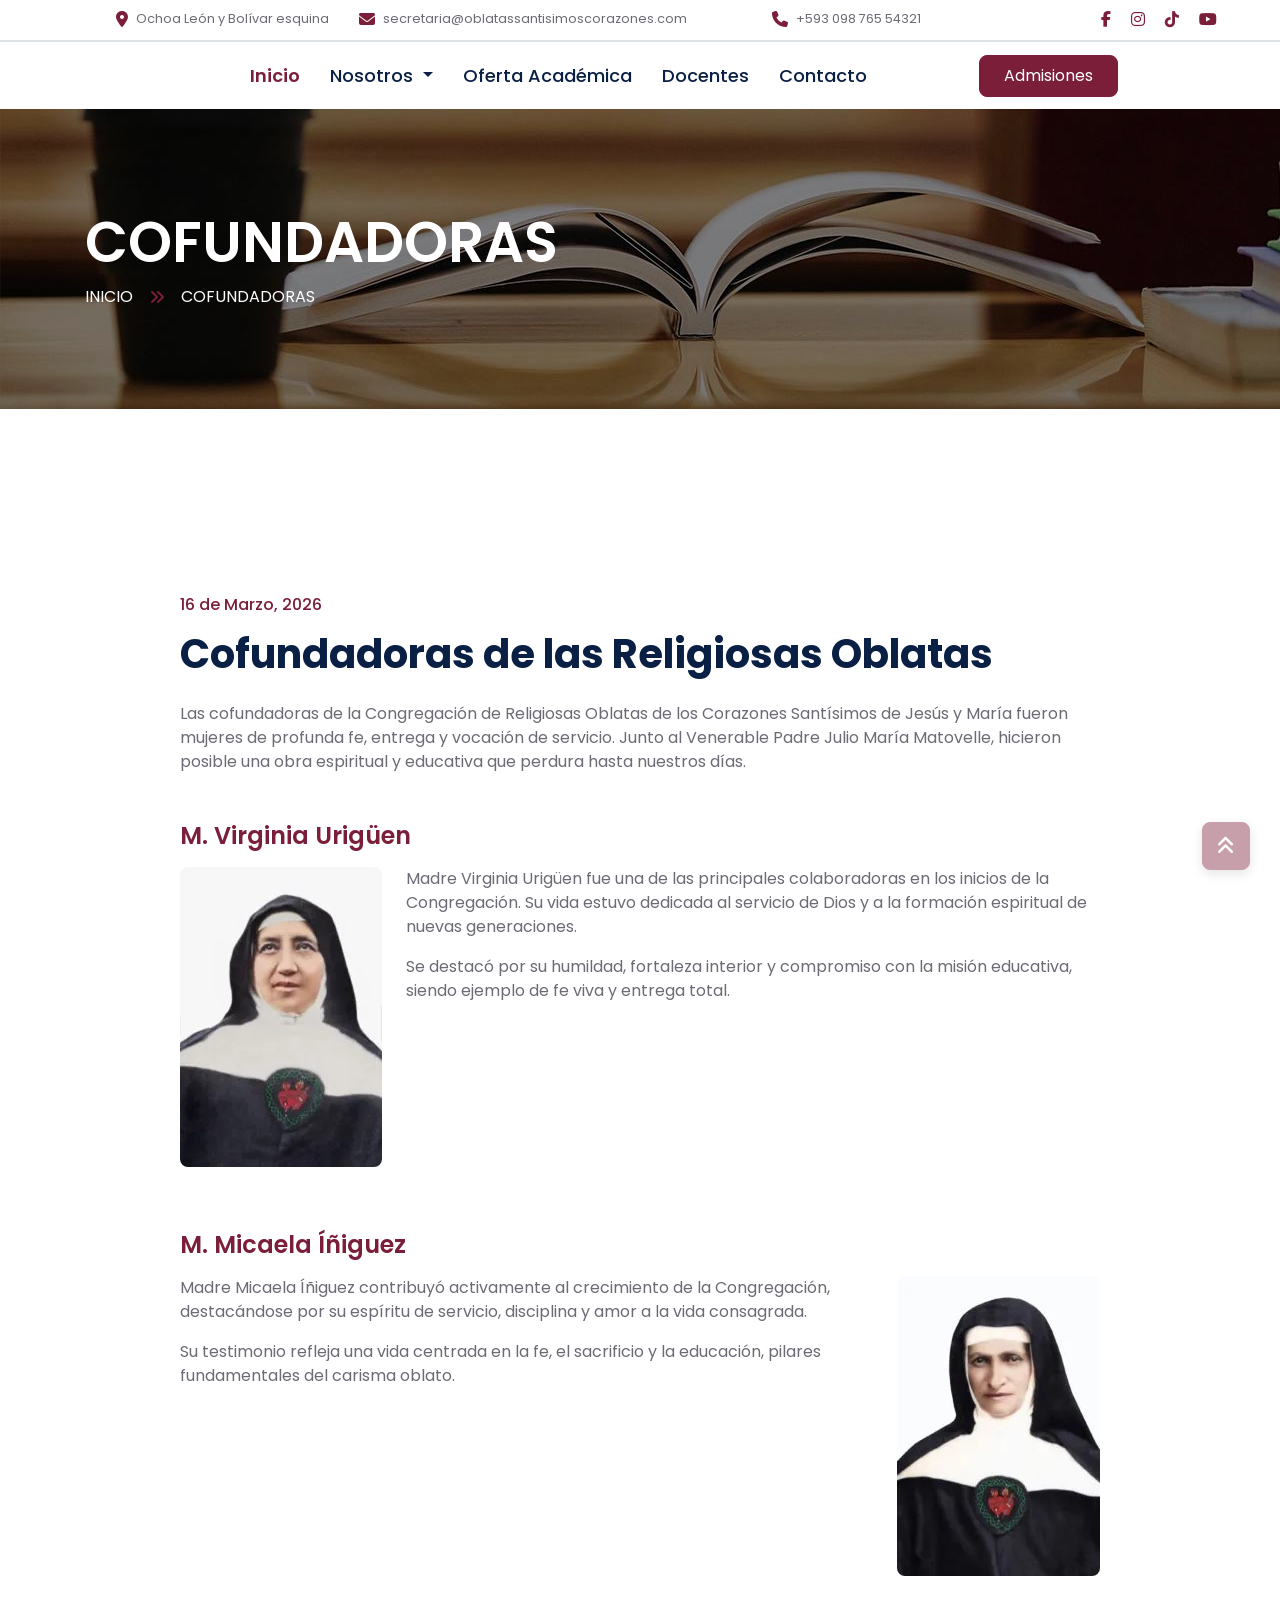
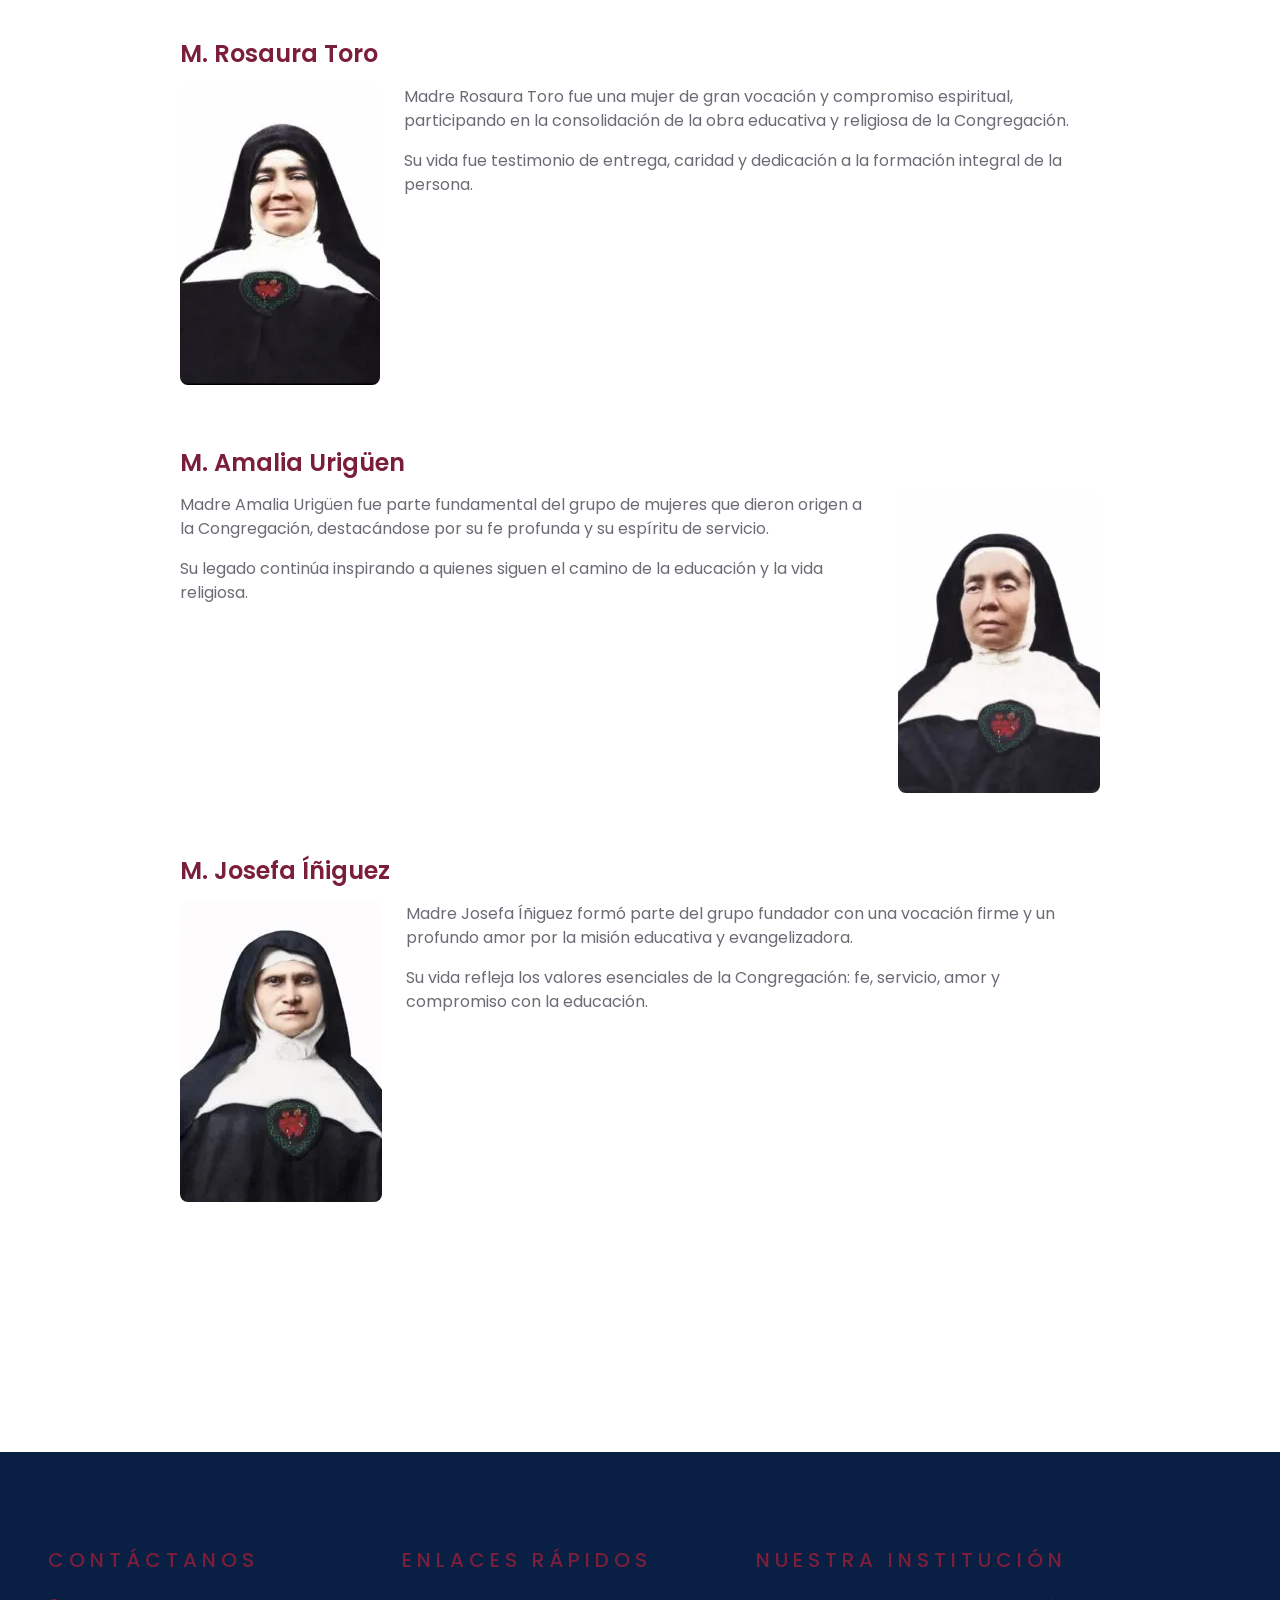
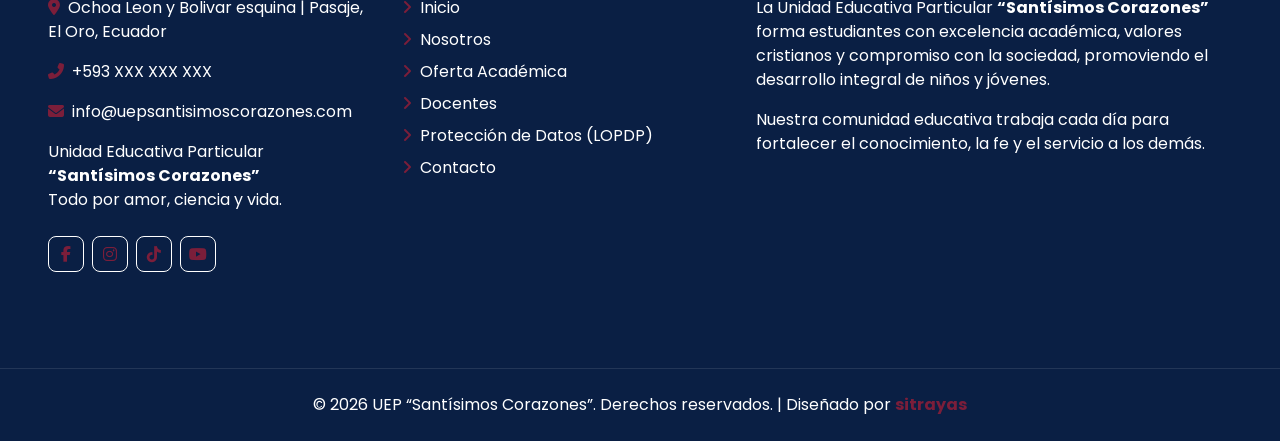
==== commit 082276f6: "update pages" ====
--- a/cofundadoras.html
+++ b/cofundadoras.html
@@ -140,218 +140,118 @@
     <div class="container-fluid page-header" style="margin-bottom: 90px;">
         <div class="container">
             <div class="d-flex flex-column justify-content-center" style="min-height: 300px">
-                <h3 class="display-4 text-white text-uppercase">Single</h3>
+                <h3 class="display-4 text-white text-uppercase">Cofundadoras</h3>
                 <div class="d-inline-flex text-white">
-                    <p class="m-0 text-uppercase"><a class="text-white" href="">Home</a></p>
+                    <p class="m-0 text-uppercase"><a class="text-white" href="index.html">Inicio</a></p>
                     <i class="fa fa-angle-double-right pt-1 px-3"></i>
-                    <p class="m-0 text-uppercase">Single</p>
+                    <p class="m-0 text-uppercase">Cofundadoras</p>
                 </div>
             </div>
         </div>
     </div>
     <!-- Header End -->
-
-
-    <!-- Detail Start -->
-    <div class="container-fluid py-5">
-        <div class="container py-5">
-            <div class="row">
-                <div class="col-lg-8">
-                    <div class="mb-5">
-                        <h6 class="text-primary mb-3">Jan 01, 2050</h6>
-                        <h1 class="mb-5">Vero ipsum sea justo dolore eirmod amet dolor tempor lorem</h1>
-                        <img class="img-fluid rounded w-100 mb-4" src="img/carousel-1.jpg" alt="Image">
-                        <p>Sadipscing labore amet rebum est et justo gubergren. Et eirmod ipsum sit diam ut magna lorem.
-                            Nonumy vero labore lorem sanctus rebum et lorem magna kasd, stet amet magna accusam
-                            consetetur eirmod. Kasd accusam sit ipsum sadipscing et at at sanctus et. Ipsum sit
-                            gubergren dolores et, consetetur justo invidunt at et aliquyam ut et vero clita. Diam sea
-                            sea no sed dolores diam nonumy, gubergren sit stet no diam kasd vero.</p>
-                        <p>Voluptua est takimata stet invidunt sed rebum nonumy stet, clita aliquyam dolores vero stet
-                            consetetur elitr takimata rebum sanctus. Sit sed accusam stet sit nonumy kasd diam dolores,
-                            sanctus lorem kasd duo dolor dolor vero sit et. Labore ipsum duo sanctus amet eos et.
-                            Consetetur no sed et aliquyam ipsum justo et, clita lorem sit vero amet amet est dolor
-                            elitr, stet et no diam sit. Dolor erat justo dolore sit invidunt.</p>
-                        <h2 class="mb-4">Est dolor lorem et ea</h2>
-                        <img class="img-fluid rounded w-50 float-left mr-4 mb-3" src="img/blog-1.jpg" alt="Image">
-                        <p>Diam dolor est labore duo invidunt ipsum clita et, sed et lorem voluptua tempor invidunt at
-                            est sanctus sanctus. Clita dolores sit kasd diam takimata justo diam lorem sed. Magna amet
-                            sed rebum eos. Clita no magna no dolor erat diam tempor rebum consetetur, sanctus labore sed
-                            nonumy diam lorem amet eirmod. No at tempor sea diam kasd, takimata ea nonumy elitr
-                            sadipscing gubergren erat. Gubergren at lorem invidunt sadipscing rebum sit amet ut ut,
-                            voluptua diam dolores at sadipscing stet. Clita dolor amet dolor ipsum vero ea ea eos.
-                            Invidunt sed diam dolores takimata dolor dolore dolore sit. Sit ipsum erat amet lorem et,
-                            magna sea at sed et eos. Accusam eirmod kasd lorem clita sanctus ut consetetur et. Et duo
-                            tempor sea kasd clita ipsum et. Takimata kasd diam justo est eos erat aliquyam et ut. Ea sed
-                            sadipscing no justo et eos labore, gubergren ipsum magna dolor lorem dolore, elitr aliquyam
-                            takimata sea kasd dolores diam, amet et est accusam labore eirmod vero et voluptua. Amet
-                            labore clita duo et no. Rebum voluptua magna eos magna, justo gubergren labore sit.</p>
-                        <p>Diam dolor est labore duo invidunt ipsum clita et, sed et lorem voluptua tempor invidunt at
-                            est sanctus sanctus. Clita dolores sit kasd diam takimata justo diam lorem sed. Magna amet
-                            sed rebum eos. Clita no magna no dolor erat diam tempor rebum consetetur, sanctus labore sed
-                            nonumy diam lorem amet eirmod. No at tempor sea diam kasd, takimata ea nonumy elitr
-                            sadipscing gubergren erat.</p>
-                    </div>
-
-                    <!-- Comment List -->
-                    <div class="mb-5">
-                        <h3 class="text-uppercase mb-4" style="letter-spacing: 5px;">3 Comments</h3>
-                        <div class="media mb-4">
-                            <img src="img/user.jpg" alt="Image" class="img-fluid rounded-circle mr-3 mt-1"
-                                style="width: 45px;">
-                            <div class="media-body">
-                                <h6>John Doe <small><i>01 Jan 2045 at 12:00pm</i></small></h6>
-                                <p>Diam amet duo labore stet elitr ea clita ipsum, tempor labore accusam ipsum et no at.
-                                    Kasd diam tempor rebum magna dolores sed sed eirmod ipsum. Gubergren clita aliquyam
-                                    consetetur sadipscing, at tempor amet ipsum diam tempor consetetur at sit.</p>
-                                <button class="btn btn-sm btn-secondary">Reply</button>
-                            </div>
-                        </div>
-                        <div class="media mb-4">
-                            <img src="img/user.jpg" alt="Image" class="img-fluid rounded-circle mr-3 mt-1"
-                                style="width: 45px;">
-                            <div class="media-body">
-                                <h6>John Doe <small><i>01 Jan 2045 at 12:00pm</i></small></h6>
-                                <p>Diam amet duo labore stet elitr ea clita ipsum, tempor labore accusam ipsum et no at.
-                                    Kasd diam tempor rebum magna dolores sed sed eirmod ipsum. Gubergren clita aliquyam
-                                    consetetur sadipscing, at tempor amet ipsum diam tempor consetetur at sit.</p>
-                                <button class="btn btn-sm btn-secondary">Reply</button>
-                                <div class="media mt-4">
-                                    <img src="img/user.jpg" alt="Image" class="img-fluid rounded-circle mr-3 mt-1"
-                                        style="width: 45px;">
-                                    <div class="media-body">
-                                        <h6>John Doe <small><i>01 Jan 2045 at 12:00pm</i></small></h6>
-                                        <p>Diam amet duo labore stet elitr ea clita ipsum, tempor labore accusam ipsum
-                                            et no at. Kasd diam tempor rebum magna dolores sed sed eirmod ipsum.
-                                            Gubergren clita aliquyam consetetur, at tempor amet ipsum diam tempor at
-                                            sit.</p>
-                                        <button class="btn btn-sm btn-secondary">Reply</button>
-                                    </div>
-                                </div>
-                            </div>
-                        </div>
-                    </div>
-
-                    <!-- Comment Form -->
-                    <div class="bg-secondary rounded p-5">
-                        <h3 class="text-uppercase mb-4" style="letter-spacing: 5px;">Leave a comment</h3>
-                        <form>
-                            <div class="form-group">
-                                <label for="name">Name *</label>
-                                <input type="text" class="form-control border-0" id="name">
-                            </div>
-                            <div class="form-group">
-                                <label for="email">Email *</label>
-                                <input type="email" class="form-control border-0" id="email">
-                            </div>
-                            <div class="form-group">
-                                <label for="website">Website</label>
-                                <input type="url" class="form-control border-0" id="website">
-                            </div>
-
-                            <div class="form-group">
-                                <label for="message">Message *</label>
-                                <textarea id="message" cols="30" rows="5" class="form-control border-0"></textarea>
-                            </div>
-                            <div class="form-group mb-0">
-                                <input type="submit" value="Leave Comment" class="btn btn-primary py-md-2 px-md-4 font-weight-semi-bold">
-                            </div>
-                        </form>
-                    </div>
-                </div>
-
-                <div class="col-lg-4 mt-5 mt-lg-0">
-                    <!-- Author Bio -->
-                    <div class="d-flex flex-column text-center bg-dark rounded mb-5 py-5 px-4">
-                        <img src="img/user.jpg" class="img-fluid rounded-circle mx-auto mb-3" style="width: 100px;">
-                        <h3 class="text-primary mb-3">John Doe</h3>
-                        <h3 class="text-uppercase mb-4" style="letter-spacing: 5px;">Tag Cloud</h3>
-                        <p class="text-white m-0">Conset elitr erat vero dolor ipsum et diam, eos dolor lorem, ipsum sit
-                            no ut est ipsum erat kasd amet elitr</p>
-                    </div>
-
-                    <!-- Search Form -->
-                    <div class="mb-5">
-                        <form action="">
-                            <div class="input-group">
-                                <input type="text" class="form-control form-control-lg" placeholder="Keyword">
-                                <div class="input-group-append">
-                                    <span class="input-group-text bg-transparent text-primary"><i
-                                            class="fa fa-search"></i></span>
-                                </div>
-                            </div>
-                        </form>
-                    </div>
-
-                    <!-- Category List -->
-                    <div class="mb-5">
-                        <h3 class="text-uppercase mb-4" style="letter-spacing: 5px;">Categories</h3>
-                        <ul class="list-group list-group-flush">
-                            <li class="list-group-item d-flex justify-content-between align-items-center px-0">
-                                <a href="" class="text-decoration-none h6 m-0">Web Design</a>
-                                <span class="badge badge-primary badge-pill">150</span>
-                            </li>
-                            <li class="list-group-item d-flex justify-content-between align-items-center px-0">
-                                <a href="" class="text-decoration-none h6 m-0">Web Development</a>
-                                <span class="badge badge-primary badge-pill">131</span>
-                            </li>
-                            <li class="list-group-item d-flex justify-content-between align-items-center px-0">
-                                <a href="" class="text-decoration-none h6 m-0">Online Marketing</a>
-                                <span class="badge badge-primary badge-pill">78</span>
-                            </li>
-                            <li class="list-group-item d-flex justify-content-between align-items-center px-0">
-                                <a href="" class="text-decoration-none h6 m-0">Keyword Research</a>
-                                <span class="badge badge-primary badge-pill">56</span>
-                            </li>
-                            <li class="list-group-item d-flex justify-content-between align-items-center px-0">
-                                <a href="" class="text-decoration-none h6 m-0">Email Marketing</a>
-                                <span class="badge badge-primary badge-pill">98</span>
-                            </li>
-                        </ul>
-                    </div>
-
-                    <!-- Recent Post -->
-                    <div class="mb-5">
-                        <h3 class="text-uppercase mb-4" style="letter-spacing: 5px;">Recent Post</h3>
-                        <a class="d-flex align-items-center text-decoration-none mb-3" href="">
-                            <img class="img-fluid rounded" src="img/blog-80x80.jpg" alt="">
-                            <div class="pl-3">
-                                <h6 class="m-1">Diam lorem dolore justo eirmod lorem dolore</h6>
-                                <small>Jan 01, 2050</small>
-                            </div>
-                        </a>
-                        <a class="d-flex align-items-center text-decoration-none mb-3" href="">
-                            <img class="img-fluid rounded" src="img/blog-80x80.jpg" alt="">
-                            <div class="pl-3">
-                                <h6 class="m-1">Diam lorem dolore justo eirmod lorem dolore</h6>
-                                <small>Jan 01, 2050</small>
-                            </div>
-                        </a>
-                        <a class="d-flex align-items-center text-decoration-none mb-3" href="">
-                            <img class="img-fluid rounded" src="img/blog-80x80.jpg" alt="">
-                            <div class="pl-3">
-                                <h6 class="m-1">Diam lorem dolore justo eirmod lorem dolore</h6>
-                                <small>Jan 01, 2050</small>
-                            </div>
-                        </a>
-                    </div>
-
-                    <!-- Tag Cloud -->
-                    <div class="mb-5">
-                        <h3 class="text-uppercase mb-4" style="letter-spacing: 5px;">Tag Cloud</h3>
-                        <div class="d-flex flex-wrap m-n1">
-                            <a href="" class="btn btn-outline-primary m-1">Design</a>
-                            <a href="" class="btn btn-outline-primary m-1">Development</a>
-                            <a href="" class="btn btn-outline-primary m-1">Marketing</a>
-                            <a href="" class="btn btn-outline-primary m-1">SEO</a>
-                            <a href="" class="btn btn-outline-primary m-1">Writing</a>
-                            <a href="" class="btn btn-outline-primary m-1">Consulting</a>
-                        </div>
-                    </div>
-                </div>
-            </div>
-        </div>
-    </div>
-    <!-- Detail End -->
+     
+     <!-- Detail Start -->
+<div class="container-fluid py-5">
+    <div class="container py-5">
+        <div class="row">
+            <div class="col-lg-10 mx-auto">
+
+                <div class="mb-5">
+
+                    <h6 class="text-primary mb-3">16 de Marzo, 2026</h6>
+                    <h1 class="mb-4">Cofundadoras de las Religiosas Oblatas</h1>
+
+                    <p class="texto-justificado">
+                        Las cofundadoras de la Congregación de Religiosas Oblatas de los Corazones Santísimos de Jesús y María
+                        fueron mujeres de profunda fe, entrega y vocación de servicio. Junto al Venerable Padre Julio María Matovelle,
+                        hicieron posible una obra espiritual y educativa que perdura hasta nuestros días.
+                    </p>
+
+                    <!-- COFUNDADORA 1 -->
+                    <div class="cofundadora-bloque clearfix mt-5">
+                        <h4 class="mb-3 text-primary">M. Virginia Urigüen</h4>
+                        <img class="img-fluid rounded cofundadora-img float-left mr-4 mb-3"
+                             src="img/varios/Virginia-202x300_resultado.webp"
+                             alt="M. Virginia Urigüen">
+                        <p class="texto-justificado">
+                            Madre Virginia Urigüen fue una de las principales colaboradoras en los inicios de la Congregación.
+                            Su vida estuvo dedicada al servicio de Dios y a la formación espiritual de nuevas generaciones.
+                        </p>
+                        <p class="texto-justificado">
+                            Se destacó por su humildad, fortaleza interior y compromiso con la misión educativa,
+                            siendo ejemplo de fe viva y entrega total.
+                        </p>
+                    </div>
+
+                    <!-- COFUNDADORA 2 -->
+                    <div class="cofundadora-bloque clearfix mt-5">
+                        <h4 class="mb-3 text-primary">M. Micaela Íñiguez</h4>
+                        <img class="img-fluid rounded cofundadora-img float-right ml-4 mb-3"
+                             src="img/varios/Micaela-203x300_resultado.webp"
+                             alt="M. Micaela Íñiguez">
+                        <p class="texto-justificado">
+                            Madre Micaela Íñiguez contribuyó activamente al crecimiento de la Congregación,
+                            destacándose por su espíritu de servicio, disciplina y amor a la vida consagrada.
+                        </p>
+                        <p class="texto-justificado">
+                            Su testimonio refleja una vida centrada en la fe, el sacrificio y la educación,
+                            pilares fundamentales del carisma oblato.
+                        </p>
+                    </div>
+
+                    <!-- COFUNDADORA 3 -->
+                    <div class="cofundadora-bloque clearfix mt-5">
+                        <h4 class="mb-3 text-primary">M. Rosaura Toro</h4>
+                        <img class="img-fluid rounded cofundadora-img float-left mr-4 mb-3"
+                             src="img/varios/Rosaura-200x300_resultado.webp"
+                             alt="M. Rosaura Toro">
+                        <p class="texto-justificado">
+                            Madre Rosaura Toro fue una mujer de gran vocación y compromiso espiritual,
+                            participando en la consolidación de la obra educativa y religiosa de la Congregación.
+                        </p>
+                        <p class="texto-justificado">
+                            Su vida fue testimonio de entrega, caridad y dedicación a la formación integral de la persona.
+                        </p>
+                    </div>
+
+                    <!-- COFUNDADORA 4 -->
+                    <div class="cofundadora-bloque clearfix mt-5">
+                        <h4 class="mb-3 text-primary">M. Amalia Urigüen</h4>
+                        <img class="img-fluid rounded cofundadora-img float-right ml-4 mb-3"
+                             src="img/varios/Amalia-202x300_resultado.webp"
+                             alt="M. Amalia Urigüen">
+                        <p class="texto-justificado">
+                            Madre Amalia Urigüen fue parte fundamental del grupo de mujeres que dieron origen
+                            a la Congregación, destacándose por su fe profunda y su espíritu de servicio.
+                        </p>
+                        <p class="texto-justificado">
+                            Su legado continúa inspirando a quienes siguen el camino de la educación y la vida religiosa.
+                        </p>
+                    </div>
+
+                    <!-- COFUNDADORA 5 -->
+                    <div class="cofundadora-bloque clearfix mt-5">
+                        <h4 class="mb-3 text-primary">M. Josefa Íñiguez</h4>
+                        <img class="img-fluid rounded cofundadora-img float-left mr-4 mb-3"
+                             src="img/varios/Josefa-202x300_resultado.webp"
+                             alt="M. Josefa Íñiguez">
+                        <p class="texto-justificado">
+                            Madre Josefa Íñiguez formó parte del grupo fundador con una vocación firme
+                            y un profundo amor por la misión educativa y evangelizadora.
+                        </p>
+                        <p class="texto-justificado">
+                            Su vida refleja los valores esenciales de la Congregación: fe, servicio, amor y compromiso con la educación.
+                        </p>
+                    </div>
+
+                </div>
+
+            </div>
+        </div>
+    </div>
+</div>
+<!-- Detail End -->
 
 
      <!-- Footer Start -->
@@ -464,39 +364,10 @@
                 Diseñado por
                 <a class="text-primary font-weight-bold" href="https://sitrayas.com" target="_blank">
                     sitrayas
-                </a>
+              </a>
             </p>
         </div>
     </div>
-
-        </div>
-
-       <!--   <div class="col-lg-6 text-center text-md-right">
-
-          <ul class="nav d-inline-flex">
-
-                <li class="nav-item">
-                    <a class="nav-link text-white py-0" href="#">Política de privacidad</a>
-                </li>
-
-                <li class="nav-item">
-                    <a class="nav-link text-white py-0" href="#">Términos y condiciones</a>
-                </li>
-
-                <li class="nav-item">
-                    <a class="nav-link text-white py-0" href="#">Preguntas frecuentes</a>
-                </li>
-
-                <li class="nav-item">
-                    <a class="nav-link text-white py-0" href="#">Soporte</a>
-                </li>
-
-            </ul>
-
-        </div> -->
-
-    </div>
-
 </div>
 
 
--- a/css/style.css
+++ b/css/style.css
@@ -10119,4 +10119,14 @@
 /* ocultar puntitos del carrusel */
 .owl-dots{
 display:none !important;
+}
+
+
+
+
+.keyword-highlight{
+    background: #ffe082;
+    color: #000;
+    padding: 2px 4px;
+    border-radius: 4px;
 }
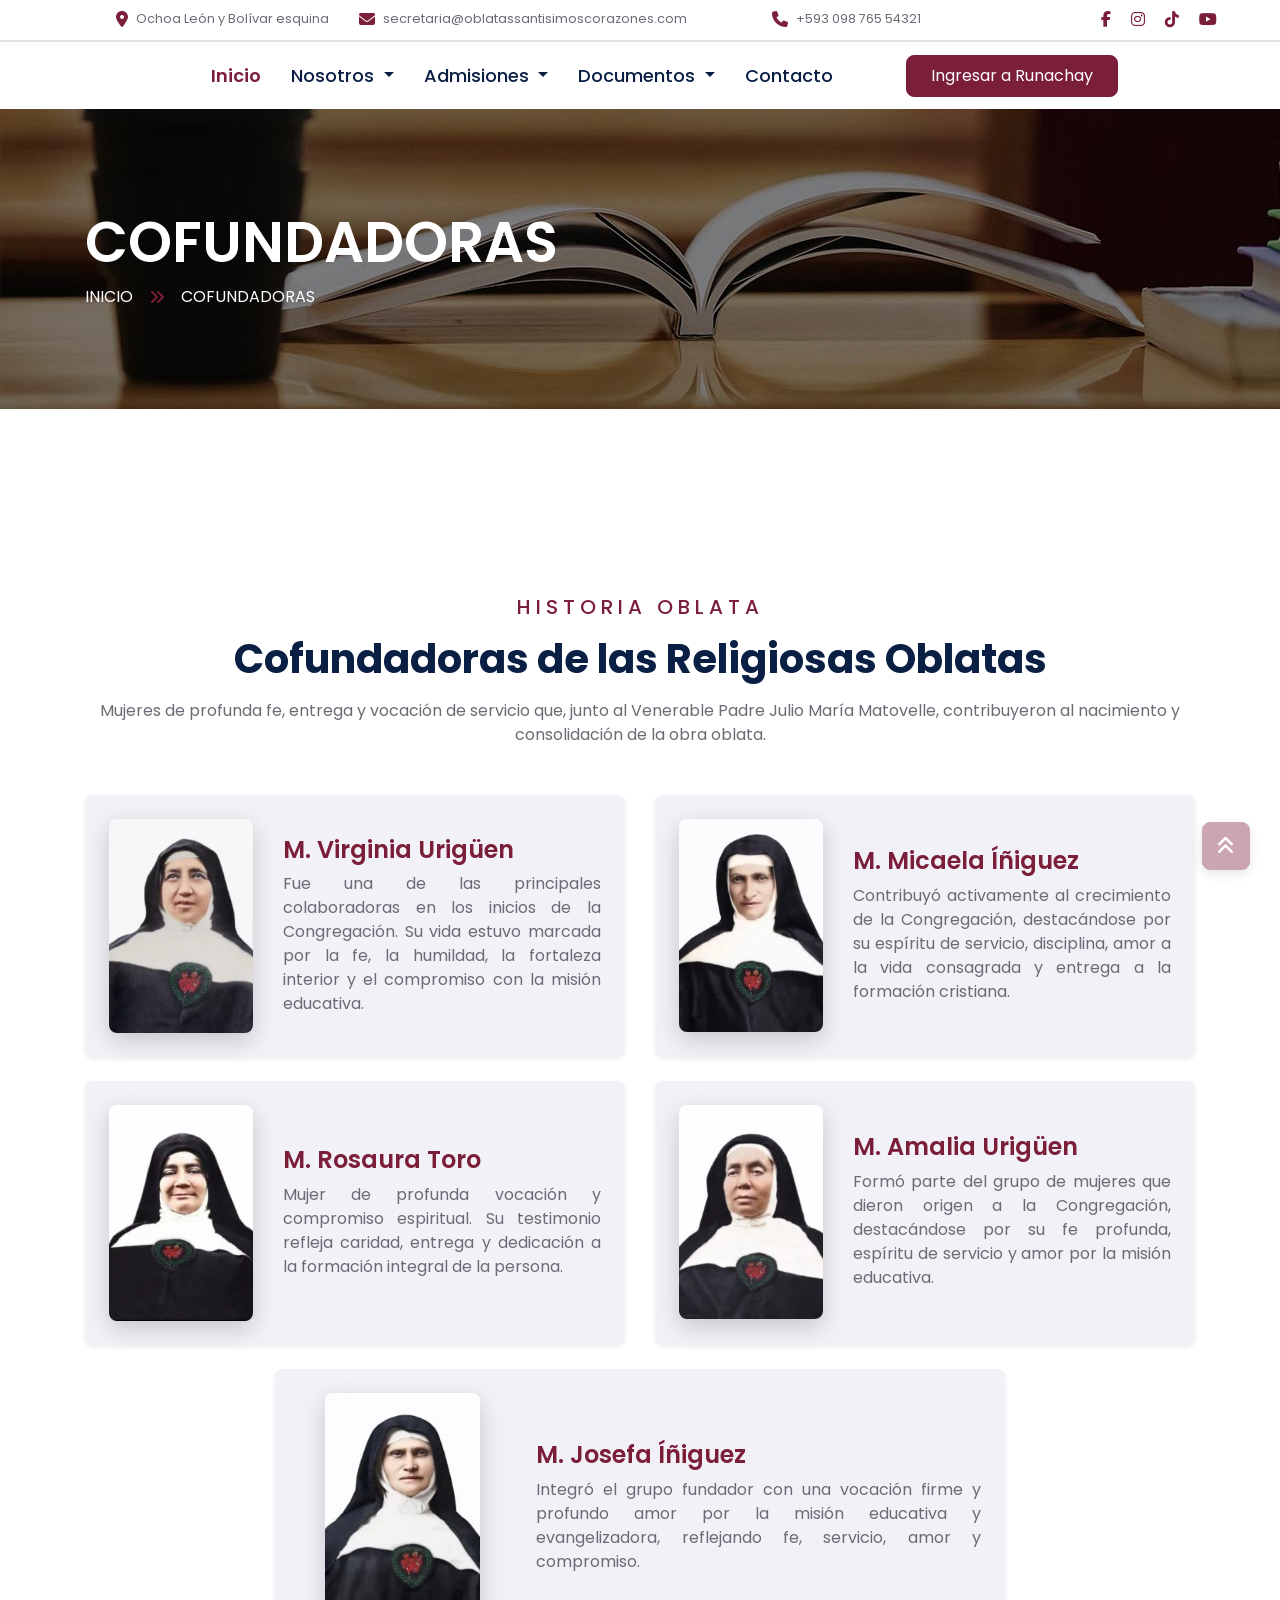
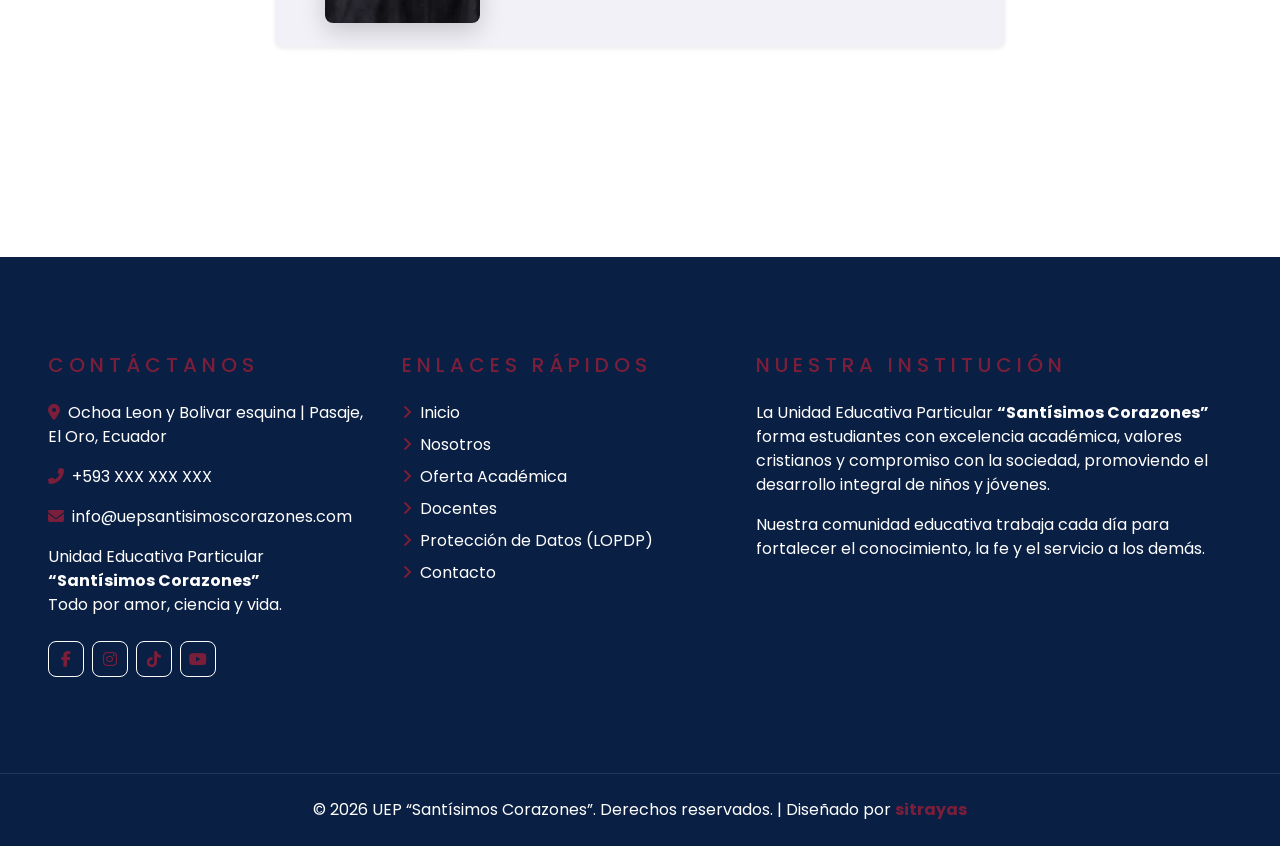
==== commit c1b30061: "actualizando nuevas hojas actulizado" ====
--- a/cofundadoras.html
+++ b/cofundadoras.html
@@ -70,7 +70,7 @@
                 <i class="fab fa-tiktok"></i>
             </a>
 
-            <a class="text-primary" href="#">
+            <a class="text-primary" href="https://www.youtube.com">
                 <i class="fab fa-youtube"></i>
             </a>
 
@@ -104,29 +104,63 @@
 
                         <a href="index.html" class="nav-item nav-link active">Inicio</a>
 
-                        <!-- NOSOTROS -->
-                        <div class="nav-item dropdown">
-                            <a href="#" class="nav-link dropdown-toggle" data-toggle="dropdown">
-                                Nosotros
-                            </a>
-
-                            <div class="dropdown-menu rounded-0 m-0">
-                                <a href="fundador.html" class="dropdown-item">Nuestro fundador</a>
-                                <a href="cofundadoras.html" class="dropdown-item">Cofundadoras</a>
-                            </div>
-                        </div>
-
-                        <a href="#" class="nav-item nav-link">Oferta Académica</a>
-
-                        <a href="docentes.html" class="nav-item nav-link">Docentes</a>
-
-                        <a href="contacto.html" class="nav-item nav-link">Contacto</a>
-
-                    </div>
-
-                    <a class="btn btn-primary py-2 px-4 d-none d-lg-block ml-4" href="contacto.html">
-                        Admisiones
-                    </a>
+                    <!-- NOSOTROS -->
+    <div class="nav-item dropdown">
+        <a href="#" class="nav-link dropdown-toggle" data-toggle="dropdown">
+            Nosotros
+        </a>
+        <div class="dropdown-menu rounded-0 m-0">
+            <a href="#" class="dropdown-item" data-toggle="modal" data-target="#misionModal">Misión</a>
+            <a href="#" class="dropdown-item" data-toggle="modal" data-target="#visionModal">Visión</a>
+            <a href="fundador.html" class="dropdown-item">Nuestro fundador</a>
+            <a href="cofundadoras.html" class="dropdown-item">Cofundadoras</a>
+            <a href="oferta-academica.html" class="dropdown-item">Oferta Académica</a>
+            <a href="docentes.html" class="dropdown-item">Personal Docente</a>
+        </div>
+    </div>
+
+                  
+    
+ <!-- ADMISIONES -->
+    <div class="nav-item dropdown">
+        <a href="#" class="nav-link dropdown-toggle" data-toggle="dropdown">
+            Admisiones 
+        </a>
+        <div class="dropdown-menu rounded-0 m-0">
+            <a href="#requisitos" class="dropdown-item">Requisitos de matrícula</a>
+            <a href="#uniformes" class="dropdown-item">Uniformes</a>
+            <a href="#horarios" class="dropdown-item">Horarios institucionales</a>
+            <a href="#costos" class="dropdown-item">Costos referenciales</a>
+        </div>
+    </div>
+
+
+
+    
+
+
+        <!-- DOCUMENTOS -->
+    <div class="nav-item dropdown">
+        <a href="#" class="nav-link dropdown-toggle" data-toggle="dropdown">
+            Documentos
+        </a>
+        <div class="dropdown-menu rounded-0 m-0">
+            <a href="documentos.html" class="dropdown-item">Todos los documentos</a>
+            <a href="documentos/solicitud-matricula.pdf" class="dropdown-item" target="_blank">Solicitud de matrícula</a>
+            <a href="documentos/autorizacion-datos-personales.pdf" class="dropdown-item" target="_blank">Autorización de datos</a>
+            <a href="documentos/ficha-medica.pdf" class="dropdown-item" target="_blank">Ficha médica</a>
+            <a href="documentos/acta-presentacion-personal.pdf" class="dropdown-item" target="_blank">Acta presentación personal</a>
+        </div>
+    </div>
+
+
+
+      <a href="contacto.html" class="nav-item nav-link">Contacto</a>
+
+                    </div>
+
+                    <a class="btn btn-primary py-2 px-4 d-none d-lg-block ml-4" href="https://uepsscc.runacode.com/public/login">
+                        Ingresar a Runachay</a>
 
                 </div>
             </nav>
@@ -151,104 +185,111 @@
     </div>
     <!-- Header End -->
      
-     <!-- Detail Start -->
+    
+    <!-- Detail Start -->
 <div class="container-fluid py-5">
     <div class="container py-5">
+
+        <div class="text-center mb-5">
+            <h5 class="text-primary text-uppercase mb-3" style="letter-spacing: 5px;">
+                Historia Oblata
+            </h5>
+            <h1>Cofundadoras de las Religiosas Oblatas</h1>
+            <p class="mt-3">
+                Mujeres de profunda fe, entrega y vocación de servicio que, junto al Venerable Padre Julio María Matovelle,
+                contribuyeron al nacimiento y consolidación de la obra oblata.
+            </p>
+        </div>
+
         <div class="row">
-            <div class="col-lg-10 mx-auto">
-
-                <div class="mb-5">
-
-                    <h6 class="text-primary mb-3">16 de Marzo, 2026</h6>
-                    <h1 class="mb-4">Cofundadoras de las Religiosas Oblatas</h1>
-
-                    <p class="texto-justificado">
-                        Las cofundadoras de la Congregación de Religiosas Oblatas de los Corazones Santísimos de Jesús y María
-                        fueron mujeres de profunda fe, entrega y vocación de servicio. Junto al Venerable Padre Julio María Matovelle,
-                        hicieron posible una obra espiritual y educativa que perdura hasta nuestros días.
-                    </p>
-
-                    <!-- COFUNDADORA 1 -->
-                    <div class="cofundadora-bloque clearfix mt-5">
-                        <h4 class="mb-3 text-primary">M. Virginia Urigüen</h4>
-                        <img class="img-fluid rounded cofundadora-img float-left mr-4 mb-3"
-                             src="img/varios/Virginia-202x300_resultado.webp"
-                             alt="M. Virginia Urigüen">
-                        <p class="texto-justificado">
-                            Madre Virginia Urigüen fue una de las principales colaboradoras en los inicios de la Congregación.
-                            Su vida estuvo dedicada al servicio de Dios y a la formación espiritual de nuevas generaciones.
-                        </p>
-                        <p class="texto-justificado">
-                            Se destacó por su humildad, fortaleza interior y compromiso con la misión educativa,
-                            siendo ejemplo de fe viva y entrega total.
-                        </p>
-                    </div>
-
-                    <!-- COFUNDADORA 2 -->
-                    <div class="cofundadora-bloque clearfix mt-5">
-                        <h4 class="mb-3 text-primary">M. Micaela Íñiguez</h4>
-                        <img class="img-fluid rounded cofundadora-img float-right ml-4 mb-3"
-                             src="img/varios/Micaela-203x300_resultado.webp"
-                             alt="M. Micaela Íñiguez">
-                        <p class="texto-justificado">
-                            Madre Micaela Íñiguez contribuyó activamente al crecimiento de la Congregación,
-                            destacándose por su espíritu de servicio, disciplina y amor a la vida consagrada.
-                        </p>
-                        <p class="texto-justificado">
-                            Su testimonio refleja una vida centrada en la fe, el sacrificio y la educación,
-                            pilares fundamentales del carisma oblato.
-                        </p>
-                    </div>
-
-                    <!-- COFUNDADORA 3 -->
-                    <div class="cofundadora-bloque clearfix mt-5">
-                        <h4 class="mb-3 text-primary">M. Rosaura Toro</h4>
-                        <img class="img-fluid rounded cofundadora-img float-left mr-4 mb-3"
-                             src="img/varios/Rosaura-200x300_resultado.webp"
-                             alt="M. Rosaura Toro">
-                        <p class="texto-justificado">
-                            Madre Rosaura Toro fue una mujer de gran vocación y compromiso espiritual,
-                            participando en la consolidación de la obra educativa y religiosa de la Congregación.
-                        </p>
-                        <p class="texto-justificado">
-                            Su vida fue testimonio de entrega, caridad y dedicación a la formación integral de la persona.
-                        </p>
-                    </div>
-
-                    <!-- COFUNDADORA 4 -->
-                    <div class="cofundadora-bloque clearfix mt-5">
-                        <h4 class="mb-3 text-primary">M. Amalia Urigüen</h4>
-                        <img class="img-fluid rounded cofundadora-img float-right ml-4 mb-3"
-                             src="img/varios/Amalia-202x300_resultado.webp"
-                             alt="M. Amalia Urigüen">
-                        <p class="texto-justificado">
-                            Madre Amalia Urigüen fue parte fundamental del grupo de mujeres que dieron origen
-                            a la Congregación, destacándose por su fe profunda y su espíritu de servicio.
-                        </p>
-                        <p class="texto-justificado">
-                            Su legado continúa inspirando a quienes siguen el camino de la educación y la vida religiosa.
-                        </p>
-                    </div>
-
-                    <!-- COFUNDADORA 5 -->
-                    <div class="cofundadora-bloque clearfix mt-5">
-                        <h4 class="mb-3 text-primary">M. Josefa Íñiguez</h4>
-                        <img class="img-fluid rounded cofundadora-img float-left mr-4 mb-3"
-                             src="img/varios/Josefa-202x300_resultado.webp"
-                             alt="M. Josefa Íñiguez">
-                        <p class="texto-justificado">
-                            Madre Josefa Íñiguez formó parte del grupo fundador con una vocación firme
-                            y un profundo amor por la misión educativa y evangelizadora.
-                        </p>
-                        <p class="texto-justificado">
-                            Su vida refleja los valores esenciales de la Congregación: fe, servicio, amor y compromiso con la educación.
-                        </p>
-                    </div>
-
-                </div>
-
-            </div>
-        </div>
+
+            <div class="col-lg-6 mb-4">
+                <div class="bg-secondary rounded p-4 h-100 shadow-sm">
+                    <div class="row align-items-center">
+                        <div class="col-md-4 text-center mb-3 mb-md-0">
+                            <img class="img-fluid rounded cofundadora-foto" src="img/varios/Virginia-202x300_resultado.webp" alt="M. Virginia Urigüen">
+                        </div>
+                        <div class="col-md-8">
+                            <h4 class="text-primary">M. Virginia Urigüen</h4>
+                            <p class="texto-justificado mb-0">
+                                Fue una de las principales colaboradoras en los inicios de la Congregación. 
+                                Su vida estuvo marcada por la fe, la humildad, la fortaleza interior y el compromiso con la misión educativa.
+                            </p>
+                        </div>
+                    </div>
+                </div>
+            </div>
+
+            <div class="col-lg-6 mb-4">
+                <div class="bg-secondary rounded p-4 h-100 shadow-sm">
+                    <div class="row align-items-center">
+                        <div class="col-md-4 text-center mb-3 mb-md-0">
+                            <img class="img-fluid rounded cofundadora-foto" src="img/varios/Micaela-203x300_resultado.webp" alt="M. Micaela Íñiguez">
+                        </div>
+                        <div class="col-md-8">
+                            <h4 class="text-primary">M. Micaela Íñiguez</h4>
+                            <p class="texto-justificado mb-0">
+                                Contribuyó activamente al crecimiento de la Congregación, destacándose por su espíritu de servicio,
+                                disciplina, amor a la vida consagrada y entrega a la formación cristiana.
+                            </p>
+                        </div>
+                    </div>
+                </div>
+            </div>
+
+            <div class="col-lg-6 mb-4">
+                <div class="bg-secondary rounded p-4 h-100 shadow-sm">
+                    <div class="row align-items-center">
+                        <div class="col-md-4 text-center mb-3 mb-md-0">
+                            <img class="img-fluid rounded cofundadora-foto" src="img/varios/Rosaura-200x300_resultado.webp" alt="M. Rosaura Toro">
+                        </div>
+                        <div class="col-md-8">
+                            <h4 class="text-primary">M. Rosaura Toro</h4>
+                            <p class="texto-justificado mb-0">
+                                Mujer de profunda vocación y compromiso espiritual. Su testimonio refleja caridad,
+                                entrega y dedicación a la formación integral de la persona.
+                            </p>
+                        </div>
+                    </div>
+                </div>
+            </div>
+
+            <div class="col-lg-6 mb-4">
+                <div class="bg-secondary rounded p-4 h-100 shadow-sm">
+                    <div class="row align-items-center">
+                        <div class="col-md-4 text-center mb-3 mb-md-0">
+                            <img class="img-fluid rounded cofundadora-foto" src="img/varios/Amalia-202x300_resultado.webp" alt="M. Amalia Urigüen">
+                        </div>
+                        <div class="col-md-8">
+                            <h4 class="text-primary">M. Amalia Urigüen</h4>
+                            <p class="texto-justificado mb-0">
+                                Formó parte del grupo de mujeres que dieron origen a la Congregación,
+                                destacándose por su fe profunda, espíritu de servicio y amor por la misión educativa.
+                            </p>
+                        </div>
+                    </div>
+                </div>
+            </div>
+
+            <div class="col-lg-8 mx-auto mb-4">
+                <div class="bg-secondary rounded p-4 h-100 shadow-sm">
+                    <div class="row align-items-center">
+                        <div class="col-md-4 text-center mb-3 mb-md-0">
+                            <img class="img-fluid rounded cofundadora-foto" src="img/varios/Josefa-202x300_resultado.webp" alt="M. Josefa Íñiguez">
+                        </div>
+                        <div class="col-md-8">
+                            <h4 class="text-primary">M. Josefa Íñiguez</h4>
+                            <p class="texto-justificado mb-0">
+                                Integró el grupo fundador con una vocación firme y profundo amor por la misión educativa
+                                y evangelizadora, reflejando fe, servicio, amor y compromiso.
+                            </p>
+                        </div>
+                    </div>
+                </div>
+            </div>
+
+        </div>
+
     </div>
 </div>
 <!-- Detail End -->
--- a/css/style.css
+++ b/css/style.css
@@ -10129,4 +10129,126 @@
     color: #000;
     padding: 2px 4px;
     border-radius: 4px;
+}
+
+
+
+
+.modal-content{
+    border-radius: 15px;
+    overflow: hidden;
+}
+
+.modal-body p{
+    font-size: 16px;
+    color: #444;
+}
+
+
+
+
+
+/* ===== MODAL INSTITUCIONAL ===== */
+
+.modal-content{
+    background: rgba(255, 255, 255, 0.18); /* transparencia */
+    
+    backdrop-filter: blur(18px);
+    -webkit-backdrop-filter: blur(18px);
+
+    border: 1px solid rgba(255,255,255,0.25);
+
+    border-radius: 20px;
+
+    box-shadow: 0 10px 40px rgba(0,0,0,0.35);
+
+    overflow: hidden;
+}
+
+/* HEADER COLOR VINO */
+.modal-vino{
+    background: rgba(112, 28, 58, 0.88);
+
+    border-bottom: none;
+}
+
+/* TITULO BLANCO */
+.modal-vino .modal-title{
+    color: #ffffff !important;
+    font-weight: 600;
+}
+
+/* BOTON X */
+.modal-vino .close{
+    color: #ffffff !important;
+    opacity: 1;
+}
+
+/* BODY */
+.modal-body{
+    padding: 39 px;
+}
+
+/* TEXTO */
+.modal-body p{
+    color: #000000;
+
+    font-size: 16px;
+
+    line-height: 1.9;
+
+    text-align: justify;
+
+    
+}
+
+/* FOOTER */
+.modal-footer{
+    border-top: none;
+
+    padding: 20px 30px;
+}
+
+/* BOTON CERRAR */
+.modal-footer .btn-secondary{
+    background: rgba(112, 28, 58, 0.95);
+
+    color: white;
+
+    border: none;
+
+    border-radius: 10px;
+
+    padding: 10px 25px;
+}
+
+.modal-footer .btn-secondary:hover{
+    background: #5a1630;
+}
+
+/* FONDO OSCURO */
+.modal-backdrop.show{
+    background: #ffffff;
+}
+
+
+
+
+.texto-justificado {
+    text-align: justify;
+}
+
+.cofundadora-foto {
+    max-height: 230px;
+    object-fit: cover;
+    box-shadow: 0 8px 25px rgba(0,0,0,0.18);
+}
+
+.shadow-sm {
+    transition: all 0.3s ease;
+}
+
+.shadow-sm:hover {
+    transform: translateY(-5px);
+    box-shadow: 0 12px 30px rgba(0,0,0,0.18) !important;
 }
